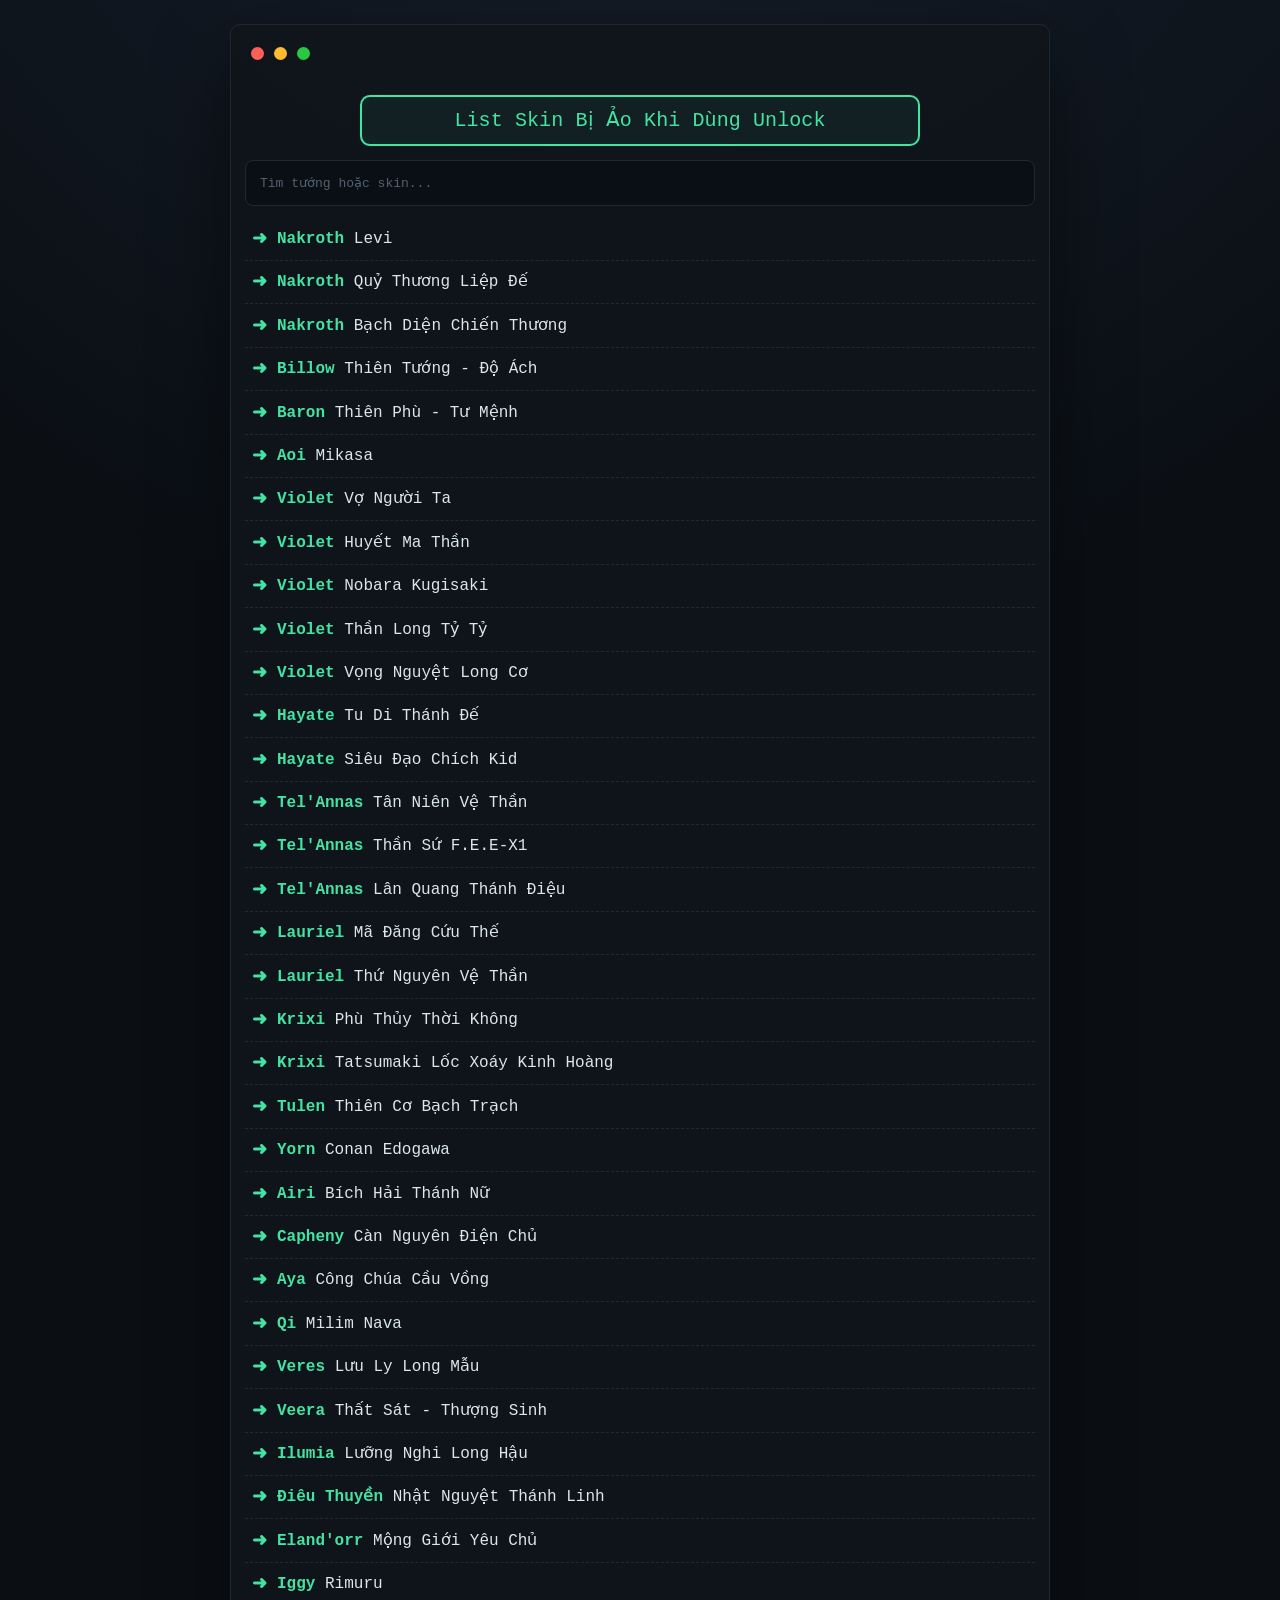
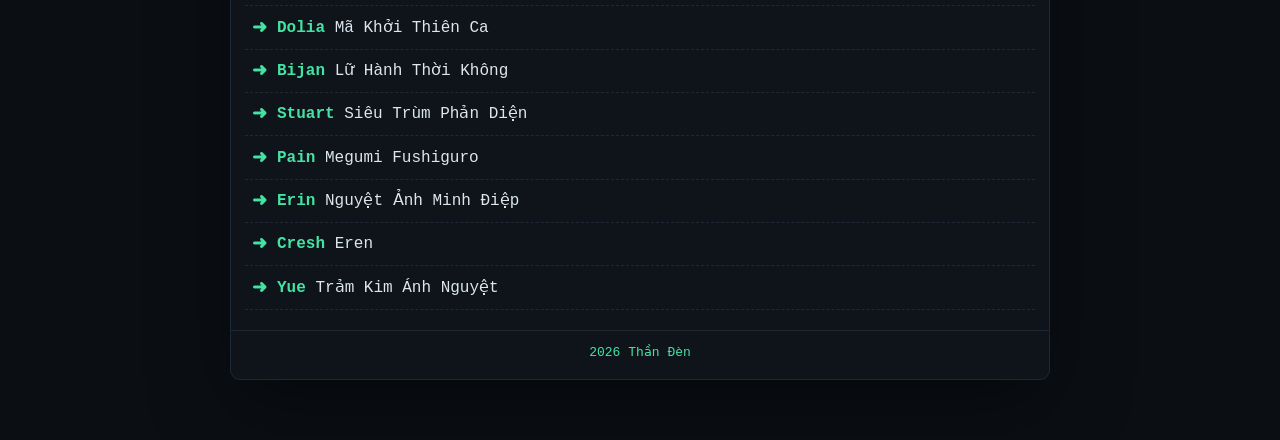
==== index.html @ 5343430f "Add files via upload" ====
<!doctype html>
<html lang="vi">
<head>
  <meta charset="utf-8">
  <meta name="viewport" content="width=device-width,initial-scale=1">
  <meta name="theme-color" content="#0b0f14">
  <title>List Skin Bị Ảo Khi Dùng Unlock</title>

  <style>
    :root{
      --bg:#0b0f14;
      --panel:#10151c;
      --line:#1e2834;
      --text:#dfe8f1;
      --muted:#788797;
      --green:#45e3a3;
      --green2:#24bd82;
      --danger:#ff6b78;
    }

    *{box-sizing:border-box}

    html{scroll-behavior:smooth}

    body{
      margin:0;
      min-height:100vh;
      color:var(--text);
      background:
        radial-gradient(circle at 50% -20%,#172231 0,#0b0f14 42%),
        var(--bg);
      font-family:"SFMono-Regular",Consolas,"Liberation Mono",Menlo,monospace;
      font-size:14px;
      line-height:1.65;
    }

    .page{
      width:min(820px,calc(100% - 22px));
      margin:0 auto;
      padding:24px 0 60px;
    }

    .window{
      overflow:hidden;
      border:1px solid var(--line);
      border-radius:10px;
      background:rgba(16,21,28,.96);
      box-shadow:0 26px 80px rgba(0,0,0,.45);
      animation:windowIn .55s ease both;
    }

    .dot:nth-child(1){background:#ff5f57}
    .dot:nth-child(2){background:#febc2e}
    .dot:nth-child(3){background:#28c840}

    .content{
      padding:22px 20px 28px;
    }

    .command .prompt{
      color:var(--green);
    }

    h1{
      margin:0;
      color:#f1f6fb;
      font-size:clamp(18px,4.5vw,25px);
      line-height:1.4;
      font-weight:700;
      letter-spacing:-.4px;
    }

    .search-wrap{
      position:relative;
      margin-bottom:12px;
    }

    .search-wrap::before{
      content:"/";
      position:absolute;
      left:13px;
      top:50%;
      transform:translateY(-50%);
      color:var(--green);
      font-weight:700;
    }

    #search{
      width:100%;
      height:44px;
      padding:0 78px 0 31px;
      border:1px solid var(--line);
      border-radius:7px;
      outline:none;
      background:#0a0f15;
      color:var(--text);
      font:inherit;
      font-size:13px;
      transition:border-color .2s,box-shadow .2s;
    }

    #search::placeholder{
      color:#536170;
    }

    #search:focus{
      border-color:rgba(69,227,163,.55);
      box-shadow:0 0 0 3px rgba(69,227,163,.07);
    }


    .info{
      display:flex;
      justify-content:flex-start;
      gap:12px;
      margin:0 2px 11px;
      color:#647386;
      font-size:11px;
    }

    .list{
      border-top:1px dashed #202b37;
    }

    .skin-row{
      display:flex;
      align-items:flex-start;
      gap:10px;
      padding:9px 7px;
      border-bottom:1px dashed rgba(41,54,69,.65);
      color:#dce6ef;
      opacity:0;
      transform:translateX(-7px);
      animation:rowIn .36s ease forwards;
      transition:background .16s,color .16s,padding-left .16s;
    }

    .skin-row:hover,
    .skin-row:active{
      padding-left:11px;
      color:#fff;
      background:rgba(69,227,163,.045);
    }

    .arrow{
      flex:0 0 auto;
      color:var(--green);
      font-weight:700;
    }

    .text{
      min-width:0;
      overflow-wrap:anywhere;
    }

    .hero-name{
      color:var(--green);
      font-weight:700;
    }

    .skin-name{
      color:#dce6ef;
    }

    mark{
      padding:0;
      color:#09110e;
      background:var(--green);
      border-radius:2px;
    }

    .empty{
      display:none;
      padding:28px 8px 8px;
      color:var(--danger);
      text-align:center;
      font-size:12px;
    }

    .footer{
      margin-top:20px;
      color:#526171;
      font-size:11px;
    }

    .footer span{
      color:var(--green2);
    }

    @keyframes windowIn{
      from{opacity:0;transform:translateY(12px)}
      to{opacity:1;transform:none}
    }

    @keyframes rowIn{
      to{opacity:1;transform:none}
    }

    @media(max-width:520px){
      .page{
        width:calc(100% - 10px);
        padding-top:5px;
      }

      .window{
        border-radius:7px;
      }

      .content{
        padding:12px 10px 18px;
      }

      body{
        font-size:13px;
      }

      .skin-row{
        padding:9px 4px;
      }

      .info{
        font-size:10px;
      }
    }

    @media(prefers-reduced-motion:reduce){
      *{
        animation:none!important;
        transition:none!important;
      }

      .skin-row{
        opacity:1;
        transform:none;
      }
    }
  
    .compact{
      padding:14px 14px 20px;
    }

    .compact .search-wrap{
      margin:0 0 12px;
    }

    .compact #search{
      height:46px;
      padding:0 14px;
      border-radius:8px;
      font-size:13px;
    }

    .compact .search-wrap::before{
      display:none;
    }

    .sr-only{
      position:absolute!important;
      width:1px!important;
      height:1px!important;
      padding:0!important;
      margin:-1px!important;
      overflow:hidden!important;
      clip:rect(0,0,0,0)!important;
      white-space:nowrap!important;
      border:0!important;
    }

    .compact .list{
      border-top:0;
    }

  
    .title-box{
      width:min(100%,560px);
      margin:0 auto 14px;
      padding:10px 14px;
      border:2px solid var(--green);
      border-radius:10px;
      color:var(--green);
      background:rgba(69,227,163,.055);
      text-align:center;
      font-size:clamp(15px,4vw,20px);
      font-weight:500;
      line-height:1.35;
      letter-spacing:.1px;
      box-shadow:
        inset 0 0 18px rgba(69,227,163,.035),
        0 0 0 1px rgba(69,227,163,.025);
    }

    .compact{
      padding-top:18px;
    }

    .compact .skin-row{
      padding-top:8px;
      padding-bottom:8px;
    }

    @media(max-width:520px){
      .title-box{
        margin-bottom:12px;
        padding:9px 10px;
        border-radius:9px;
        font-size:14px;
        white-space:nowrap;
      }

      .compact{
        padding-top:13px;
      }
    }

    @media(max-width:390px){
      .title-box{
        font-size:12.5px;
        letter-spacing:-.15px;
      }
    }

    .topbar{
      display:flex;
      align-items:center;
      justify-content:flex-start;
      min-height:52px;
      padding:10px 15px 5px;
    }

    .dots{
      display:flex;
      align-items:center;
      gap:10px;
    }

    .dot{
      display:block;
      width:13px;
      height:13px;
      border-radius:50%;
      box-shadow:0 0 12px rgba(255,255,255,.035);
    }

    .site-footer{
      padding:13px 16px 17px;
      border-top:1px solid rgba(41,54,69,.55);
      color:var(--green);
      text-align:center;
      font-size:13px;
      line-height:1.4;
    }

    .skin-row{
      font-size:16px;
      line-height:1.65;
    }

    .arrow{
      font-size:18px;
      line-height:1.45;
    }

    #search{
      font-size:15px;
    }

    @media(max-width:520px){
      body{
        font-size:16px;
      }

      .topbar{
        min-height:54px;
        padding:9px 12px 3px;
      }

      .dot{
        width:13px;
        height:13px;
      }

      .title-box{
        font-size:15px;
      }

      .compact #search{
        height:50px;
        font-size:15px;
      }

      .compact .skin-row{
        padding-top:10px;
        padding-bottom:10px;
        font-size:16px;
      }

      .arrow{
        font-size:18px;
      }

      .site-footer{
        font-size:13px;
      }
    }

    .skin-row{
      display:flex;
      align-items:center;
      flex-wrap:nowrap;
      white-space:nowrap;
      overflow-x:auto;
      overflow-y:hidden;
      scrollbar-width:none;
      -webkit-overflow-scrolling:touch;
    }

    .skin-row::-webkit-scrollbar{
      display:none;
    }

    .skin-row .arrow,
    .skin-row .hero,
    .skin-row .skin{
      flex:0 0 auto;
    }

    .dots-link{
      display:flex;
      align-items:center;
      gap:10px;
      width:max-content;
      padding:7px 5px;
      border-radius:10px;
      text-decoration:none;
      -webkit-tap-highlight-color:transparent;
      transition:transform .18s ease, background .18s ease;
    }

    .dots-link:hover,
    .dots-link:focus-visible{
      background:rgba(255,255,255,.04);
      outline:none;
    }

    .dots-link:active{
      transform:scale(.92);
    }

    .skin-row{
      opacity:0;
      transform:translateY(18px);
      transition:
        opacity .55s ease,
        transform .55s cubic-bezier(.2,.7,.2,1);
      will-change:opacity,transform;
    }

    .skin-row.is-visible{
      opacity:1;
      transform:translateY(0);
    }

    @media (prefers-reduced-motion: reduce){
      .skin-row{
        opacity:1;
        transform:none;
        transition:none;
      }
    }

  </style>
</head>

<body>
  <main class="page">
    <section class="window">
      <div class="topbar">
        <a class="dots dots-link"
           href="https://thandenaov.com/"
           aria-label="Mở website Thần Đèn"
           title="Mở thandenaov.com">
          <span class="dot"></span>
          <span class="dot"></span>
          <span class="dot"></span>
        </a>
      </div>

      <div class="content compact">
        <div class="title-box">List Skin Bị Ảo Khi Dùng Unlock</div>

        <div class="search-wrap">
          <input id="search" type="search" placeholder="Tìm tướng hoặc skin..." autocomplete="off">
        </div>
        <span id="resultCount" class="sr-only">0 kết quả</span>

        <div class="list" id="skinList"></div>
        <div class="empty" id="empty">Không tìm thấy tướng hoặc skin phù hợp.</div>
      </div>

      <footer class="site-footer">2026 Thần Đèn</footer>
    </section>
  </main>

  <script>
    /*
      Thứ tự tướng bên dưới chính là mức độ ưu tiên phổ biến.
      Muốn đổi vị trí tướng nào, chỉ cần đổi vị trí tên tướng trong mảng HERO_PRIORITY.
    */
    const HERO_PRIORITY = [
      "Nakroth",
      "Billow",
      "Baron",
      "Aoi",
      "Violet",
      "Hayate",
      "Tel'Annas",
      "Lauriel",
      "Krixi",
      "Tulen",
      "Yorn",
      "Airi",
      "Capheny",
      "Ayan",
      "Aya",
      "Qi",
      "Veres",
      "Veera",
      "Ilumia",
      "Điêu Thuyền",
      "Eland'orr",
      "Iggy",
      "Dolia",
      "Bijan",
      "Stuart",
      "Pain",
      "Erin",
      "Cresh",
      "Yue"
    ];

    const RAW_SKINS = [
      ["Airi","Bích Hải Thánh Nữ"],
      ["Aoi","Mikasa"],
      ["Aya","Công Chúa Cầu Vồng"],
      ["Baron","Thiên Phù - Tư Mệnh"],
      ["Bijan","Lữ Hành Thời Không"],
      ["Billow","Thiên Tướng - Độ Ách"],
      ["Capheny","Càn Nguyên Điện Chủ"],
      ["Cresh","Eren"],
      ["Dolia","Mã Khởi Thiên Ca"],
      ["Eland'orr","Mộng Giới Yêu Chủ"],
      ["Erin","Nguyệt Ảnh Minh Điệp"],
      ["Hayate","Siêu Đạo Chích Kid"],
      ["Hayate","Tu Di Thánh Đế"],
      ["Iggy","Rimuru"],
      ["Ilumia","Lưỡng Nghi Long Hậu"],
      ["Krixi","Phù Thủy Thời Không"],
      ["Krixi","Tatsumaki Lốc Xoáy Kinh Hoàng"],
      ["Lauriel","Mã Đăng Cứu Thế"],
      ["Lauriel","Thứ Nguyên Vệ Thần"],
      ["Nakroth","Bạch Diện Chiến Thương"],
      ["Nakroth","Levi"],
      ["Nakroth","Quỷ Thương Liệp Đế"],
      ["Pain","Megumi Fushiguro"],
      ["Qi","Milim Nava"],
      ["Stuart","Siêu Trùm Phản Diện"],
      ["Tel'Annas","Lân Quang Thánh Điệu"],
      ["Tel'Annas","Tân Niên Vệ Thần"],
      ["Tel'Annas","Thần Sứ F.E.E-X1"],
      ["Tulen","Thiên Cơ Bạch Trạch"],
      ["Veera","Thất Sát - Thượng Sinh"],
      ["Veres","Lưu Ly Long Mẫu"],
      ["Violet","Huyết Ma Thần"],
      ["Violet","Nobara Kugisaki"],
      ["Violet","Thần Long Tỷ Tỷ"],
      ["Violet","Vọng Nguyệt Long Cơ"],
      ["Violet","Vợ Người Ta"],
      ["Yorn","Conan Edogawa"],
      ["Yue","Trảm Kim Ánh Nguyệt"],
      ["Điêu Thuyền","Nhật Nguyệt Thánh Linh"]
    ];

    const listEl = document.getElementById("skinList");
    const searchEl = document.getElementById("search");
    const countEl = document.getElementById("resultCount");
    const emptyEl = document.getElementById("empty");

    function normalizeText(value){
      return value
        .normalize("NFD")
        .replace(/[\u0300-\u036f]/g,"")
        .replace(/đ/g,"d")
        .replace(/Đ/g,"D")
        .toLowerCase()
        .trim();
    }

    function priorityOf(hero){
      const index = HERO_PRIORITY.indexOf(hero);
      return index === -1 ? 9999 : index;
    }

    function sortedSkins(){
      return [...RAW_SKINS].sort((a,b)=>{
        const heroPriority = priorityOf(a[0]) - priorityOf(b[0]);
        if(heroPriority !== 0) return heroPriority;

        const lengthDifference = a[1].length - b[1].length;
        if(lengthDifference !== 0) return lengthDifference;

        return a[1].localeCompare(b[1],"vi");
      });
    }

    function escapeHTML(value){
      return value.replace(/[&<>"']/g,char=>({
        "&":"&amp;",
        "<":"&lt;",
        ">":"&gt;",
        '"':"&quot;",
        "'":"&#039;"
      })[char]);
    }

    function highlight(value,query){
      if(!query) return escapeHTML(value);

      const normalizedValue = normalizeText(value);
      const index = normalizedValue.indexOf(query);

      if(index === -1) return escapeHTML(value);

      /*
        Với tiếng Việt có dấu, vị trí chữ sau normalize có thể lệch nhẹ.
        Vì vậy chỉ highlight chính xác khi độ dài tương ứng an toàn.
      */
      const before = value.slice(0,index);
      const match = value.slice(index,index + query.length);
      const after = value.slice(index + query.length);

      return `${escapeHTML(before)}<mark>${escapeHTML(match)}</mark>${escapeHTML(after)}`;
    }

    function render(){
      const query = normalizeText(searchEl.value);
      const filtered = sortedSkins().filter(([hero,skin])=>
        normalizeText(`${hero} ${skin}`).includes(query)
      );

      listEl.innerHTML = "";

      filtered.forEach(([hero,skin],index)=>{
        const row = document.createElement("div");
        row.className = "skin-row";
        row.style.animationDelay = `${Math.min(index * 22,260)}ms`;
        row.innerHTML = `
          <span class="arrow">➜</span>
          <span class="text">
            <span class="hero-name">${highlight(hero,query)}</span>
            <span class="skin-name"> ${highlight(skin,query)}</span>
          </span>
        `;
        listEl.appendChild(row);
      });

      countEl.textContent = `${filtered.length} kết quả`;
      emptyEl.style.display = filtered.length ? "none" : "block";
    }

    searchEl.addEventListener("input",render);

    document.addEventListener("keydown",event=>{
      if((event.ctrlKey || event.metaKey) && event.key.toLowerCase()==="k"){
        event.preventDefault();
        searchEl.focus();
      }

      if(event.key==="Escape"){
        searchEl.value="";
        render();
        searchEl.blur();
      }
    });

    render();
  </script>

  <script>
    (() => {
      const rows = [...document.querySelectorAll(".skin-row")];

      if (!("IntersectionObserver" in window)) {
        rows.forEach(row => row.classList.add("is-visible"));
        return;
      }

      const observer = new IntersectionObserver((entries) => {
        entries.forEach((entry) => {
          if (!entry.isIntersecting) return;
          entry.target.classList.add("is-visible");
          observer.unobserve(entry.target);
        });
      }, {
        threshold: 0.16,
        rootMargin: "0px 0px -6% 0px"
      });

      rows.forEach((row, index) => {
        row.style.transitionDelay = `${Math.min(index % 5, 4) * 45}ms`;
        observer.observe(row);
      });
    })();
  </script>

</body>
</html>
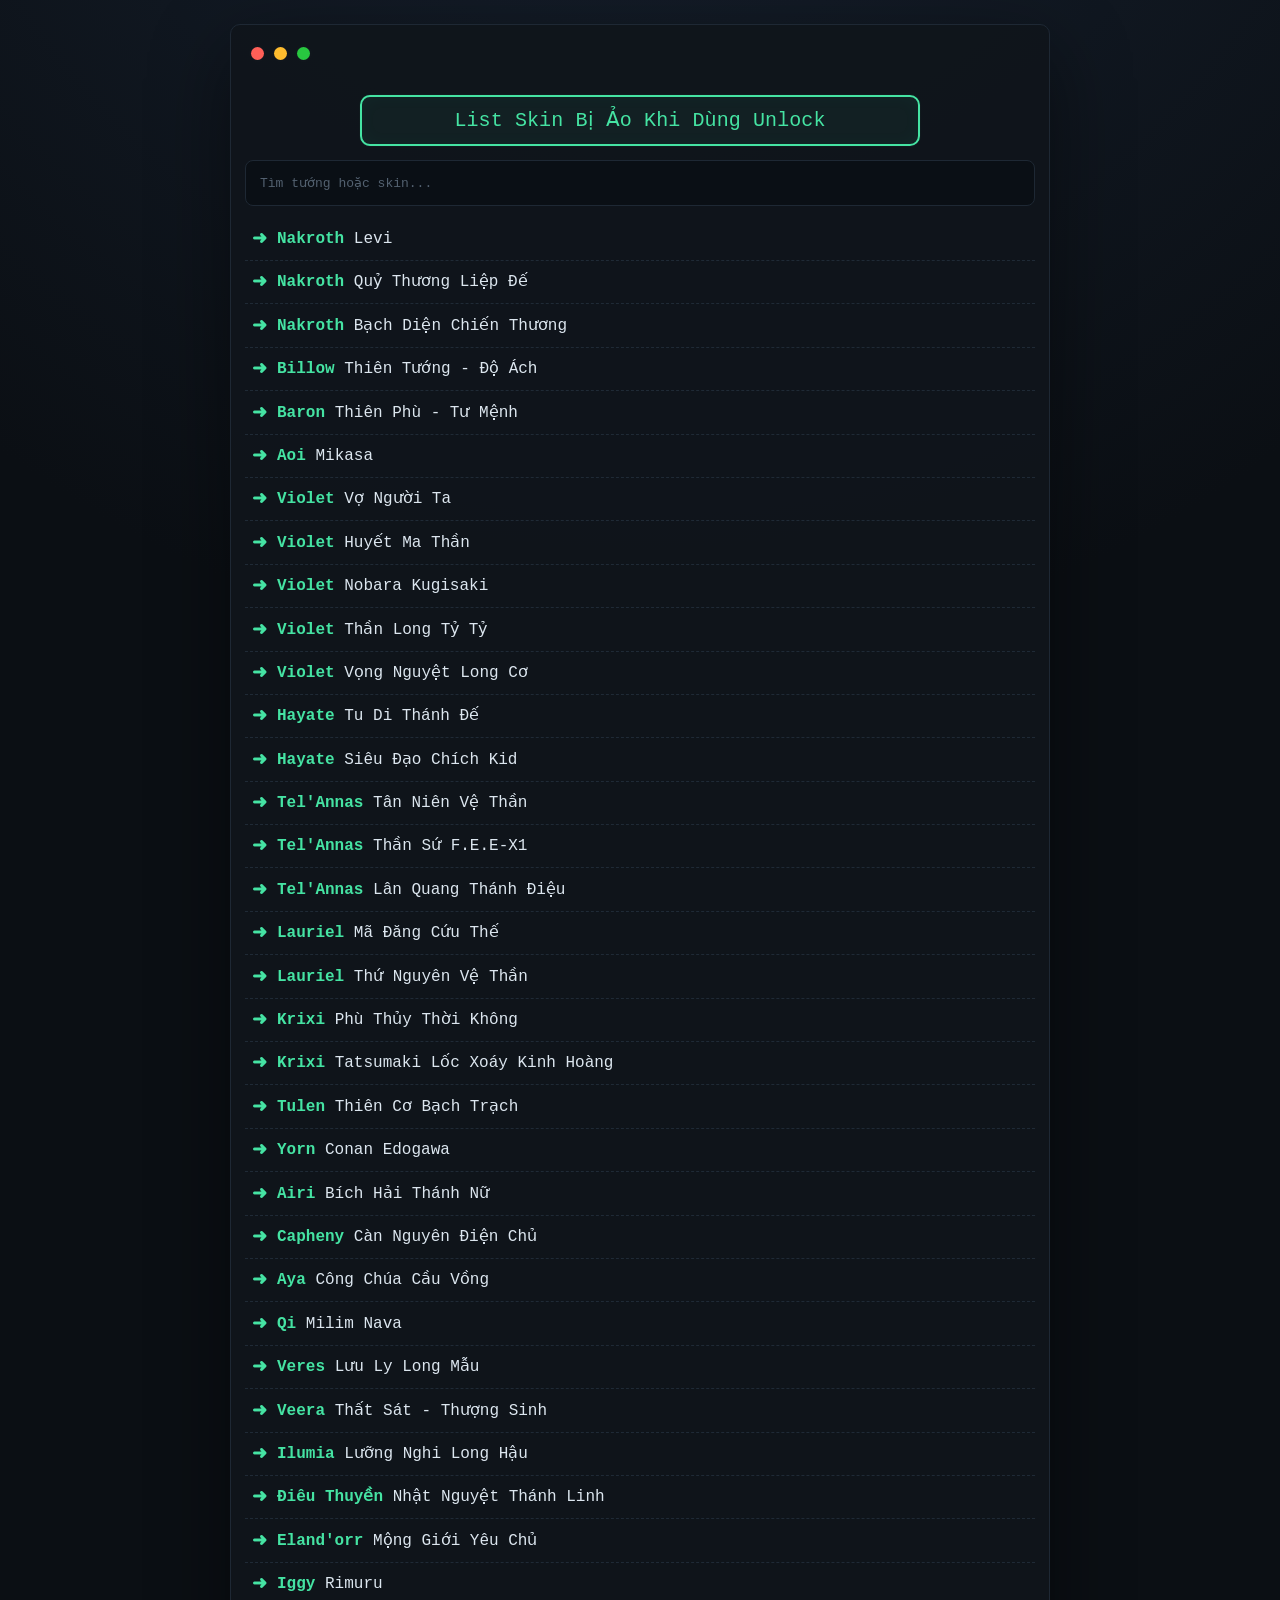
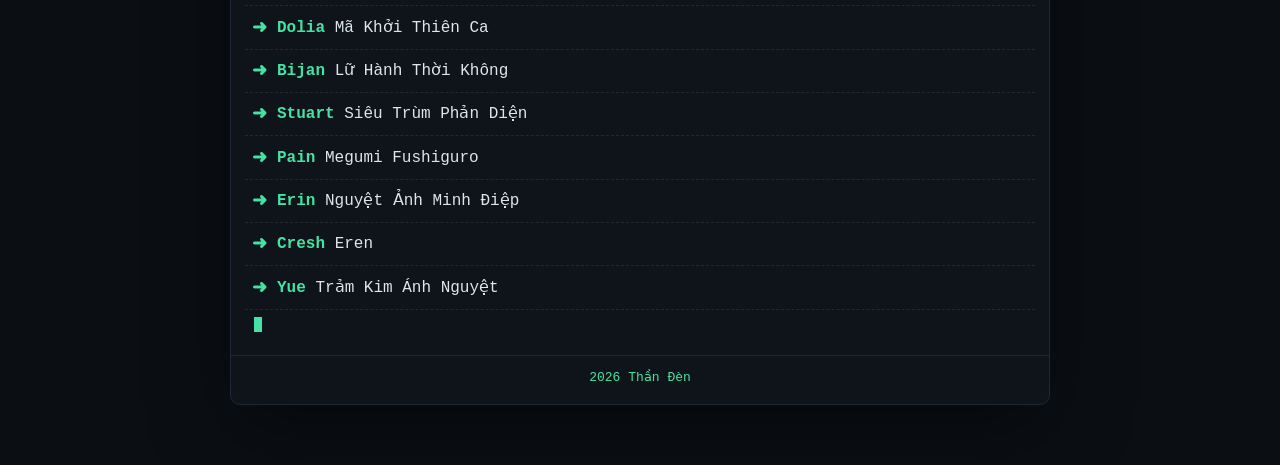
==== commit 53b7521b: "Add files via upload" ====
--- a/index.html
+++ b/index.html
@@ -468,6 +468,54 @@
       }
     }
 
+    .skin-row{
+      opacity:0;
+      transform:translateY(7px);
+      filter:blur(2px);
+      transition:
+        opacity .22s ease,
+        transform .22s ease,
+        filter .22s ease;
+      will-change:opacity,transform,filter;
+    }
+
+    .skin-row.is-visible{
+      opacity:1;
+      transform:translateY(0);
+      filter:blur(0);
+    }
+
+    .terminal-cursor{
+      display:none;
+      width:8px;
+      height:15px;
+      margin:7px 0 3px 9px;
+      background:var(--green);
+      animation:terminalBlink .7s steps(1) infinite;
+    }
+
+    .terminal-cursor.show{
+      display:block;
+    }
+
+    @keyframes terminalBlink{
+      0%,48%{opacity:1}
+      49%,100%{opacity:0}
+    }
+
+    @media (prefers-reduced-motion: reduce){
+      .skin-row{
+        opacity:1;
+        transform:none;
+        filter:none;
+        transition:none;
+      }
+
+      .terminal-cursor{
+        display:none!important;
+      }
+    }
+
   </style>
 </head>
 
@@ -494,6 +542,7 @@
         <span id="resultCount" class="sr-only">0 kết quả</span>
 
         <div class="list" id="skinList"></div>
+        <div class="terminal-cursor" id="terminalCursor" aria-hidden="true"></div>
         <div class="empty" id="empty">Không tìm thấy tướng hoặc skin phù hợp.</div>
       </div>
 
@@ -712,5 +761,70 @@
     })();
   </script>
 
+
+  <script>
+    (() => {
+      const rows = [...document.querySelectorAll(".skin-row")];
+      const cursor = document.getElementById("terminalCursor");
+      const search = document.getElementById("search");
+      const reducedMotion = window.matchMedia("(prefers-reduced-motion: reduce)").matches;
+
+      let animationTimer = null;
+      let animationStopped = false;
+
+      function revealAll() {
+        rows.forEach(row => row.classList.add("is-visible"));
+        cursor?.classList.remove("show");
+      }
+
+      function stopAnimation() {
+        animationStopped = true;
+        if (animationTimer) clearTimeout(animationTimer);
+        revealAll();
+      }
+
+      function startTerminalReveal() {
+        if (reducedMotion) {
+          revealAll();
+          return;
+        }
+
+        cursor?.classList.add("show");
+        let index = 0;
+
+        const revealNext = () => {
+          if (animationStopped || index >= rows.length) {
+            cursor?.classList.remove("show");
+            return;
+          }
+
+          const row = rows[index];
+          row.classList.add("is-visible");
+
+          // Giống video mẫu: danh sách tự chạy xuống khi từng dòng xuất hiện.
+          if (index > 5) {
+            const targetY = row.getBoundingClientRect().bottom + window.scrollY - window.innerHeight + 105;
+            window.scrollTo({
+              top: Math.max(0, targetY),
+              behavior: "smooth"
+            });
+          }
+
+          index += 1;
+          animationTimer = setTimeout(revealNext, 115);
+        };
+
+        setTimeout(revealNext, 280);
+      }
+
+      // Khi người dùng tìm kiếm hoặc chạm/cuộn thủ công, hiện ngay toàn bộ để dễ dùng.
+      search?.addEventListener("input", stopAnimation, { once: true });
+      window.addEventListener("touchstart", stopAnimation, { once: true, passive: true });
+      window.addEventListener("wheel", stopAnimation, { once: true, passive: true });
+
+      startTerminalReveal();
+    })();
+  </script>
+
 </body>
 </html>
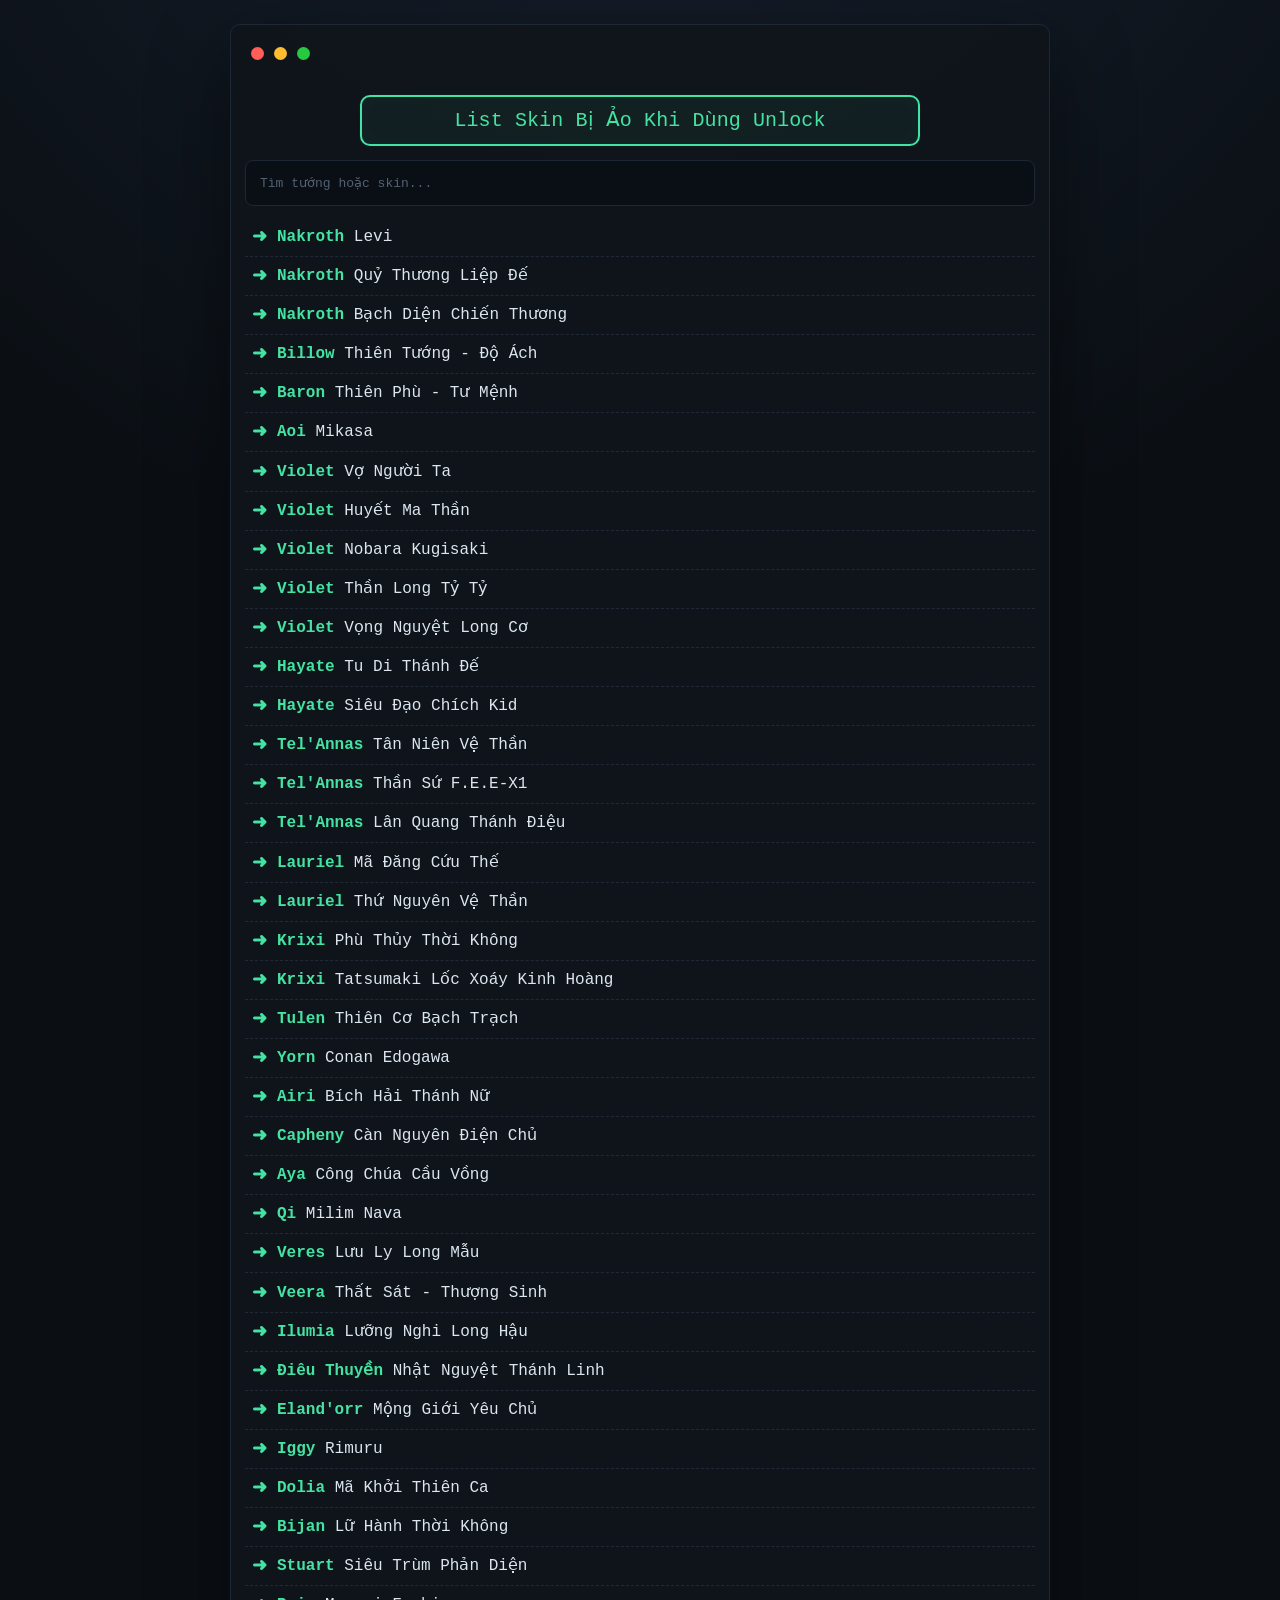
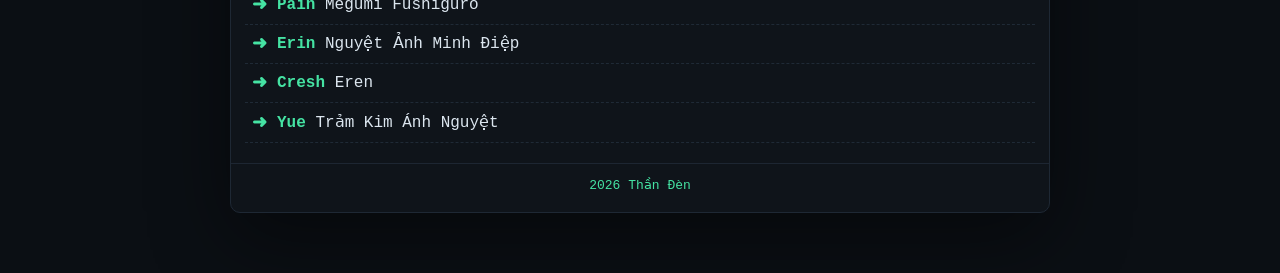
==== commit 9e31f279: "Add files via upload" ====
--- a/index.html
+++ b/index.html
@@ -516,6 +516,126 @@
       }
     }
 
+
+    /* ===== Bản tinh chỉnh giao diện & hiệu ứng ===== */
+    .window{
+      animation:windowEnter .72s cubic-bezier(.16,1,.3,1) both;
+      transform-origin:50% 18%;
+    }
+
+    .topbar{
+      animation:fadeDown .5s .08s cubic-bezier(.2,.8,.2,1) both;
+    }
+
+    .title-box{
+      position:relative;
+      overflow:hidden;
+      animation:titleEnter .65s .14s cubic-bezier(.16,1,.3,1) both;
+    }
+
+    .title-box::after{
+      content:"";
+      position:absolute;
+      inset:-40% auto -40% -35%;
+      width:28%;
+      transform:skewX(-18deg);
+      background:linear-gradient(90deg,transparent,rgba(255,255,255,.16),transparent);
+      animation:titleSweep 1.15s .55s ease both;
+      pointer-events:none;
+    }
+
+    .search-wrap{
+      animation:searchEnter .6s .22s cubic-bezier(.16,1,.3,1) both;
+    }
+
+    .compact .list{
+      overflow:hidden;
+    }
+
+    .compact .skin-row,
+    .skin-row{
+      padding-top:6px;
+      padding-bottom:6px;
+      line-height:1.42;
+      opacity:1;
+      filter:none;
+      transform:none;
+      animation:none;
+      transition:background .18s ease,color .18s ease,padding-left .18s ease,opacity .28s ease,transform .36s cubic-bezier(.16,1,.3,1);
+      will-change:opacity,transform;
+    }
+
+    .skin-row.row-enter{
+      opacity:0;
+      transform:translate3d(-12px,8px,0);
+    }
+
+    .skin-row.row-enter.is-visible{
+      opacity:1;
+      transform:translate3d(0,0,0);
+    }
+
+    .skin-row:hover,
+    .skin-row:active{
+      padding-left:10px;
+      background:linear-gradient(90deg,rgba(69,227,163,.08),rgba(69,227,163,.018));
+    }
+
+    #search{
+      -webkit-tap-highlight-color:transparent;
+      transition:border-color .2s ease,box-shadow .2s ease,background .2s ease,transform .18s ease;
+    }
+
+    #search:focus{
+      background:#0b1118;
+      transform:translateY(-1px);
+    }
+
+    @keyframes windowEnter{
+      from{opacity:0;transform:translateY(20px) scale(.985)}
+      to{opacity:1;transform:translateY(0) scale(1)}
+    }
+
+    @keyframes fadeDown{
+      from{opacity:0;transform:translateY(-10px)}
+      to{opacity:1;transform:none}
+    }
+
+    @keyframes titleEnter{
+      from{opacity:0;transform:translateY(12px) scale(.98);box-shadow:none}
+      to{opacity:1;transform:none}
+    }
+
+    @keyframes searchEnter{
+      from{opacity:0;transform:translateY(12px)}
+      to{opacity:1;transform:none}
+    }
+
+    @keyframes titleSweep{
+      from{left:-35%}
+      to{left:125%}
+    }
+
+    @media(max-width:520px){
+      .compact .skin-row,
+      .skin-row{
+        padding-top:5px;
+        padding-bottom:5px;
+        line-height:1.38;
+      }
+    }
+
+    @media(prefers-reduced-motion:reduce){
+      .window,.topbar,.title-box,.title-box::after,.search-wrap,.skin-row{
+        animation:none!important;
+        transition:none!important;
+      }
+      .skin-row.row-enter{
+        opacity:1!important;
+        transform:none!important;
+      }
+    }
+
   </style>
 </head>
 
@@ -556,35 +676,10 @@
       Muốn đổi vị trí tướng nào, chỉ cần đổi vị trí tên tướng trong mảng HERO_PRIORITY.
     */
     const HERO_PRIORITY = [
-      "Nakroth",
-      "Billow",
-      "Baron",
-      "Aoi",
-      "Violet",
-      "Hayate",
-      "Tel'Annas",
-      "Lauriel",
-      "Krixi",
-      "Tulen",
-      "Yorn",
-      "Airi",
-      "Capheny",
-      "Ayan",
-      "Aya",
-      "Qi",
-      "Veres",
-      "Veera",
-      "Ilumia",
-      "Điêu Thuyền",
-      "Eland'orr",
-      "Iggy",
-      "Dolia",
-      "Bijan",
-      "Stuart",
-      "Pain",
-      "Erin",
-      "Cresh",
-      "Yue"
+      "Nakroth","Billow","Baron","Aoi","Violet","Hayate","Tel'Annas",
+      "Lauriel","Krixi","Tulen","Yorn","Airi","Capheny","Ayan","Aya",
+      "Qi","Veres","Veera","Ilumia","Điêu Thuyền","Eland'orr","Iggy",
+      "Dolia","Bijan","Stuart","Pain","Erin","Cresh","Yue"
     ];
 
     const RAW_SKINS = [
@@ -633,15 +728,15 @@
     const searchEl = document.getElementById("search");
     const countEl = document.getElementById("resultCount");
     const emptyEl = document.getElementById("empty");
+    const reducedMotion = window.matchMedia("(prefers-reduced-motion: reduce)").matches;
+    let firstRender = true;
+    let renderToken = 0;
 
     function normalizeText(value){
-      return value
-        .normalize("NFD")
+      return value.normalize("NFD")
         .replace(/[\u0300-\u036f]/g,"")
-        .replace(/đ/g,"d")
-        .replace(/Đ/g,"D")
-        .toLowerCase()
-        .trim();
+        .replace(/đ/g,"d").replace(/Đ/g,"D")
+        .toLowerCase().trim();
     }
 
     function priorityOf(hero){
@@ -653,41 +748,44 @@
       return [...RAW_SKINS].sort((a,b)=>{
         const heroPriority = priorityOf(a[0]) - priorityOf(b[0]);
         if(heroPriority !== 0) return heroPriority;
-
         const lengthDifference = a[1].length - b[1].length;
         if(lengthDifference !== 0) return lengthDifference;
-
         return a[1].localeCompare(b[1],"vi");
       });
     }
 
     function escapeHTML(value){
       return value.replace(/[&<>"']/g,char=>({
-        "&":"&amp;",
-        "<":"&lt;",
-        ">":"&gt;",
-        '"':"&quot;",
-        "'":"&#039;"
+        "&":"&amp;","<":"&lt;",">":"&gt;",'"':"&quot;","'":"&#039;"
       })[char]);
     }
 
     function highlight(value,query){
       if(!query) return escapeHTML(value);
-
       const normalizedValue = normalizeText(value);
       const index = normalizedValue.indexOf(query);
-
       if(index === -1) return escapeHTML(value);
-
-      /*
-        Với tiếng Việt có dấu, vị trí chữ sau normalize có thể lệch nhẹ.
-        Vì vậy chỉ highlight chính xác khi độ dài tương ứng an toàn.
-      */
       const before = value.slice(0,index);
       const match = value.slice(index,index + query.length);
       const after = value.slice(index + query.length);
-
       return `${escapeHTML(before)}<mark>${escapeHTML(match)}</mark>${escapeHTML(after)}`;
+    }
+
+    function animateRows(rows, isSearch){
+      if(reducedMotion){
+        rows.forEach(row=>row.classList.add("is-visible"));
+        return;
+      }
+
+      const token = ++renderToken;
+      rows.forEach((row,index)=>{
+        row.classList.add("row-enter");
+        const delay = isSearch ? Math.min(index * 18, 140) : Math.min(index * 42, 520);
+        setTimeout(()=>{
+          if(token !== renderToken) return;
+          row.classList.add("is-visible");
+        }, 40 + delay);
+      });
     }
 
     function render(){
@@ -697,23 +795,27 @@
       );
 
       listEl.innerHTML = "";
-
-      filtered.forEach(([hero,skin],index)=>{
+      const fragment = document.createDocumentFragment();
+      const rows = [];
+
+      filtered.forEach(([hero,skin])=>{
         const row = document.createElement("div");
         row.className = "skin-row";
-        row.style.animationDelay = `${Math.min(index * 22,260)}ms`;
         row.innerHTML = `
           <span class="arrow">➜</span>
           <span class="text">
             <span class="hero-name">${highlight(hero,query)}</span>
             <span class="skin-name"> ${highlight(skin,query)}</span>
-          </span>
-        `;
-        listEl.appendChild(row);
+          </span>`;
+        rows.push(row);
+        fragment.appendChild(row);
       });
 
+      listEl.appendChild(fragment);
       countEl.textContent = `${filtered.length} kết quả`;
       emptyEl.style.display = filtered.length ? "none" : "block";
+      animateRows(rows, !firstRender);
+      firstRender = false;
     }
 
     searchEl.addEventListener("input",render);
@@ -723,7 +825,6 @@
         event.preventDefault();
         searchEl.focus();
       }
-
       if(event.key==="Escape"){
         searchEl.value="";
         render();
@@ -734,97 +835,5 @@
     render();
   </script>
 
-  <script>
-    (() => {
-      const rows = [...document.querySelectorAll(".skin-row")];
-
-      if (!("IntersectionObserver" in window)) {
-        rows.forEach(row => row.classList.add("is-visible"));
-        return;
-      }
-
-      const observer = new IntersectionObserver((entries) => {
-        entries.forEach((entry) => {
-          if (!entry.isIntersecting) return;
-          entry.target.classList.add("is-visible");
-          observer.unobserve(entry.target);
-        });
-      }, {
-        threshold: 0.16,
-        rootMargin: "0px 0px -6% 0px"
-      });
-
-      rows.forEach((row, index) => {
-        row.style.transitionDelay = `${Math.min(index % 5, 4) * 45}ms`;
-        observer.observe(row);
-      });
-    })();
-  </script>
-
-
-  <script>
-    (() => {
-      const rows = [...document.querySelectorAll(".skin-row")];
-      const cursor = document.getElementById("terminalCursor");
-      const search = document.getElementById("search");
-      const reducedMotion = window.matchMedia("(prefers-reduced-motion: reduce)").matches;
-
-      let animationTimer = null;
-      let animationStopped = false;
-
-      function revealAll() {
-        rows.forEach(row => row.classList.add("is-visible"));
-        cursor?.classList.remove("show");
-      }
-
-      function stopAnimation() {
-        animationStopped = true;
-        if (animationTimer) clearTimeout(animationTimer);
-        revealAll();
-      }
-
-      function startTerminalReveal() {
-        if (reducedMotion) {
-          revealAll();
-          return;
-        }
-
-        cursor?.classList.add("show");
-        let index = 0;
-
-        const revealNext = () => {
-          if (animationStopped || index >= rows.length) {
-            cursor?.classList.remove("show");
-            return;
-          }
-
-          const row = rows[index];
-          row.classList.add("is-visible");
-
-          // Giống video mẫu: danh sách tự chạy xuống khi từng dòng xuất hiện.
-          if (index > 5) {
-            const targetY = row.getBoundingClientRect().bottom + window.scrollY - window.innerHeight + 105;
-            window.scrollTo({
-              top: Math.max(0, targetY),
-              behavior: "smooth"
-            });
-          }
-
-          index += 1;
-          animationTimer = setTimeout(revealNext, 115);
-        };
-
-        setTimeout(revealNext, 280);
-      }
-
-      // Khi người dùng tìm kiếm hoặc chạm/cuộn thủ công, hiện ngay toàn bộ để dễ dùng.
-      search?.addEventListener("input", stopAnimation, { once: true });
-      window.addEventListener("touchstart", stopAnimation, { once: true, passive: true });
-      window.addEventListener("wheel", stopAnimation, { once: true, passive: true });
-
-      startTerminalReveal();
-    })();
-  </script>
-
 </body>
 </html>
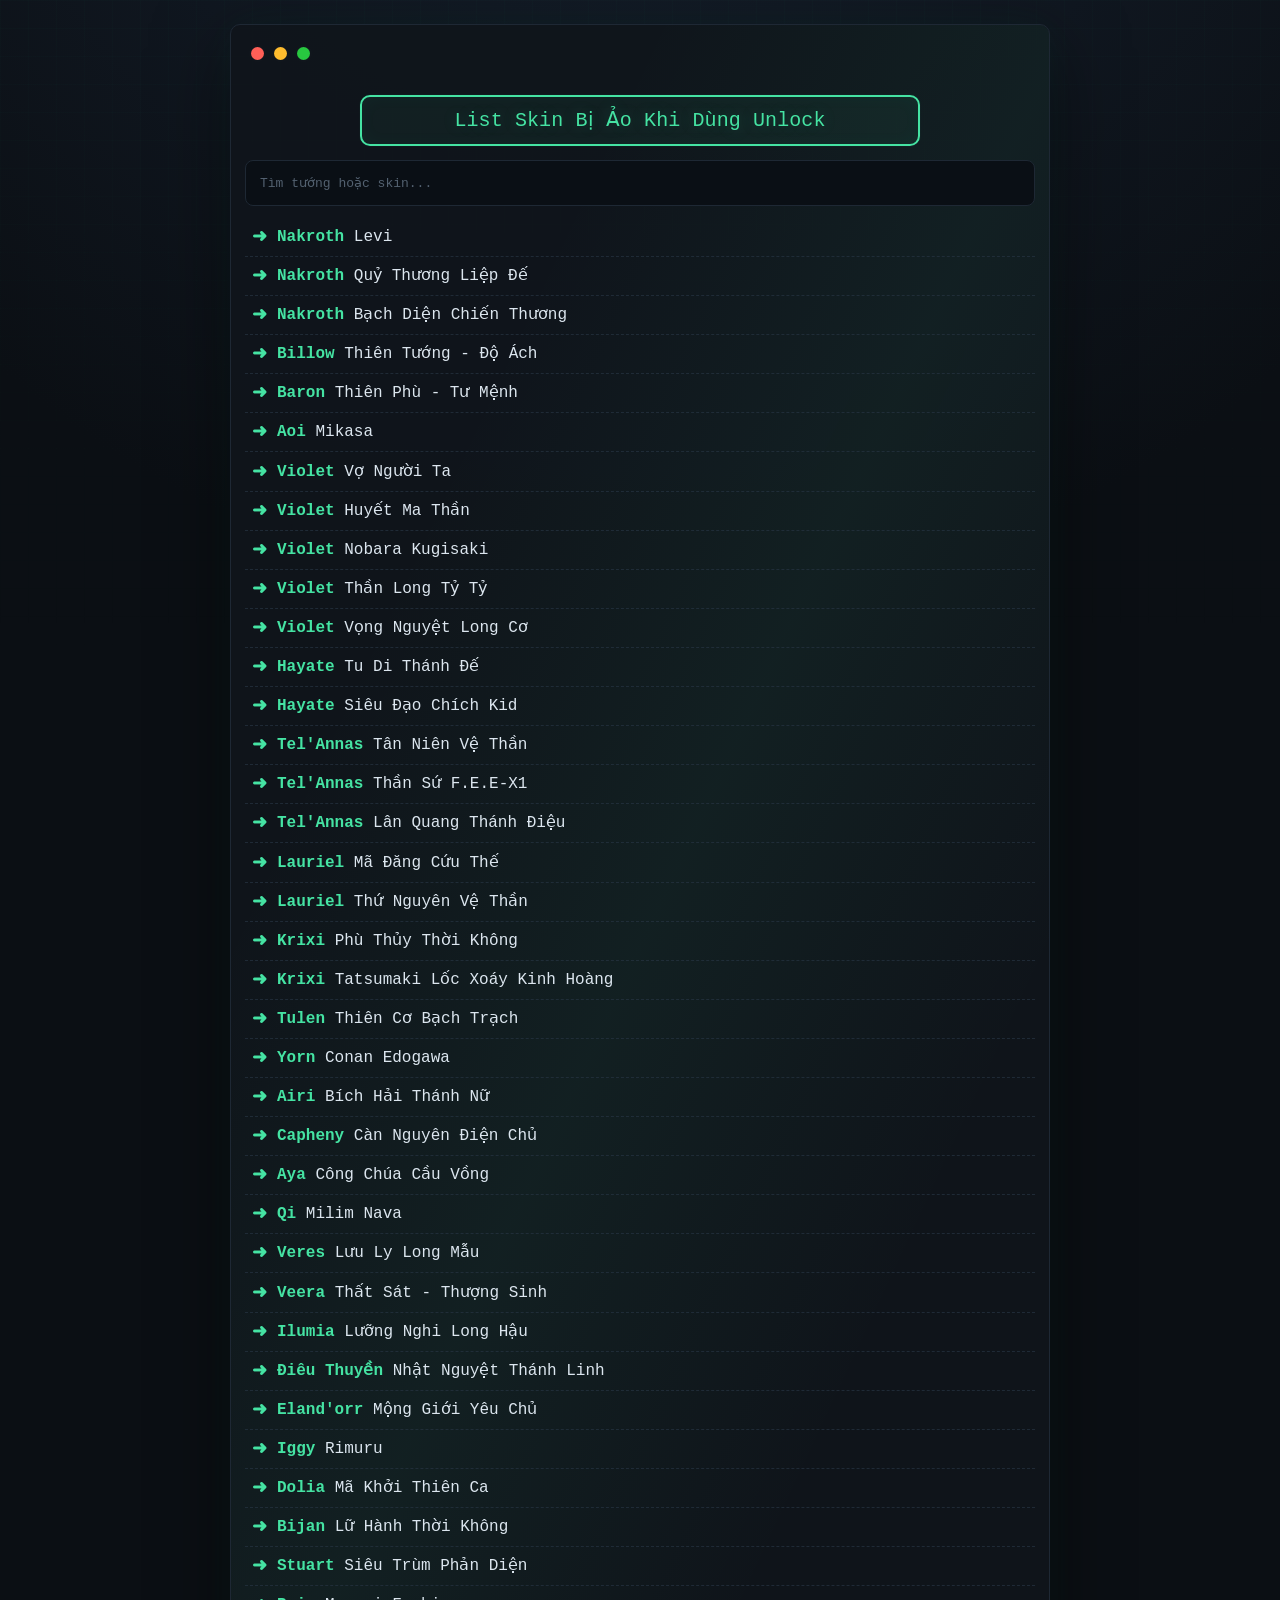
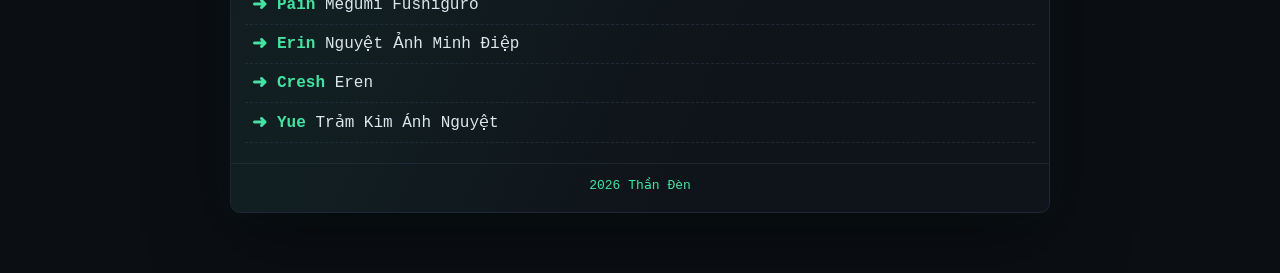
==== commit 48a7e80e: "Add files via upload" ====
--- a/index.html
+++ b/index.html
@@ -634,6 +634,146 @@
         opacity:1!important;
         transform:none!important;
       }
+    }
+
+
+    /* ===== Hiệu ứng nổi bật hơn (v2) ===== */
+    body::before{
+      content:"";
+      position:fixed;
+      inset:0;
+      z-index:-1;
+      pointer-events:none;
+      background-image:
+        linear-gradient(rgba(69,227,163,.025) 1px,transparent 1px),
+        linear-gradient(90deg,rgba(69,227,163,.025) 1px,transparent 1px);
+      background-size:28px 28px;
+      mask-image:linear-gradient(to bottom,rgba(0,0,0,.75),transparent 78%);
+      animation:gridDrift 14s linear infinite;
+    }
+
+    .window{
+      position:relative;
+      isolation:isolate;
+      box-shadow:0 22px 75px rgba(0,0,0,.5),0 0 38px rgba(69,227,163,.055);
+    }
+
+    .window::before{
+      content:"";
+      position:absolute;
+      inset:-1px;
+      z-index:-1;
+      border-radius:inherit;
+      background:linear-gradient(115deg,transparent 15%,rgba(69,227,163,.16),transparent 45%);
+      background-size:240% 100%;
+      opacity:.35;
+      animation:borderFlow 6s linear infinite;
+      pointer-events:none;
+    }
+
+    .dot{
+      animation:dotPulse 2.4s ease-in-out infinite;
+    }
+    .dot:nth-child(2){animation-delay:.18s}
+    .dot:nth-child(3){animation-delay:.36s}
+
+    .title-box{
+      text-shadow:0 0 16px rgba(69,227,163,.22);
+      animation:titleEnter .7s .1s cubic-bezier(.16,1,.3,1) both,titleGlow 3s 1s ease-in-out infinite;
+    }
+
+    .search-wrap::after{
+      content:"";
+      position:absolute;
+      left:10%;
+      right:10%;
+      bottom:-1px;
+      height:1px;
+      background:linear-gradient(90deg,transparent,var(--green),transparent);
+      transform:scaleX(0);
+      opacity:.75;
+      transition:transform .35s ease;
+      pointer-events:none;
+    }
+    .search-wrap:focus-within::after{transform:scaleX(1)}
+
+    .skin-row{
+      position:relative;
+      overflow:hidden;
+      transform-origin:left center;
+    }
+
+    .skin-row::before{
+      content:"";
+      position:absolute;
+      inset:0;
+      transform:translateX(-105%);
+      background:linear-gradient(90deg,transparent,rgba(69,227,163,.085),transparent);
+      pointer-events:none;
+    }
+
+    .skin-row.row-enter{
+      opacity:0;
+      transform:translate3d(-22px,8px,0) scale(.985);
+    }
+
+    .skin-row.row-enter.is-visible{
+      opacity:1;
+      transform:translate3d(0,0,0) scale(1);
+    }
+
+    .skin-row.row-enter.is-visible::before{
+      animation:rowShine .72s ease-out both;
+      animation-delay:calc(var(--row-index,0) * 28ms + 80ms);
+    }
+
+    .skin-row .arrow{
+      opacity:0;
+      transform:translateX(-10px) scale(.6);
+    }
+
+    .skin-row.is-visible .arrow{
+      animation:arrowPop .42s cubic-bezier(.2,1.55,.4,1) forwards;
+      animation-delay:calc(var(--row-index,0) * 32ms);
+    }
+
+    .skin-row .text{
+      display:inline-block;
+      opacity:0;
+      clip-path:inset(0 100% 0 0);
+      transform:translateY(5px);
+    }
+
+    .skin-row.is-visible .text{
+      animation:textReveal .62s cubic-bezier(.16,1,.3,1) forwards;
+      animation-delay:calc(var(--row-index,0) * 32ms + 70ms);
+    }
+
+    .site-footer{
+      animation:footerEnter .7s .75s ease both;
+      text-shadow:0 0 12px rgba(69,227,163,.14);
+    }
+
+    @keyframes textReveal{
+      0%{opacity:0;clip-path:inset(0 100% 0 0);transform:translateY(5px);filter:blur(3px)}
+      55%{opacity:1;filter:blur(0)}
+      100%{opacity:1;clip-path:inset(0 0 0 0);transform:none;filter:none}
+    }
+    @keyframes arrowPop{
+      0%{opacity:0;transform:translateX(-10px) scale(.55)}
+      70%{opacity:1;transform:translateX(2px) scale(1.18)}
+      100%{opacity:1;transform:none}
+    }
+    @keyframes rowShine{from{transform:translateX(-105%)}to{transform:translateX(105%)}}
+    @keyframes titleGlow{0%,100%{box-shadow:inset 0 0 18px rgba(69,227,163,.04),0 0 0 1px rgba(69,227,163,.03)}50%{box-shadow:inset 0 0 24px rgba(69,227,163,.09),0 0 20px rgba(69,227,163,.10)}}
+    @keyframes dotPulse{0%,100%{transform:scale(1);filter:brightness(1)}50%{transform:scale(1.12);filter:brightness(1.25)}}
+    @keyframes borderFlow{to{background-position:-240% 0}}
+    @keyframes gridDrift{to{background-position:28px 28px}}
+    @keyframes footerEnter{from{opacity:0;transform:translateY(8px)}to{opacity:1;transform:none}}
+
+    @media(max-width:520px){
+      .skin-row.is-visible .text{animation-duration:.52s}
+      .skin-row.row-enter.is-visible::before{animation-duration:.58s}
     }
 
   </style>
@@ -780,11 +920,11 @@
       const token = ++renderToken;
       rows.forEach((row,index)=>{
         row.classList.add("row-enter");
-        const delay = isSearch ? Math.min(index * 18, 140) : Math.min(index * 42, 520);
+        const delay = isSearch ? Math.min(index * 28, 180) : Math.min(index * 58, 720);
         setTimeout(()=>{
           if(token !== renderToken) return;
           row.classList.add("is-visible");
-        }, 40 + delay);
+        }, 70 + delay);
       });
     }
 
@@ -798,9 +938,10 @@
       const fragment = document.createDocumentFragment();
       const rows = [];
 
-      filtered.forEach(([hero,skin])=>{
+      filtered.forEach(([hero,skin],index)=>{
         const row = document.createElement("div");
         row.className = "skin-row";
+        row.style.setProperty("--row-index", Math.min(index, 14));
         row.innerHTML = `
           <span class="arrow">➜</span>
           <span class="text">
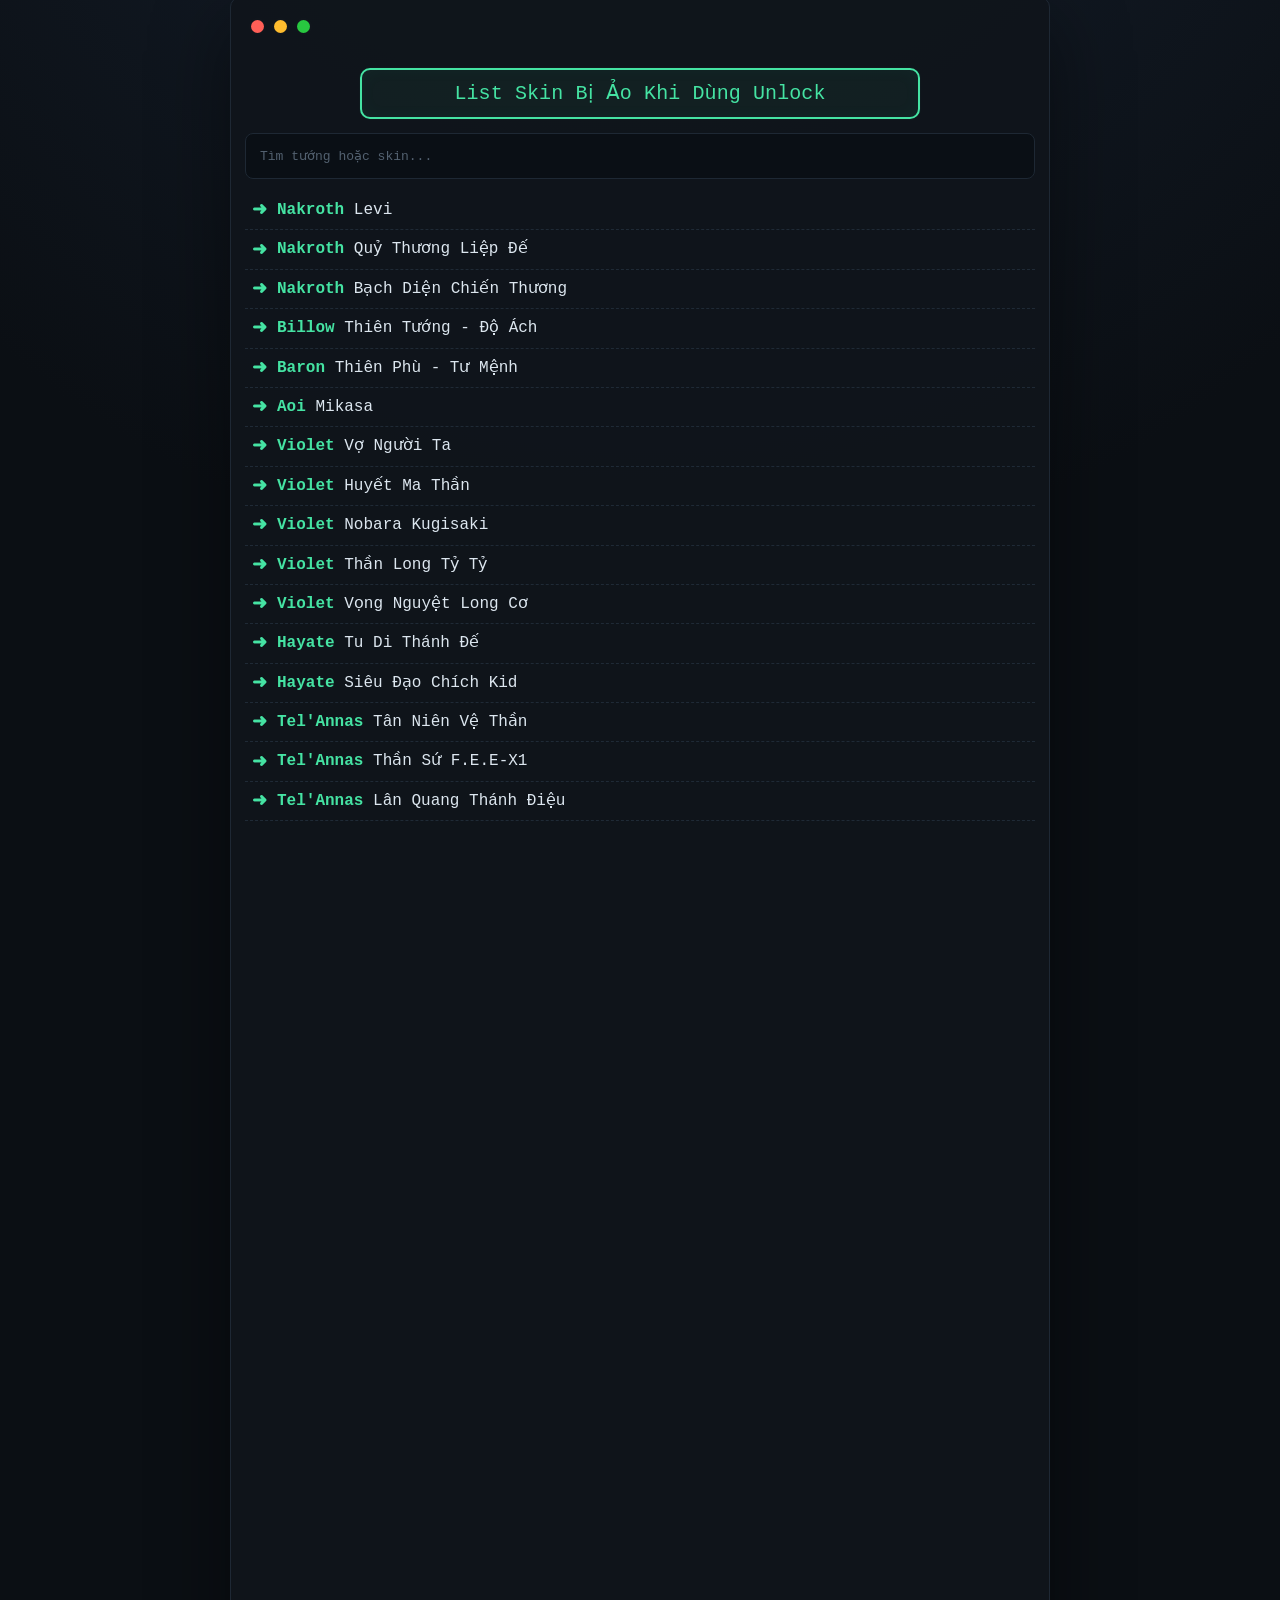
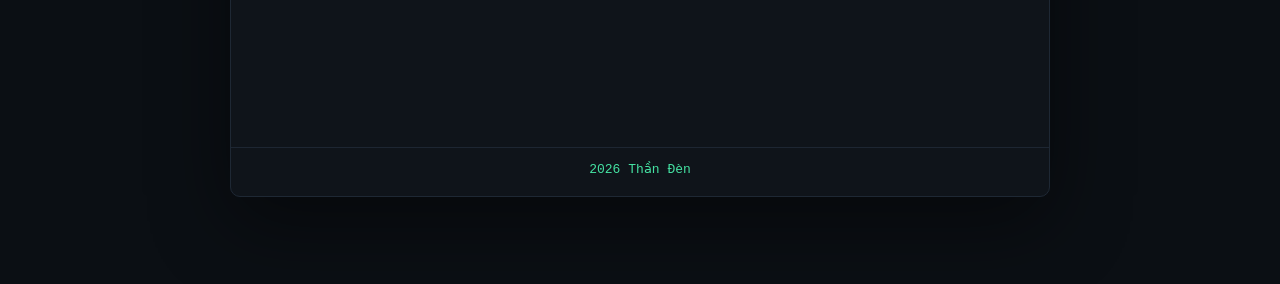
==== commit 3e8c7b63: "Add files via upload" ====
--- a/index.html
+++ b/index.html
@@ -517,263 +517,86 @@
     }
 
 
-    /* ===== Bản tinh chỉnh giao diện & hiệu ứng ===== */
+
+    /* Hiệu ứng nhẹ theo video tham khảo: chỉ opacity + transform, không blur/filter. */
     .window{
-      animation:windowEnter .72s cubic-bezier(.16,1,.3,1) both;
-      transform-origin:50% 18%;
-    }
-
-    .topbar{
-      animation:fadeDown .5s .08s cubic-bezier(.2,.8,.2,1) both;
-    }
+      animation:panelEnter .34s cubic-bezier(.2,.75,.25,1) both;
+    }
+
+    .topbar .dot{
+      opacity:0;
+      transform:translateY(-5px) scale(.75);
+      animation:dotEnter .28s cubic-bezier(.2,.8,.3,1.25) forwards;
+    }
+    .topbar .dot:nth-child(1){animation-delay:.08s}
+    .topbar .dot:nth-child(2){animation-delay:.14s}
+    .topbar .dot:nth-child(3){animation-delay:.20s}
 
     .title-box{
-      position:relative;
-      overflow:hidden;
-      animation:titleEnter .65s .14s cubic-bezier(.16,1,.3,1) both;
-    }
-
-    .title-box::after{
-      content:"";
-      position:absolute;
-      inset:-40% auto -40% -35%;
-      width:28%;
-      transform:skewX(-18deg);
-      background:linear-gradient(90deg,transparent,rgba(255,255,255,.16),transparent);
-      animation:titleSweep 1.15s .55s ease both;
-      pointer-events:none;
+      opacity:0;
+      transform:translateY(-5px);
+      animation:titleEnter .32s .18s ease-out forwards;
     }
 
     .search-wrap{
-      animation:searchEnter .6s .22s cubic-bezier(.16,1,.3,1) both;
-    }
-
-    .compact .list{
-      overflow:hidden;
-    }
-
-    .compact .skin-row,
+      opacity:0;
+      transform:translateY(5px);
+      animation:searchEnter .3s .28s ease-out forwards;
+    }
+
     .skin-row{
-      padding-top:6px;
-      padding-bottom:6px;
-      line-height:1.42;
-      opacity:1;
-      filter:none;
-      transform:none;
-      animation:none;
-      transition:background .18s ease,color .18s ease,padding-left .18s ease,opacity .28s ease,transform .36s cubic-bezier(.16,1,.3,1);
-      will-change:opacity,transform;
-    }
-
-    .skin-row.row-enter{
-      opacity:0;
-      transform:translate3d(-12px,8px,0);
-    }
-
-    .skin-row.row-enter.is-visible{
-      opacity:1;
-      transform:translate3d(0,0,0);
-    }
-
-    .skin-row:hover,
-    .skin-row:active{
-      padding-left:10px;
-      background:linear-gradient(90deg,rgba(69,227,163,.08),rgba(69,227,163,.018));
-    }
-
-    #search{
-      -webkit-tap-highlight-color:transparent;
-      transition:border-color .2s ease,box-shadow .2s ease,background .2s ease,transform .18s ease;
-    }
+      padding-top:6px!important;
+      padding-bottom:6px!important;
+      opacity:0!important;
+      transform:translateY(7px)!important;
+      filter:none!important;
+      animation:none!important;
+      transition:opacity .18s ease-out,transform .18s ease-out,background .15s ease,padding-left .15s ease!important;
+      will-change:auto!important;
+    }
+
+    .skin-row.is-visible{
+      opacity:1!important;
+      transform:translateY(0)!important;
+      filter:none!important;
+    }
+
+    .terminal-cursor{display:none!important}
 
     #search:focus{
-      background:#0b1118;
-      transform:translateY(-1px);
-    }
-
-    @keyframes windowEnter{
-      from{opacity:0;transform:translateY(20px) scale(.985)}
+      border-color:rgba(69,227,163,.62);
+      box-shadow:0 0 0 2px rgba(69,227,163,.08);
+    }
+
+    @keyframes panelEnter{
+      from{opacity:0;transform:translateY(8px)}
+      to{opacity:1;transform:translateY(0)}
+    }
+    @keyframes dotEnter{
       to{opacity:1;transform:translateY(0) scale(1)}
     }
-
-    @keyframes fadeDown{
-      from{opacity:0;transform:translateY(-10px)}
-      to{opacity:1;transform:none}
-    }
-
     @keyframes titleEnter{
-      from{opacity:0;transform:translateY(12px) scale(.98);box-shadow:none}
-      to{opacity:1;transform:none}
-    }
-
+      to{opacity:1;transform:translateY(0)}
+    }
     @keyframes searchEnter{
-      from{opacity:0;transform:translateY(12px)}
-      to{opacity:1;transform:none}
-    }
-
-    @keyframes titleSweep{
-      from{left:-35%}
-      to{left:125%}
+      to{opacity:1;transform:translateY(0)}
     }
 
     @media(max-width:520px){
-      .compact .skin-row,
-      .skin-row{
-        padding-top:5px;
-        padding-bottom:5px;
-        line-height:1.38;
+      .compact .skin-row{
+        padding-top:5px!important;
+        padding-bottom:5px!important;
+        line-height:1.45;
       }
     }
 
     @media(prefers-reduced-motion:reduce){
-      .window,.topbar,.title-box,.title-box::after,.search-wrap,.skin-row{
-        animation:none!important;
-        transition:none!important;
-      }
-      .skin-row.row-enter{
+      .window,.topbar .dot,.title-box,.search-wrap{
         opacity:1!important;
         transform:none!important;
-      }
-    }
-
-
-    /* ===== Hiệu ứng nổi bật hơn (v2) ===== */
-    body::before{
-      content:"";
-      position:fixed;
-      inset:0;
-      z-index:-1;
-      pointer-events:none;
-      background-image:
-        linear-gradient(rgba(69,227,163,.025) 1px,transparent 1px),
-        linear-gradient(90deg,rgba(69,227,163,.025) 1px,transparent 1px);
-      background-size:28px 28px;
-      mask-image:linear-gradient(to bottom,rgba(0,0,0,.75),transparent 78%);
-      animation:gridDrift 14s linear infinite;
-    }
-
-    .window{
-      position:relative;
-      isolation:isolate;
-      box-shadow:0 22px 75px rgba(0,0,0,.5),0 0 38px rgba(69,227,163,.055);
-    }
-
-    .window::before{
-      content:"";
-      position:absolute;
-      inset:-1px;
-      z-index:-1;
-      border-radius:inherit;
-      background:linear-gradient(115deg,transparent 15%,rgba(69,227,163,.16),transparent 45%);
-      background-size:240% 100%;
-      opacity:.35;
-      animation:borderFlow 6s linear infinite;
-      pointer-events:none;
-    }
-
-    .dot{
-      animation:dotPulse 2.4s ease-in-out infinite;
-    }
-    .dot:nth-child(2){animation-delay:.18s}
-    .dot:nth-child(3){animation-delay:.36s}
-
-    .title-box{
-      text-shadow:0 0 16px rgba(69,227,163,.22);
-      animation:titleEnter .7s .1s cubic-bezier(.16,1,.3,1) both,titleGlow 3s 1s ease-in-out infinite;
-    }
-
-    .search-wrap::after{
-      content:"";
-      position:absolute;
-      left:10%;
-      right:10%;
-      bottom:-1px;
-      height:1px;
-      background:linear-gradient(90deg,transparent,var(--green),transparent);
-      transform:scaleX(0);
-      opacity:.75;
-      transition:transform .35s ease;
-      pointer-events:none;
-    }
-    .search-wrap:focus-within::after{transform:scaleX(1)}
-
-    .skin-row{
-      position:relative;
-      overflow:hidden;
-      transform-origin:left center;
-    }
-
-    .skin-row::before{
-      content:"";
-      position:absolute;
-      inset:0;
-      transform:translateX(-105%);
-      background:linear-gradient(90deg,transparent,rgba(69,227,163,.085),transparent);
-      pointer-events:none;
-    }
-
-    .skin-row.row-enter{
-      opacity:0;
-      transform:translate3d(-22px,8px,0) scale(.985);
-    }
-
-    .skin-row.row-enter.is-visible{
-      opacity:1;
-      transform:translate3d(0,0,0) scale(1);
-    }
-
-    .skin-row.row-enter.is-visible::before{
-      animation:rowShine .72s ease-out both;
-      animation-delay:calc(var(--row-index,0) * 28ms + 80ms);
-    }
-
-    .skin-row .arrow{
-      opacity:0;
-      transform:translateX(-10px) scale(.6);
-    }
-
-    .skin-row.is-visible .arrow{
-      animation:arrowPop .42s cubic-bezier(.2,1.55,.4,1) forwards;
-      animation-delay:calc(var(--row-index,0) * 32ms);
-    }
-
-    .skin-row .text{
-      display:inline-block;
-      opacity:0;
-      clip-path:inset(0 100% 0 0);
-      transform:translateY(5px);
-    }
-
-    .skin-row.is-visible .text{
-      animation:textReveal .62s cubic-bezier(.16,1,.3,1) forwards;
-      animation-delay:calc(var(--row-index,0) * 32ms + 70ms);
-    }
-
-    .site-footer{
-      animation:footerEnter .7s .75s ease both;
-      text-shadow:0 0 12px rgba(69,227,163,.14);
-    }
-
-    @keyframes textReveal{
-      0%{opacity:0;clip-path:inset(0 100% 0 0);transform:translateY(5px);filter:blur(3px)}
-      55%{opacity:1;filter:blur(0)}
-      100%{opacity:1;clip-path:inset(0 0 0 0);transform:none;filter:none}
-    }
-    @keyframes arrowPop{
-      0%{opacity:0;transform:translateX(-10px) scale(.55)}
-      70%{opacity:1;transform:translateX(2px) scale(1.18)}
-      100%{opacity:1;transform:none}
-    }
-    @keyframes rowShine{from{transform:translateX(-105%)}to{transform:translateX(105%)}}
-    @keyframes titleGlow{0%,100%{box-shadow:inset 0 0 18px rgba(69,227,163,.04),0 0 0 1px rgba(69,227,163,.03)}50%{box-shadow:inset 0 0 24px rgba(69,227,163,.09),0 0 20px rgba(69,227,163,.10)}}
-    @keyframes dotPulse{0%,100%{transform:scale(1);filter:brightness(1)}50%{transform:scale(1.12);filter:brightness(1.25)}}
-    @keyframes borderFlow{to{background-position:-240% 0}}
-    @keyframes gridDrift{to{background-position:28px 28px}}
-    @keyframes footerEnter{from{opacity:0;transform:translateY(8px)}to{opacity:1;transform:none}}
-
-    @media(max-width:520px){
-      .skin-row.is-visible .text{animation-duration:.52s}
-      .skin-row.row-enter.is-visible::before{animation-duration:.58s}
+        animation:none!important;
+      }
+      .skin-row{opacity:1!important;transform:none!important}
     }
 
   </style>
@@ -816,10 +639,35 @@
       Muốn đổi vị trí tướng nào, chỉ cần đổi vị trí tên tướng trong mảng HERO_PRIORITY.
     */
     const HERO_PRIORITY = [
-      "Nakroth","Billow","Baron","Aoi","Violet","Hayate","Tel'Annas",
-      "Lauriel","Krixi","Tulen","Yorn","Airi","Capheny","Ayan","Aya",
-      "Qi","Veres","Veera","Ilumia","Điêu Thuyền","Eland'orr","Iggy",
-      "Dolia","Bijan","Stuart","Pain","Erin","Cresh","Yue"
+      "Nakroth",
+      "Billow",
+      "Baron",
+      "Aoi",
+      "Violet",
+      "Hayate",
+      "Tel'Annas",
+      "Lauriel",
+      "Krixi",
+      "Tulen",
+      "Yorn",
+      "Airi",
+      "Capheny",
+      "Ayan",
+      "Aya",
+      "Qi",
+      "Veres",
+      "Veera",
+      "Ilumia",
+      "Điêu Thuyền",
+      "Eland'orr",
+      "Iggy",
+      "Dolia",
+      "Bijan",
+      "Stuart",
+      "Pain",
+      "Erin",
+      "Cresh",
+      "Yue"
     ];
 
     const RAW_SKINS = [
@@ -868,15 +716,15 @@
     const searchEl = document.getElementById("search");
     const countEl = document.getElementById("resultCount");
     const emptyEl = document.getElementById("empty");
-    const reducedMotion = window.matchMedia("(prefers-reduced-motion: reduce)").matches;
-    let firstRender = true;
-    let renderToken = 0;
 
     function normalizeText(value){
-      return value.normalize("NFD")
+      return value
+        .normalize("NFD")
         .replace(/[\u0300-\u036f]/g,"")
-        .replace(/đ/g,"d").replace(/Đ/g,"D")
-        .toLowerCase().trim();
+        .replace(/đ/g,"d")
+        .replace(/Đ/g,"D")
+        .toLowerCase()
+        .trim();
     }
 
     function priorityOf(hero){
@@ -888,44 +736,41 @@
       return [...RAW_SKINS].sort((a,b)=>{
         const heroPriority = priorityOf(a[0]) - priorityOf(b[0]);
         if(heroPriority !== 0) return heroPriority;
+
         const lengthDifference = a[1].length - b[1].length;
         if(lengthDifference !== 0) return lengthDifference;
+
         return a[1].localeCompare(b[1],"vi");
       });
     }
 
     function escapeHTML(value){
       return value.replace(/[&<>"']/g,char=>({
-        "&":"&amp;","<":"&lt;",">":"&gt;",'"':"&quot;","'":"&#039;"
+        "&":"&amp;",
+        "<":"&lt;",
+        ">":"&gt;",
+        '"':"&quot;",
+        "'":"&#039;"
       })[char]);
     }
 
     function highlight(value,query){
       if(!query) return escapeHTML(value);
+
       const normalizedValue = normalizeText(value);
       const index = normalizedValue.indexOf(query);
+
       if(index === -1) return escapeHTML(value);
+
+      /*
+        Với tiếng Việt có dấu, vị trí chữ sau normalize có thể lệch nhẹ.
+        Vì vậy chỉ highlight chính xác khi độ dài tương ứng an toàn.
+      */
       const before = value.slice(0,index);
       const match = value.slice(index,index + query.length);
       const after = value.slice(index + query.length);
+
       return `${escapeHTML(before)}<mark>${escapeHTML(match)}</mark>${escapeHTML(after)}`;
-    }
-
-    function animateRows(rows, isSearch){
-      if(reducedMotion){
-        rows.forEach(row=>row.classList.add("is-visible"));
-        return;
-      }
-
-      const token = ++renderToken;
-      rows.forEach((row,index)=>{
-        row.classList.add("row-enter");
-        const delay = isSearch ? Math.min(index * 28, 180) : Math.min(index * 58, 720);
-        setTimeout(()=>{
-          if(token !== renderToken) return;
-          row.classList.add("is-visible");
-        }, 70 + delay);
-      });
     }
 
     function render(){
@@ -935,28 +780,23 @@
       );
 
       listEl.innerHTML = "";
-      const fragment = document.createDocumentFragment();
-      const rows = [];
 
       filtered.forEach(([hero,skin],index)=>{
         const row = document.createElement("div");
         row.className = "skin-row";
-        row.style.setProperty("--row-index", Math.min(index, 14));
+        row.style.animationDelay = `${Math.min(index * 22,260)}ms`;
         row.innerHTML = `
           <span class="arrow">➜</span>
           <span class="text">
             <span class="hero-name">${highlight(hero,query)}</span>
             <span class="skin-name"> ${highlight(skin,query)}</span>
-          </span>`;
-        rows.push(row);
-        fragment.appendChild(row);
+          </span>
+        `;
+        listEl.appendChild(row);
       });
 
-      listEl.appendChild(fragment);
       countEl.textContent = `${filtered.length} kết quả`;
       emptyEl.style.display = filtered.length ? "none" : "block";
-      animateRows(rows, !firstRender);
-      firstRender = false;
     }
 
     searchEl.addEventListener("input",render);
@@ -966,6 +806,7 @@
         event.preventDefault();
         searchEl.focus();
       }
+
       if(event.key==="Escape"){
         searchEl.value="";
         render();
@@ -975,6 +816,70 @@
 
     render();
   </script>
+<script>
+    (() => {
+      const search = document.getElementById("search");
+      const reducedMotion = window.matchMedia("(prefers-reduced-motion: reduce)").matches;
+      let revealTimer = 0;
+      let userInterrupted = false;
+
+      function clearReveal(){
+        window.clearTimeout(revealTimer);
+      }
+
+      function showAllRows(){
+        clearReveal();
+        document.querySelectorAll(".skin-row").forEach(row => row.classList.add("is-visible"));
+      }
+
+      function revealRows({autoScroll = false, fast = false} = {}){
+        clearReveal();
+        const rows = [...document.querySelectorAll(".skin-row")];
+        if(reducedMotion || fast){
+          rows.forEach(row => row.classList.add("is-visible"));
+          return;
+        }
+
+        rows.forEach(row => row.classList.remove("is-visible"));
+        let index = 0;
+        const delay = 92;
+
+        const next = () => {
+          if(index >= rows.length) return;
+          const row = rows[index];
+          row.classList.add("is-visible");
+
+          // Cuộn rất nhẹ giống video, chỉ khi người dùng chưa tự chạm/cuộn.
+          if(autoScroll && !userInterrupted && index >= 7){
+            const bottom = row.getBoundingClientRect().bottom;
+            const safeBottom = window.innerHeight - 82;
+            if(bottom > safeBottom){
+              window.scrollBy({top: Math.min(bottom - safeBottom, 34), behavior:"smooth"});
+            }
+          }
+
+          index += 1;
+          revealTimer = window.setTimeout(next, delay);
+        };
+
+        revealTimer = window.setTimeout(next, 180);
+      }
+
+      // render() tạo lại DOM, nên tìm kiếm phải hiện kết quả ngay để không bị mờ.
+      search.addEventListener("input", () => {
+        window.setTimeout(() => revealRows({fast:true}), 0);
+      });
+
+      const interrupt = () => {
+        userInterrupted = true;
+        showAllRows();
+      };
+      window.addEventListener("touchstart", interrupt, {once:true, passive:true});
+      window.addEventListener("wheel", interrupt, {once:true, passive:true});
+
+      revealRows({autoScroll:true});
+    })();
+  </script>
 
 </body>
 </html>
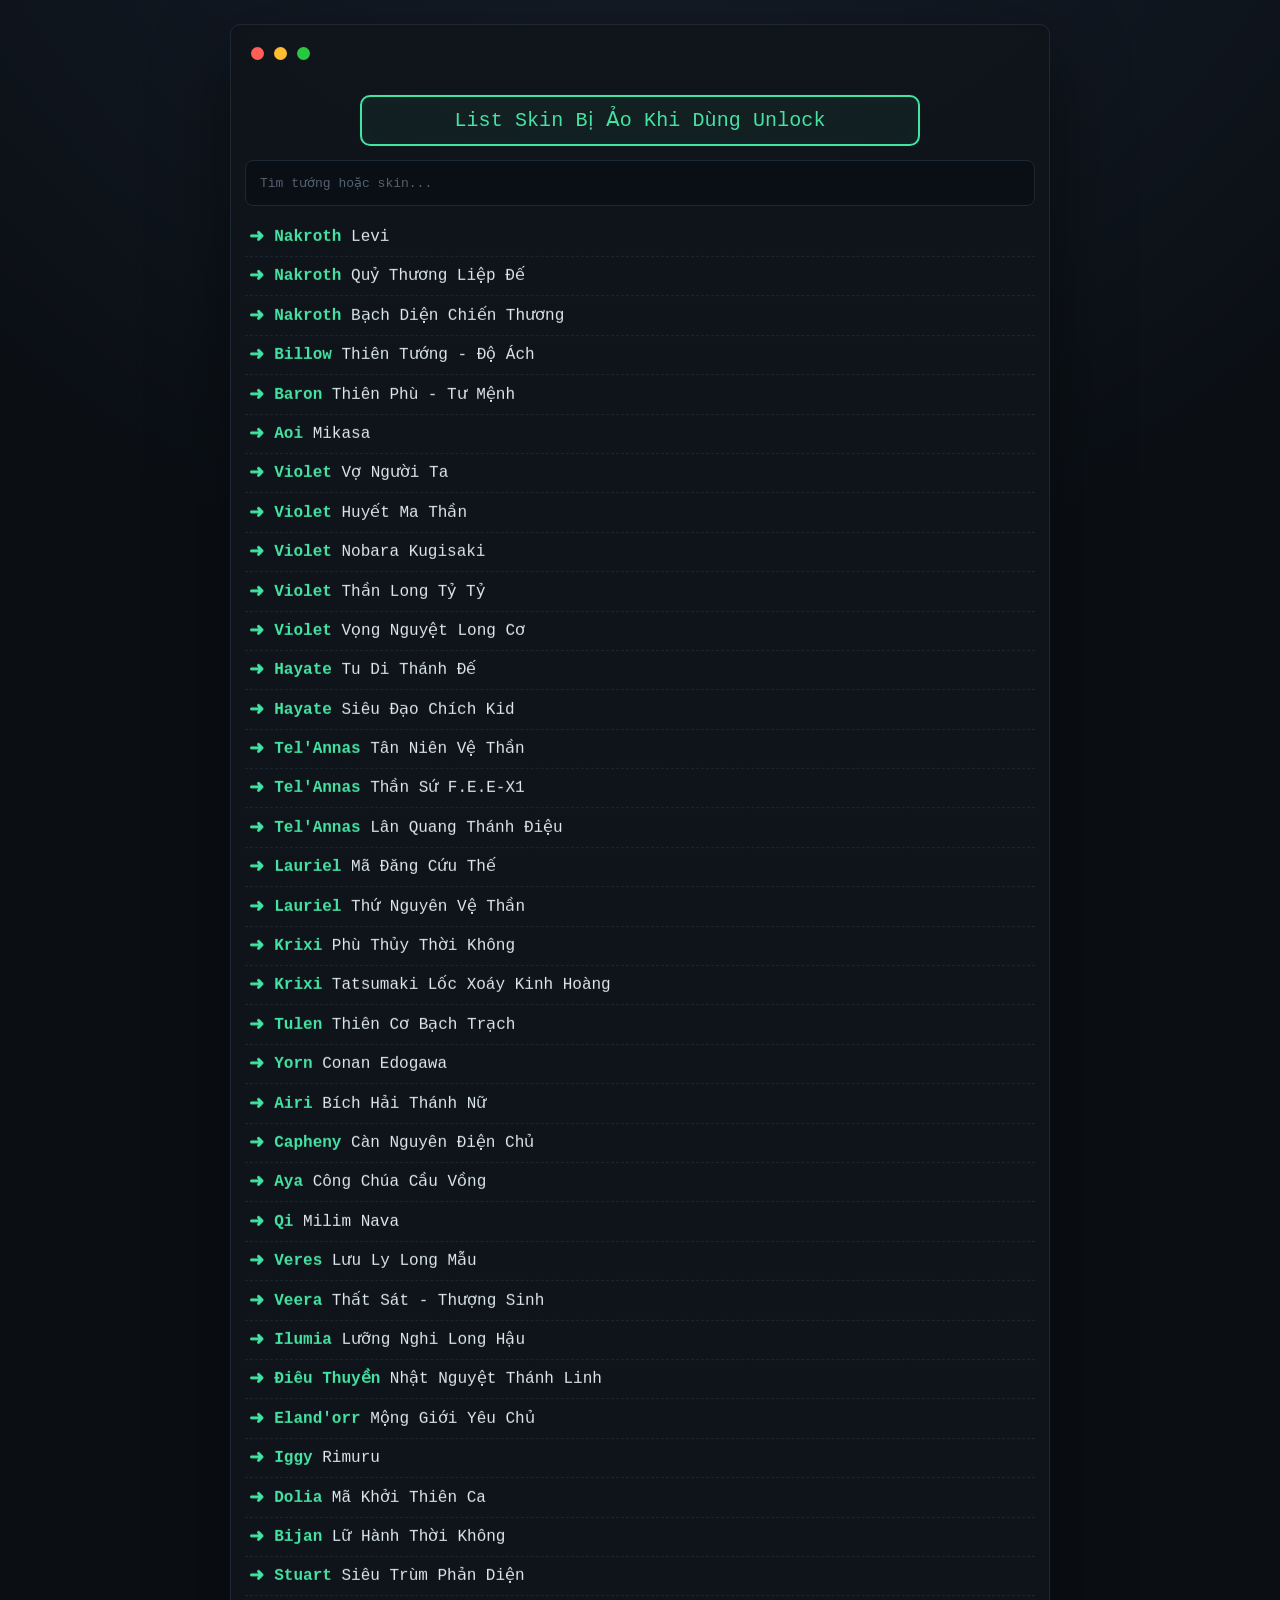
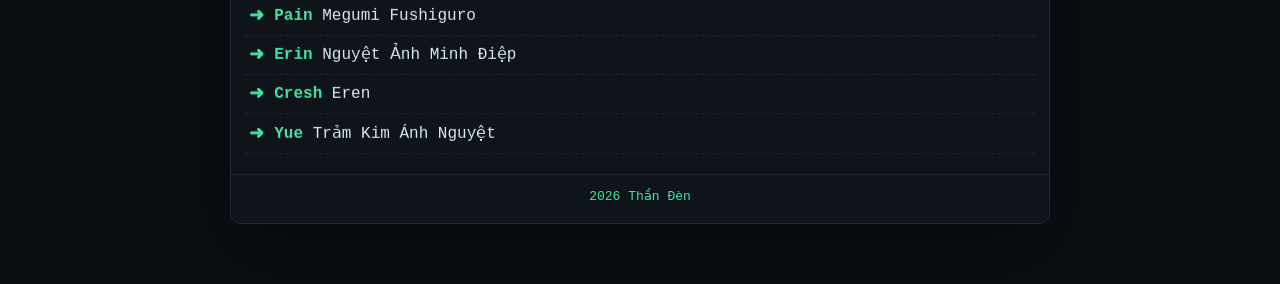
==== commit 7793bf3f: "Add files via upload" ====
--- a/index.html
+++ b/index.html
@@ -29,7 +29,9 @@
       background:
         radial-gradient(circle at 50% -20%,#172231 0,#0b0f14 42%),
         var(--bg);
-      font-family:"SFMono-Regular",Consolas,"Liberation Mono",Menlo,monospace;
+      font-family:ui-monospace,"SFMono-Regular","SF Mono",Menlo,Monaco,Consolas,"Liberation Mono","Courier New",monospace;
+      -webkit-font-smoothing:antialiased;
+      text-rendering:optimizeLegibility;
       font-size:14px;
       line-height:1.65;
     }
@@ -597,6 +599,35 @@
         animation:none!important;
       }
       .skin-row{opacity:1!important;transform:none!important}
+    }
+
+    /* Reveal theo vị trí cuộn: dòng chỉ hiện khi đi vào màn hình. */
+    .skin-row{
+      opacity:0!important;
+      transform:translate3d(0,10px,0)!important;
+      filter:none!important;
+      animation:none!important;
+      transition:opacity .34s ease-out,transform .34s cubic-bezier(.2,.75,.25,1),background .15s ease,padding-left .15s ease!important;
+      will-change:opacity,transform!important;
+    }
+    .skin-row.is-visible{
+      opacity:1!important;
+      transform:translate3d(0,0,0)!important;
+    }
+
+    /* Safari iOS đôi lúc ghép font mono cho chữ Việt không đều. */
+    @supports (-webkit-touch-callout:none){
+      body,input,button{
+        font-family:-apple-system,BlinkMacSystemFont,"Segoe UI",Roboto,Arial,sans-serif;
+      }
+      .title-box,.skin-row,.site-footer{
+        font-variant-ligatures:none;
+        letter-spacing:0;
+      }
+    }
+
+    @media(prefers-reduced-motion:reduce){
+      .skin-row{opacity:1!important;transform:none!important;transition:none!important}
     }
 
   </style>
@@ -773,6 +804,36 @@
       return `${escapeHTML(before)}<mark>${escapeHTML(match)}</mark>${escapeHTML(after)}`;
     }
 
+    let rowObserver = null;
+
+    function observeRows(){
+      if(rowObserver) rowObserver.disconnect();
+      const rows = [...listEl.querySelectorAll(".skin-row")];
+
+      if(!("IntersectionObserver" in window) ||
+         window.matchMedia("(prefers-reduced-motion: reduce)").matches){
+        rows.forEach(row => row.classList.add("is-visible"));
+        return;
+      }
+
+      rowObserver = new IntersectionObserver((entries)=>{
+        const entering = entries
+          .filter(entry => entry.isIntersecting)
+          .sort((a,b)=>a.boundingClientRect.top-b.boundingClientRect.top);
+
+        entering.forEach((entry,index)=>{
+          entry.target.style.transitionDelay = `${Math.min(index * 45,135)}ms`;
+          entry.target.classList.add("is-visible");
+          rowObserver.unobserve(entry.target);
+        });
+      },{
+        threshold:0.08,
+        rootMargin:"0px 0px 35px 0px"
+      });
+
+      rows.forEach(row => rowObserver.observe(row));
+    }
+
     function render(){
       const query = normalizeText(searchEl.value);
       const filtered = sortedSkins().filter(([hero,skin])=>
@@ -781,10 +842,9 @@
 
       listEl.innerHTML = "";
 
-      filtered.forEach(([hero,skin],index)=>{
+      filtered.forEach(([hero,skin])=>{
         const row = document.createElement("div");
         row.className = "skin-row";
-        row.style.animationDelay = `${Math.min(index * 22,260)}ms`;
         row.innerHTML = `
           <span class="arrow">➜</span>
           <span class="text">
@@ -797,6 +857,7 @@
 
       countEl.textContent = `${filtered.length} kết quả`;
       emptyEl.style.display = filtered.length ? "none" : "block";
+      requestAnimationFrame(observeRows);
     }
 
     searchEl.addEventListener("input",render);
@@ -816,70 +877,6 @@
 
     render();
   </script>
-<script>
-    (() => {
-      const search = document.getElementById("search");
-      const reducedMotion = window.matchMedia("(prefers-reduced-motion: reduce)").matches;
-      let revealTimer = 0;
-      let userInterrupted = false;
-
-      function clearReveal(){
-        window.clearTimeout(revealTimer);
-      }
-
-      function showAllRows(){
-        clearReveal();
-        document.querySelectorAll(".skin-row").forEach(row => row.classList.add("is-visible"));
-      }
-
-      function revealRows({autoScroll = false, fast = false} = {}){
-        clearReveal();
-        const rows = [...document.querySelectorAll(".skin-row")];
-        if(reducedMotion || fast){
-          rows.forEach(row => row.classList.add("is-visible"));
-          return;
-        }
-
-        rows.forEach(row => row.classList.remove("is-visible"));
-        let index = 0;
-        const delay = 92;
-
-        const next = () => {
-          if(index >= rows.length) return;
-          const row = rows[index];
-          row.classList.add("is-visible");
-
-          // Cuộn rất nhẹ giống video, chỉ khi người dùng chưa tự chạm/cuộn.
-          if(autoScroll && !userInterrupted && index >= 7){
-            const bottom = row.getBoundingClientRect().bottom;
-            const safeBottom = window.innerHeight - 82;
-            if(bottom > safeBottom){
-              window.scrollBy({top: Math.min(bottom - safeBottom, 34), behavior:"smooth"});
-            }
-          }
-
-          index += 1;
-          revealTimer = window.setTimeout(next, delay);
-        };
-
-        revealTimer = window.setTimeout(next, 180);
-      }
-
-      // render() tạo lại DOM, nên tìm kiếm phải hiện kết quả ngay để không bị mờ.
-      search.addEventListener("input", () => {
-        window.setTimeout(() => revealRows({fast:true}), 0);
-      });
-
-      const interrupt = () => {
-        userInterrupted = true;
-        showAllRows();
-      };
-      window.addEventListener("touchstart", interrupt, {once:true, passive:true});
-      window.addEventListener("wheel", interrupt, {once:true, passive:true});
-
-      revealRows({autoScroll:true});
-    })();
-  </script>
 
 </body>
 </html>
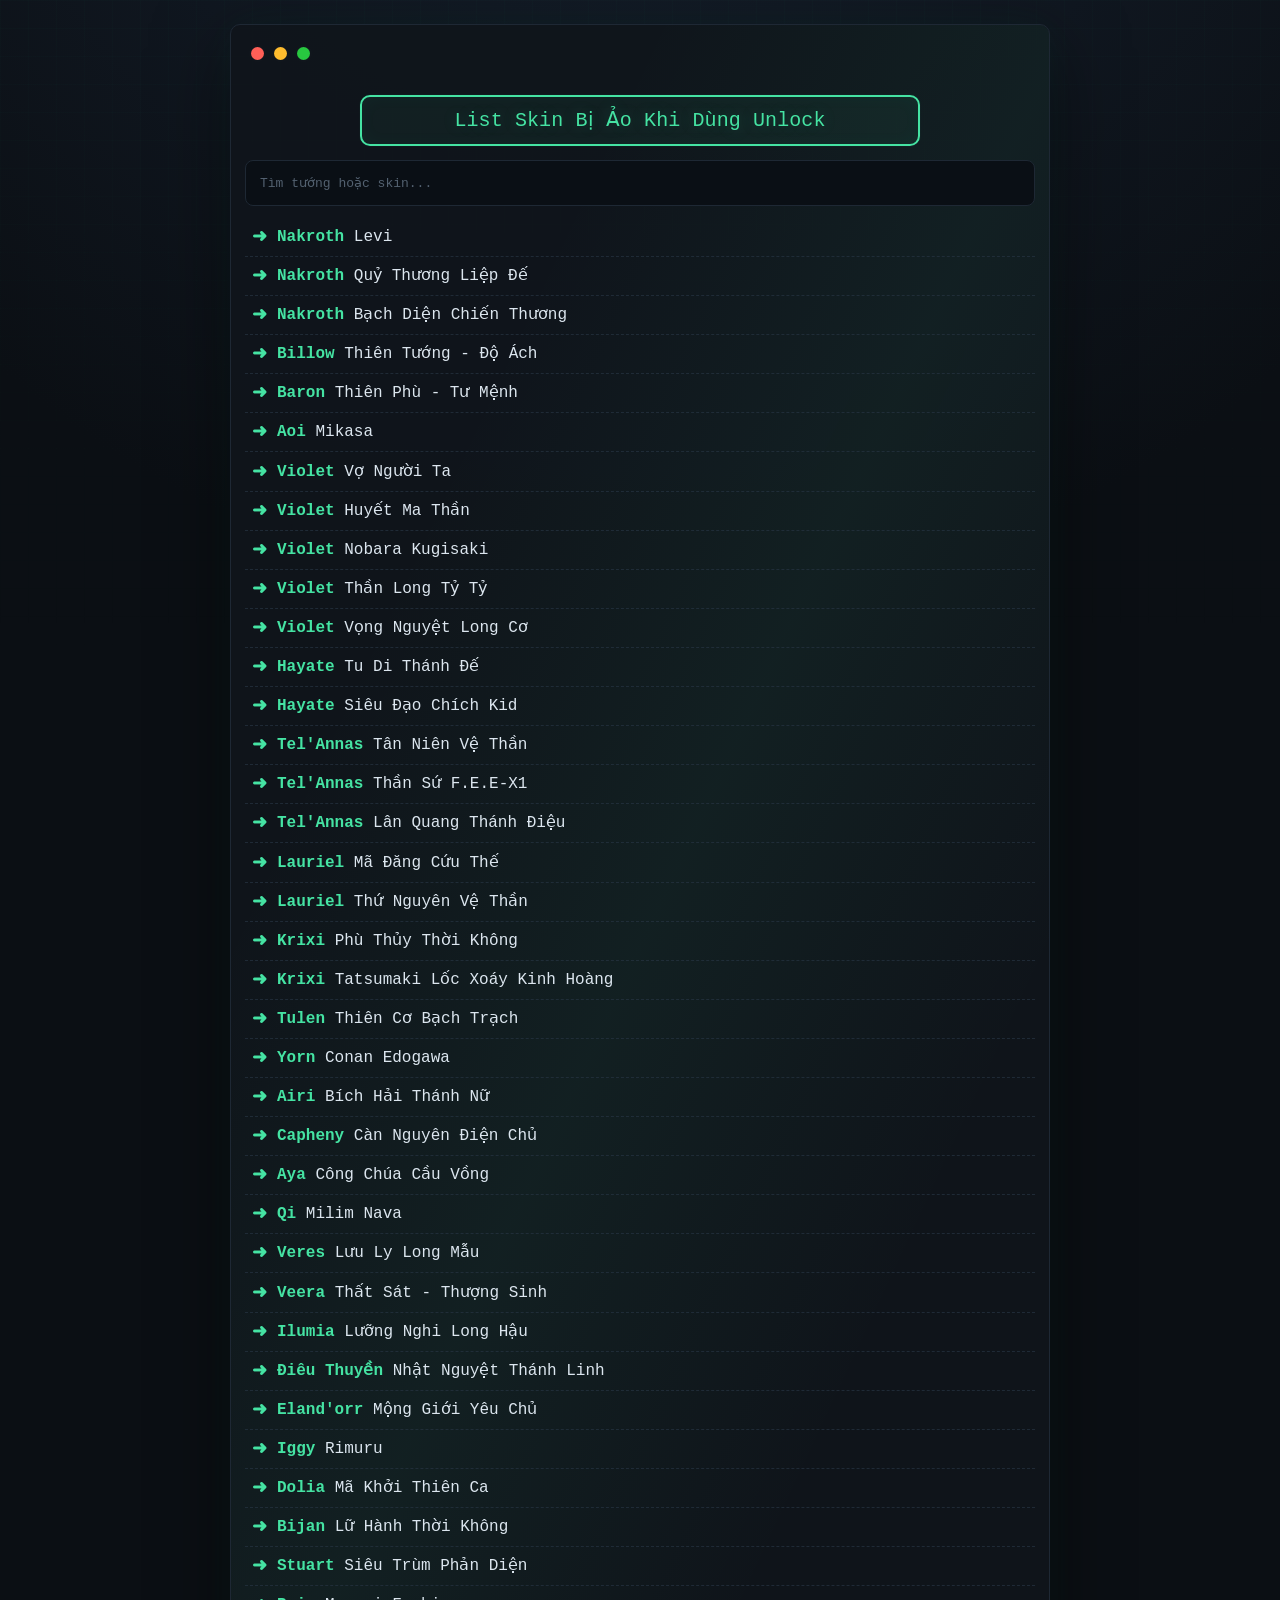
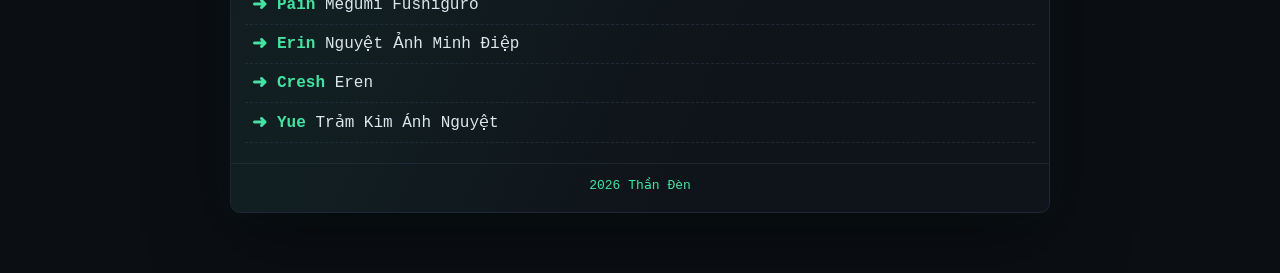
==== commit 7d7e0063: "Add files via upload" ====
--- a/index.html
+++ b/index.html
@@ -29,9 +29,7 @@
       background:
         radial-gradient(circle at 50% -20%,#172231 0,#0b0f14 42%),
         var(--bg);
-      font-family:ui-monospace,"SFMono-Regular","SF Mono",Menlo,Monaco,Consolas,"Liberation Mono","Courier New",monospace;
-      -webkit-font-smoothing:antialiased;
-      text-rendering:optimizeLegibility;
+      font-family:"SFMono-Regular",Consolas,"Liberation Mono",Menlo,monospace;
       font-size:14px;
       line-height:1.65;
     }
@@ -519,118 +517,347 @@
     }
 
 
-
-    /* Hiệu ứng nhẹ theo video tham khảo: chỉ opacity + transform, không blur/filter. */
+    /* ===== Bản tinh chỉnh giao diện & hiệu ứng ===== */
     .window{
-      animation:panelEnter .34s cubic-bezier(.2,.75,.25,1) both;
-    }
-
-    .topbar .dot{
+      animation:windowEnter .72s cubic-bezier(.16,1,.3,1) both;
+      transform-origin:50% 18%;
+    }
+
+    .topbar{
+      animation:fadeDown .5s .08s cubic-bezier(.2,.8,.2,1) both;
+    }
+
+    .title-box{
+      position:relative;
+      overflow:hidden;
+      animation:titleEnter .65s .14s cubic-bezier(.16,1,.3,1) both;
+    }
+
+    .title-box::after{
+      content:"";
+      position:absolute;
+      inset:-40% auto -40% -35%;
+      width:28%;
+      transform:skewX(-18deg);
+      background:linear-gradient(90deg,transparent,rgba(255,255,255,.16),transparent);
+      animation:titleSweep 1.15s .55s ease both;
+      pointer-events:none;
+    }
+
+    .search-wrap{
+      animation:searchEnter .6s .22s cubic-bezier(.16,1,.3,1) both;
+    }
+
+    .compact .list{
+      overflow:hidden;
+    }
+
+    .compact .skin-row,
+    .skin-row{
+      padding-top:6px;
+      padding-bottom:6px;
+      line-height:1.42;
+      opacity:1;
+      filter:none;
+      transform:none;
+      animation:none;
+      transition:background .18s ease,color .18s ease,padding-left .18s ease,opacity .28s ease,transform .36s cubic-bezier(.16,1,.3,1);
+      will-change:opacity,transform;
+    }
+
+    .skin-row.row-enter{
       opacity:0;
-      transform:translateY(-5px) scale(.75);
-      animation:dotEnter .28s cubic-bezier(.2,.8,.3,1.25) forwards;
-    }
-    .topbar .dot:nth-child(1){animation-delay:.08s}
-    .topbar .dot:nth-child(2){animation-delay:.14s}
-    .topbar .dot:nth-child(3){animation-delay:.20s}
-
-    .title-box{
-      opacity:0;
-      transform:translateY(-5px);
-      animation:titleEnter .32s .18s ease-out forwards;
-    }
-
-    .search-wrap{
-      opacity:0;
-      transform:translateY(5px);
-      animation:searchEnter .3s .28s ease-out forwards;
-    }
-
-    .skin-row{
-      padding-top:6px!important;
-      padding-bottom:6px!important;
-      opacity:0!important;
-      transform:translateY(7px)!important;
-      filter:none!important;
-      animation:none!important;
-      transition:opacity .18s ease-out,transform .18s ease-out,background .15s ease,padding-left .15s ease!important;
-      will-change:auto!important;
-    }
-
-    .skin-row.is-visible{
-      opacity:1!important;
-      transform:translateY(0)!important;
-      filter:none!important;
-    }
-
-    .terminal-cursor{display:none!important}
+      transform:translate3d(-12px,8px,0);
+    }
+
+    .skin-row.row-enter.is-visible{
+      opacity:1;
+      transform:translate3d(0,0,0);
+    }
+
+    .skin-row:hover,
+    .skin-row:active{
+      padding-left:10px;
+      background:linear-gradient(90deg,rgba(69,227,163,.08),rgba(69,227,163,.018));
+    }
+
+    #search{
+      -webkit-tap-highlight-color:transparent;
+      transition:border-color .2s ease,box-shadow .2s ease,background .2s ease,transform .18s ease;
+    }
 
     #search:focus{
-      border-color:rgba(69,227,163,.62);
-      box-shadow:0 0 0 2px rgba(69,227,163,.08);
-    }
-
-    @keyframes panelEnter{
-      from{opacity:0;transform:translateY(8px)}
-      to{opacity:1;transform:translateY(0)}
-    }
-    @keyframes dotEnter{
+      background:#0b1118;
+      transform:translateY(-1px);
+    }
+
+    @keyframes windowEnter{
+      from{opacity:0;transform:translateY(20px) scale(.985)}
       to{opacity:1;transform:translateY(0) scale(1)}
     }
+
+    @keyframes fadeDown{
+      from{opacity:0;transform:translateY(-10px)}
+      to{opacity:1;transform:none}
+    }
+
     @keyframes titleEnter{
-      to{opacity:1;transform:translateY(0)}
-    }
+      from{opacity:0;transform:translateY(12px) scale(.98);box-shadow:none}
+      to{opacity:1;transform:none}
+    }
+
     @keyframes searchEnter{
-      to{opacity:1;transform:translateY(0)}
+      from{opacity:0;transform:translateY(12px)}
+      to{opacity:1;transform:none}
+    }
+
+    @keyframes titleSweep{
+      from{left:-35%}
+      to{left:125%}
     }
 
     @media(max-width:520px){
-      .compact .skin-row{
-        padding-top:5px!important;
-        padding-bottom:5px!important;
-        line-height:1.45;
+      .compact .skin-row,
+      .skin-row{
+        padding-top:5px;
+        padding-bottom:5px;
+        line-height:1.38;
       }
     }
 
     @media(prefers-reduced-motion:reduce){
-      .window,.topbar .dot,.title-box,.search-wrap{
+      .window,.topbar,.title-box,.title-box::after,.search-wrap,.skin-row{
+        animation:none!important;
+        transition:none!important;
+      }
+      .skin-row.row-enter{
         opacity:1!important;
         transform:none!important;
-        animation:none!important;
-      }
-      .skin-row{opacity:1!important;transform:none!important}
-    }
-
-    /* Reveal theo vị trí cuộn: dòng chỉ hiện khi đi vào màn hình. */
+      }
+    }
+
+
+    /* ===== Hiệu ứng nổi bật hơn (v2) ===== */
+    body::before{
+      content:"";
+      position:fixed;
+      inset:0;
+      z-index:-1;
+      pointer-events:none;
+      background-image:
+        linear-gradient(rgba(69,227,163,.025) 1px,transparent 1px),
+        linear-gradient(90deg,rgba(69,227,163,.025) 1px,transparent 1px);
+      background-size:28px 28px;
+      mask-image:linear-gradient(to bottom,rgba(0,0,0,.75),transparent 78%);
+      animation:gridDrift 14s linear infinite;
+    }
+
+    .window{
+      position:relative;
+      isolation:isolate;
+      box-shadow:0 22px 75px rgba(0,0,0,.5),0 0 38px rgba(69,227,163,.055);
+    }
+
+    .window::before{
+      content:"";
+      position:absolute;
+      inset:-1px;
+      z-index:-1;
+      border-radius:inherit;
+      background:linear-gradient(115deg,transparent 15%,rgba(69,227,163,.16),transparent 45%);
+      background-size:240% 100%;
+      opacity:.35;
+      animation:borderFlow 6s linear infinite;
+      pointer-events:none;
+    }
+
+    .dot{
+      animation:dotPulse 2.4s ease-in-out infinite;
+    }
+    .dot:nth-child(2){animation-delay:.18s}
+    .dot:nth-child(3){animation-delay:.36s}
+
+    .title-box{
+      text-shadow:0 0 16px rgba(69,227,163,.22);
+      animation:titleEnter .7s .1s cubic-bezier(.16,1,.3,1) both,titleGlow 3s 1s ease-in-out infinite;
+    }
+
+    .search-wrap::after{
+      content:"";
+      position:absolute;
+      left:10%;
+      right:10%;
+      bottom:-1px;
+      height:1px;
+      background:linear-gradient(90deg,transparent,var(--green),transparent);
+      transform:scaleX(0);
+      opacity:.75;
+      transition:transform .35s ease;
+      pointer-events:none;
+    }
+    .search-wrap:focus-within::after{transform:scaleX(1)}
+
     .skin-row{
-      opacity:0!important;
-      transform:translate3d(0,10px,0)!important;
-      filter:none!important;
-      animation:none!important;
-      transition:opacity .34s ease-out,transform .34s cubic-bezier(.2,.75,.25,1),background .15s ease,padding-left .15s ease!important;
-      will-change:opacity,transform!important;
-    }
-    .skin-row.is-visible{
-      opacity:1!important;
-      transform:translate3d(0,0,0)!important;
-    }
-
-    /* Safari iOS đôi lúc ghép font mono cho chữ Việt không đều. */
-    @supports (-webkit-touch-callout:none){
-      body,input,button{
-        font-family:-apple-system,BlinkMacSystemFont,"Segoe UI",Roboto,Arial,sans-serif;
-      }
-      .title-box,.skin-row,.site-footer{
-        font-variant-ligatures:none;
-        letter-spacing:0;
-      }
-    }
-
-    @media(prefers-reduced-motion:reduce){
-      .skin-row{opacity:1!important;transform:none!important;transition:none!important}
+      position:relative;
+      overflow:hidden;
+      transform-origin:left center;
+    }
+
+    .skin-row::before{
+      content:"";
+      position:absolute;
+      inset:0;
+      transform:translateX(-105%);
+      background:linear-gradient(90deg,transparent,rgba(69,227,163,.085),transparent);
+      pointer-events:none;
+    }
+
+    .skin-row.row-enter{
+      opacity:0;
+      transform:translate3d(-22px,8px,0) scale(.985);
+    }
+
+    .skin-row.row-enter.is-visible{
+      opacity:1;
+      transform:translate3d(0,0,0) scale(1);
+    }
+
+    .skin-row.row-enter.is-visible::before{
+      animation:rowShine .72s ease-out both;
+      animation-delay:calc(var(--row-index,0) * 28ms + 80ms);
+    }
+
+    .skin-row .arrow{
+      opacity:0;
+      transform:translateX(-10px) scale(.6);
+    }
+
+    .skin-row.is-visible .arrow{
+      animation:arrowPop .42s cubic-bezier(.2,1.55,.4,1) forwards;
+      animation-delay:calc(var(--row-index,0) * 32ms);
+    }
+
+    .skin-row .text{
+      display:inline-block;
+      opacity:0;
+      clip-path:inset(0 100% 0 0);
+      transform:translateY(5px);
+    }
+
+    .skin-row.is-visible .text{
+      animation:textReveal .62s cubic-bezier(.16,1,.3,1) forwards;
+      animation-delay:calc(var(--row-index,0) * 32ms + 70ms);
+    }
+
+    .site-footer{
+      animation:footerEnter .7s .75s ease both;
+      text-shadow:0 0 12px rgba(69,227,163,.14);
+    }
+
+    @keyframes textReveal{
+      0%{opacity:0;clip-path:inset(0 100% 0 0);transform:translateY(5px);filter:blur(3px)}
+      55%{opacity:1;filter:blur(0)}
+      100%{opacity:1;clip-path:inset(0 0 0 0);transform:none;filter:none}
+    }
+    @keyframes arrowPop{
+      0%{opacity:0;transform:translateX(-10px) scale(.55)}
+      70%{opacity:1;transform:translateX(2px) scale(1.18)}
+      100%{opacity:1;transform:none}
+    }
+    @keyframes rowShine{from{transform:translateX(-105%)}to{transform:translateX(105%)}}
+    @keyframes titleGlow{0%,100%{box-shadow:inset 0 0 18px rgba(69,227,163,.04),0 0 0 1px rgba(69,227,163,.03)}50%{box-shadow:inset 0 0 24px rgba(69,227,163,.09),0 0 20px rgba(69,227,163,.10)}}
+    @keyframes dotPulse{0%,100%{transform:scale(1);filter:brightness(1)}50%{transform:scale(1.12);filter:brightness(1.25)}}
+    @keyframes borderFlow{to{background-position:-240% 0}}
+    @keyframes gridDrift{to{background-position:28px 28px}}
+    @keyframes footerEnter{from{opacity:0;transform:translateY(8px)}to{opacity:1;transform:none}}
+
+    @media(max-width:520px){
+      .skin-row.is-visible .text{animation-duration:.52s}
+      .skin-row.row-enter.is-visible::before{animation-duration:.58s}
     }
 
   </style>
+
+  <script>
+    if (/Android/i.test(navigator.userAgent)) {
+      document.documentElement.classList.add("android");
+    }
+  </script>
+
+
+  <style>
+    /* ===== Tối ưu riêng cho Android, giữ nguyên giao diện ===== */
+    html.android body::before{
+      animation:none;
+      background-position:0 0;
+    }
+
+    html.android .window::before{
+      animation:none;
+      background-position:50% 0;
+    }
+
+    html.android .dot{
+      animation:none;
+    }
+
+    html.android .title-box{
+      animation:titleEnter .7s .1s cubic-bezier(.16,1,.3,1) both;
+    }
+
+    html.android .skin-row{
+      contain:layout paint;
+      will-change:auto;
+    }
+
+    html.android .skin-row.row-enter{
+      opacity:0;
+      transform:translate3d(-18px,7px,0) scale(.99);
+    }
+
+    html.android .skin-row.row-enter.is-visible{
+      opacity:1;
+      transform:translate3d(0,0,0) scale(1);
+    }
+
+    html.android .skin-row .text{
+      opacity:0;
+      clip-path:none;
+      filter:none;
+      transform:translate3d(0,5px,0);
+    }
+
+    html.android .skin-row.is-visible .text{
+      animation:textRevealAndroid .46s cubic-bezier(.16,1,.3,1) forwards;
+      animation-delay:45ms;
+    }
+
+    html.android .skin-row.is-visible .arrow{
+      animation:arrowPopAndroid .34s cubic-bezier(.2,1.35,.4,1) forwards;
+      animation-delay:0ms;
+    }
+
+    html.android .skin-row.row-enter.is-visible::before{
+      animation:rowShineAndroid .5s ease-out both;
+      animation-delay:55ms;
+    }
+
+    @keyframes textRevealAndroid{
+      from{opacity:0;transform:translate3d(0,5px,0)}
+      to{opacity:1;transform:translate3d(0,0,0)}
+    }
+
+    @keyframes arrowPopAndroid{
+      from{opacity:0;transform:translate3d(-8px,0,0) scale(.7)}
+      to{opacity:1;transform:translate3d(0,0,0) scale(1)}
+    }
+
+    @keyframes rowShineAndroid{
+      from{transform:translate3d(-105%,0,0)}
+      to{transform:translate3d(105%,0,0)}
+    }
+  </style>
+
 </head>
 
 <body>
@@ -670,35 +897,10 @@
       Muốn đổi vị trí tướng nào, chỉ cần đổi vị trí tên tướng trong mảng HERO_PRIORITY.
     */
     const HERO_PRIORITY = [
-      "Nakroth",
-      "Billow",
-      "Baron",
-      "Aoi",
-      "Violet",
-      "Hayate",
-      "Tel'Annas",
-      "Lauriel",
-      "Krixi",
-      "Tulen",
-      "Yorn",
-      "Airi",
-      "Capheny",
-      "Ayan",
-      "Aya",
-      "Qi",
-      "Veres",
-      "Veera",
-      "Ilumia",
-      "Điêu Thuyền",
-      "Eland'orr",
-      "Iggy",
-      "Dolia",
-      "Bijan",
-      "Stuart",
-      "Pain",
-      "Erin",
-      "Cresh",
-      "Yue"
+      "Nakroth","Billow","Baron","Aoi","Violet","Hayate","Tel'Annas",
+      "Lauriel","Krixi","Tulen","Yorn","Airi","Capheny","Ayan","Aya",
+      "Qi","Veres","Veera","Ilumia","Điêu Thuyền","Eland'orr","Iggy",
+      "Dolia","Bijan","Stuart","Pain","Erin","Cresh","Yue"
     ];
 
     const RAW_SKINS = [
@@ -747,15 +949,14 @@
     const searchEl = document.getElementById("search");
     const countEl = document.getElementById("resultCount");
     const emptyEl = document.getElementById("empty");
+    const reducedMotion = window.matchMedia("(prefers-reduced-motion: reduce)").matches;
+    let firstRender = true;
 
     function normalizeText(value){
-      return value
-        .normalize("NFD")
+      return value.normalize("NFD")
         .replace(/[\u0300-\u036f]/g,"")
-        .replace(/đ/g,"d")
-        .replace(/Đ/g,"D")
-        .toLowerCase()
-        .trim();
+        .replace(/đ/g,"d").replace(/Đ/g,"D")
+        .toLowerCase().trim();
     }
 
     function priorityOf(hero){
@@ -767,71 +968,61 @@
       return [...RAW_SKINS].sort((a,b)=>{
         const heroPriority = priorityOf(a[0]) - priorityOf(b[0]);
         if(heroPriority !== 0) return heroPriority;
-
         const lengthDifference = a[1].length - b[1].length;
         if(lengthDifference !== 0) return lengthDifference;
-
         return a[1].localeCompare(b[1],"vi");
       });
     }
 
     function escapeHTML(value){
       return value.replace(/[&<>"']/g,char=>({
-        "&":"&amp;",
-        "<":"&lt;",
-        ">":"&gt;",
-        '"':"&quot;",
-        "'":"&#039;"
+        "&":"&amp;","<":"&lt;",">":"&gt;",'"':"&quot;","'":"&#039;"
       })[char]);
     }
 
     function highlight(value,query){
       if(!query) return escapeHTML(value);
-
       const normalizedValue = normalizeText(value);
       const index = normalizedValue.indexOf(query);
-
       if(index === -1) return escapeHTML(value);
-
-      /*
-        Với tiếng Việt có dấu, vị trí chữ sau normalize có thể lệch nhẹ.
-        Vì vậy chỉ highlight chính xác khi độ dài tương ứng an toàn.
-      */
       const before = value.slice(0,index);
       const match = value.slice(index,index + query.length);
       const after = value.slice(index + query.length);
-
       return `${escapeHTML(before)}<mark>${escapeHTML(match)}</mark>${escapeHTML(after)}`;
     }
 
     let rowObserver = null;
 
-    function observeRows(){
-      if(rowObserver) rowObserver.disconnect();
-      const rows = [...listEl.querySelectorAll(".skin-row")];
-
-      if(!("IntersectionObserver" in window) ||
-         window.matchMedia("(prefers-reduced-motion: reduce)").matches){
-        rows.forEach(row => row.classList.add("is-visible"));
+    function animateRows(rows, isSearch){
+      if(rowObserver){
+        rowObserver.disconnect();
+        rowObserver = null;
+      }
+
+      rows.forEach(row=>row.classList.add("row-enter"));
+
+      if(reducedMotion || !("IntersectionObserver" in window)){
+        rows.forEach(row=>row.classList.add("is-visible"));
         return;
       }
 
-      rowObserver = new IntersectionObserver((entries)=>{
-        const entering = entries
-          .filter(entry => entry.isIntersecting)
-          .sort((a,b)=>a.boundingClientRect.top-b.boundingClientRect.top);
-
-        entering.forEach((entry,index)=>{
-          entry.target.style.transitionDelay = `${Math.min(index * 45,135)}ms`;
-          entry.target.classList.add("is-visible");
-          rowObserver.unobserve(entry.target);
+      rowObserver = new IntersectionObserver((entries, observer)=>{
+        entries.forEach(entry=>{
+          if(!entry.isIntersecting) return;
+
+          const row = entry.target;
+          requestAnimationFrame(()=>{
+            row.classList.add("is-visible");
+          });
+
+          observer.unobserve(row);
         });
       },{
         threshold:0.08,
-        rootMargin:"0px 0px 35px 0px"
+        rootMargin:"0px 0px 70px 0px"
       });
 
-      rows.forEach(row => rowObserver.observe(row));
+      rows.forEach(row=>rowObserver.observe(row));
     }
 
     function render(){
@@ -841,23 +1032,28 @@
       );
 
       listEl.innerHTML = "";
-
-      filtered.forEach(([hero,skin])=>{
+      const fragment = document.createDocumentFragment();
+      const rows = [];
+
+      filtered.forEach(([hero,skin],index)=>{
         const row = document.createElement("div");
         row.className = "skin-row";
+        row.style.setProperty("--row-index", Math.min(index, 14));
         row.innerHTML = `
           <span class="arrow">➜</span>
           <span class="text">
             <span class="hero-name">${highlight(hero,query)}</span>
             <span class="skin-name"> ${highlight(skin,query)}</span>
-          </span>
-        `;
-        listEl.appendChild(row);
+          </span>`;
+        rows.push(row);
+        fragment.appendChild(row);
       });
 
+      listEl.appendChild(fragment);
       countEl.textContent = `${filtered.length} kết quả`;
       emptyEl.style.display = filtered.length ? "none" : "block";
-      requestAnimationFrame(observeRows);
+      animateRows(rows, !firstRender);
+      firstRender = false;
     }
 
     searchEl.addEventListener("input",render);
@@ -867,7 +1063,6 @@
         event.preventDefault();
         searchEl.focus();
       }
-
       if(event.key==="Escape"){
         searchEl.value="";
         render();
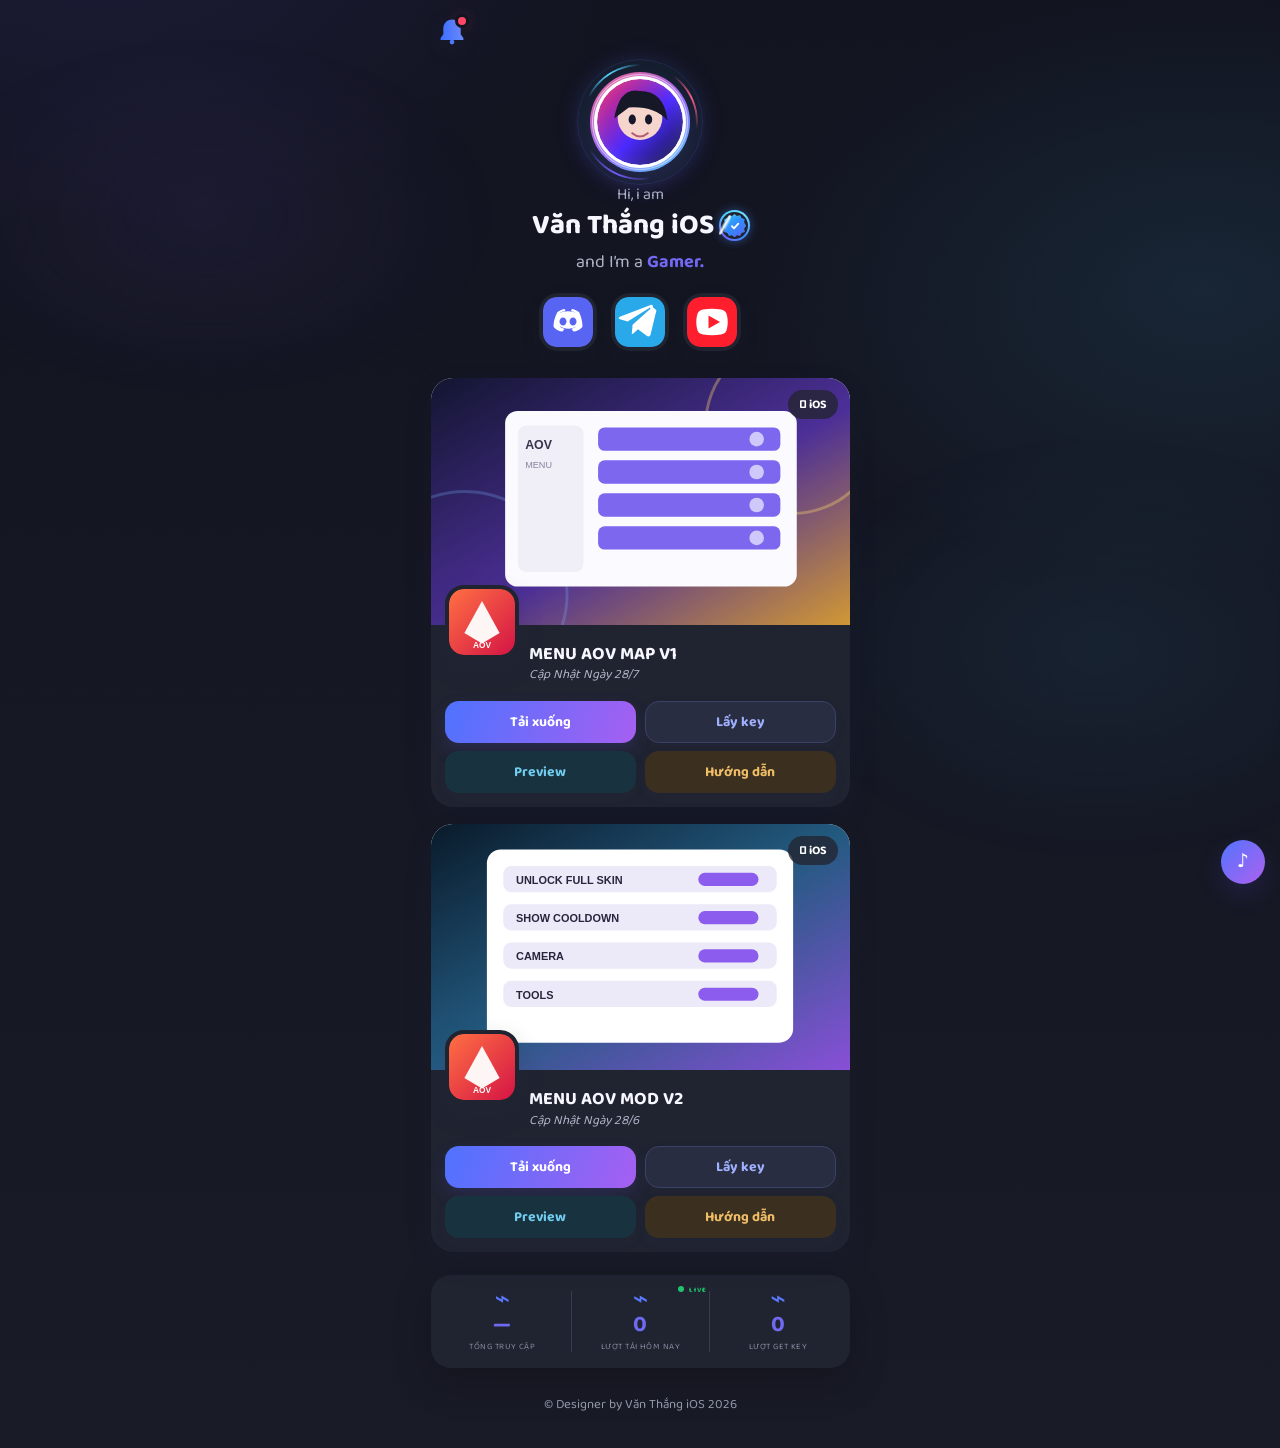
==== commit 6b1c4f7e: "Center choice modal V20" ====
--- a/index.html
+++ b/index.html
@@ -2,1076 +2,59 @@
 <html lang="vi">
 <head>
   <meta charset="utf-8">
-  <meta name="viewport" content="width=device-width,initial-scale=1">
-  <meta name="theme-color" content="#0b0f14">
-  <title>List Skin Bị Ảo Khi Dùng Unlock</title>
+  <meta name="viewport" content="width=device-width,initial-scale=1,viewport-fit=cover">
+  <meta name="theme-color" content="#fbfcff">
+  <title>Đang tải...</title>
+  <link rel="preconnect" href="https://fonts.googleapis.com">
+  <link rel="preconnect" href="https://fonts.gstatic.com" crossorigin>
+  <link href="https://fonts.googleapis.com/css2?family=Baloo+2:wght@500;600;700;800&display=swap" rel="stylesheet">
+  <link rel="stylesheet" href="assets/style.css?v=20">
+</head>
+<body class="is-loading">
+  <div id="pageLoader" class="page-loader" aria-label="Đang tải"><span></span></div>
+  <canvas id="fxCanvas" aria-hidden="true"></canvas>
+  <audio id="bgMusic" loop preload="auto"></audio>
+  <button id="musicToggle" class="music-toggle" aria-label="Bật hoặc tắt nhạc">♪</button>
+  <div class="bg-glow glow-a"></div><div class="bg-glow glow-b"></div>
 
-  <style>
-    :root{
-      --bg:#0b0f14;
-      --panel:#10151c;
-      --line:#1e2834;
-      --text:#dfe8f1;
-      --muted:#788797;
-      --green:#45e3a3;
-      --green2:#24bd82;
-      --danger:#ff6b78;
-    }
+  <header class="topbar">
+    <button class="top-icon" id="bellBtn" aria-label="Thông báo"><img id="bellIcon" alt="Thông báo"><span id="noticeDot" class="notice-dot" hidden></span></button>
+  </header>
 
-    *{box-sizing:border-box}
+  <main class="page">
+    <section class="profile">
+      <div class="avatar-wrap">
+        <span class="avatar-ring ring-one"></span>
+        <span class="avatar-ring ring-two"></span>
+        <span class="avatar-orbit orbit-one"></span>
+        <span class="avatar-orbit orbit-two"></span>
+        <div class="avatar-glitch"></div>
+        <img id="avatar" alt="Ảnh đại diện">
+      </div>
+      <p class="hello" id="helloText"></p>
+      <h1><span id="profileName"></span><span class="verified" aria-label="Đã xác minh"><span class="verified-ring"></span><span class="verified-core"><svg viewBox="0 0 24 24" aria-hidden="true"><path d="M6.7 12.4 10.2 16l7.4-8"/></svg></span></span></h1>
+      <p class="tagline"><span id="taglinePrefix"></span><strong id="subtitle"></strong></p>
+      <div class="socials" id="socials"></div>
+    </section>
 
-    html{scroll-behavior:smooth}
+    <section class="products" id="products"></section>
 
-    body{
-      margin:0;
-      min-height:100vh;
-      color:var(--text);
-      background:
-        radial-gradient(circle at 50% -20%,#172231 0,#0b0f14 42%),
-        var(--bg);
-      font-family:"SFMono-Regular",Consolas,"Liberation Mono",Menlo,monospace;
-      font-size:14px;
-      line-height:1.65;
-    }
+    <section class="stats-card">
+      <div class="stat-item"><span class="trend">⌁</span><strong id="totalViews">0</strong><small>TỔNG TRUY CẬP</small></div>
+      <div class="stat-item"><span class="live"><i></i> LIVE</span><span class="trend">⌁</span><strong id="todayDownloads">0</strong><small>LƯỢT TẢI HÔM NAY</small></div>
+      <div class="stat-item"><span class="trend">⌁</span><strong id="totalGetKeys">0</strong><small>LƯỢT GET KEY</small></div>
+    </section>
 
-    .page{
-      width:min(820px,calc(100% - 22px));
-      margin:0 auto;
-      padding:24px 0 60px;
-    }
-
-    .window{
-      overflow:hidden;
-      border:1px solid var(--line);
-      border-radius:10px;
-      background:rgba(16,21,28,.96);
-      box-shadow:0 26px 80px rgba(0,0,0,.45);
-      animation:windowIn .55s ease both;
-    }
-
-    .dot:nth-child(1){background:#ff5f57}
-    .dot:nth-child(2){background:#febc2e}
-    .dot:nth-child(3){background:#28c840}
-
-    .content{
-      padding:22px 20px 28px;
-    }
-
-    .command .prompt{
-      color:var(--green);
-    }
-
-    h1{
-      margin:0;
-      color:#f1f6fb;
-      font-size:clamp(18px,4.5vw,25px);
-      line-height:1.4;
-      font-weight:700;
-      letter-spacing:-.4px;
-    }
-
-    .search-wrap{
-      position:relative;
-      margin-bottom:12px;
-    }
-
-    .search-wrap::before{
-      content:"/";
-      position:absolute;
-      left:13px;
-      top:50%;
-      transform:translateY(-50%);
-      color:var(--green);
-      font-weight:700;
-    }
-
-    #search{
-      width:100%;
-      height:44px;
-      padding:0 78px 0 31px;
-      border:1px solid var(--line);
-      border-radius:7px;
-      outline:none;
-      background:#0a0f15;
-      color:var(--text);
-      font:inherit;
-      font-size:13px;
-      transition:border-color .2s,box-shadow .2s;
-    }
-
-    #search::placeholder{
-      color:#536170;
-    }
-
-    #search:focus{
-      border-color:rgba(69,227,163,.55);
-      box-shadow:0 0 0 3px rgba(69,227,163,.07);
-    }
-
-
-    .info{
-      display:flex;
-      justify-content:flex-start;
-      gap:12px;
-      margin:0 2px 11px;
-      color:#647386;
-      font-size:11px;
-    }
-
-    .list{
-      border-top:1px dashed #202b37;
-    }
-
-    .skin-row{
-      display:flex;
-      align-items:flex-start;
-      gap:10px;
-      padding:9px 7px;
-      border-bottom:1px dashed rgba(41,54,69,.65);
-      color:#dce6ef;
-      opacity:0;
-      transform:translateX(-7px);
-      animation:rowIn .36s ease forwards;
-      transition:background .16s,color .16s,padding-left .16s;
-    }
-
-    .skin-row:hover,
-    .skin-row:active{
-      padding-left:11px;
-      color:#fff;
-      background:rgba(69,227,163,.045);
-    }
-
-    .arrow{
-      flex:0 0 auto;
-      color:var(--green);
-      font-weight:700;
-    }
-
-    .text{
-      min-width:0;
-      overflow-wrap:anywhere;
-    }
-
-    .hero-name{
-      color:var(--green);
-      font-weight:700;
-    }
-
-    .skin-name{
-      color:#dce6ef;
-    }
-
-    mark{
-      padding:0;
-      color:#09110e;
-      background:var(--green);
-      border-radius:2px;
-    }
-
-    .empty{
-      display:none;
-      padding:28px 8px 8px;
-      color:var(--danger);
-      text-align:center;
-      font-size:12px;
-    }
-
-    .footer{
-      margin-top:20px;
-      color:#526171;
-      font-size:11px;
-    }
-
-    .footer span{
-      color:var(--green2);
-    }
-
-    @keyframes windowIn{
-      from{opacity:0;transform:translateY(12px)}
-      to{opacity:1;transform:none}
-    }
-
-    @keyframes rowIn{
-      to{opacity:1;transform:none}
-    }
-
-    @media(max-width:520px){
-      .page{
-        width:calc(100% - 10px);
-        padding-top:5px;
-      }
-
-      .window{
-        border-radius:7px;
-      }
-
-      .content{
-        padding:12px 10px 18px;
-      }
-
-      body{
-        font-size:13px;
-      }
-
-      .skin-row{
-        padding:9px 4px;
-      }
-
-      .info{
-        font-size:10px;
-      }
-    }
-
-    @media(prefers-reduced-motion:reduce){
-      *{
-        animation:none!important;
-        transition:none!important;
-      }
-
-      .skin-row{
-        opacity:1;
-        transform:none;
-      }
-    }
-  
-    .compact{
-      padding:14px 14px 20px;
-    }
-
-    .compact .search-wrap{
-      margin:0 0 12px;
-    }
-
-    .compact #search{
-      height:46px;
-      padding:0 14px;
-      border-radius:8px;
-      font-size:13px;
-    }
-
-    .compact .search-wrap::before{
-      display:none;
-    }
-
-    .sr-only{
-      position:absolute!important;
-      width:1px!important;
-      height:1px!important;
-      padding:0!important;
-      margin:-1px!important;
-      overflow:hidden!important;
-      clip:rect(0,0,0,0)!important;
-      white-space:nowrap!important;
-      border:0!important;
-    }
-
-    .compact .list{
-      border-top:0;
-    }
-
-  
-    .title-box{
-      width:min(100%,560px);
-      margin:0 auto 14px;
-      padding:10px 14px;
-      border:2px solid var(--green);
-      border-radius:10px;
-      color:var(--green);
-      background:rgba(69,227,163,.055);
-      text-align:center;
-      font-size:clamp(15px,4vw,20px);
-      font-weight:500;
-      line-height:1.35;
-      letter-spacing:.1px;
-      box-shadow:
-        inset 0 0 18px rgba(69,227,163,.035),
-        0 0 0 1px rgba(69,227,163,.025);
-    }
-
-    .compact{
-      padding-top:18px;
-    }
-
-    .compact .skin-row{
-      padding-top:8px;
-      padding-bottom:8px;
-    }
-
-    @media(max-width:520px){
-      .title-box{
-        margin-bottom:12px;
-        padding:9px 10px;
-        border-radius:9px;
-        font-size:14px;
-        white-space:nowrap;
-      }
-
-      .compact{
-        padding-top:13px;
-      }
-    }
-
-    @media(max-width:390px){
-      .title-box{
-        font-size:12.5px;
-        letter-spacing:-.15px;
-      }
-    }
-
-    .topbar{
-      display:flex;
-      align-items:center;
-      justify-content:flex-start;
-      min-height:52px;
-      padding:10px 15px 5px;
-    }
-
-    .dots{
-      display:flex;
-      align-items:center;
-      gap:10px;
-    }
-
-    .dot{
-      display:block;
-      width:13px;
-      height:13px;
-      border-radius:50%;
-      box-shadow:0 0 12px rgba(255,255,255,.035);
-    }
-
-    .site-footer{
-      padding:13px 16px 17px;
-      border-top:1px solid rgba(41,54,69,.55);
-      color:var(--green);
-      text-align:center;
-      font-size:13px;
-      line-height:1.4;
-    }
-
-    .skin-row{
-      font-size:16px;
-      line-height:1.65;
-    }
-
-    .arrow{
-      font-size:18px;
-      line-height:1.45;
-    }
-
-    #search{
-      font-size:15px;
-    }
-
-    @media(max-width:520px){
-      body{
-        font-size:16px;
-      }
-
-      .topbar{
-        min-height:54px;
-        padding:9px 12px 3px;
-      }
-
-      .dot{
-        width:13px;
-        height:13px;
-      }
-
-      .title-box{
-        font-size:15px;
-      }
-
-      .compact #search{
-        height:50px;
-        font-size:15px;
-      }
-
-      .compact .skin-row{
-        padding-top:10px;
-        padding-bottom:10px;
-        font-size:16px;
-      }
-
-      .arrow{
-        font-size:18px;
-      }
-
-      .site-footer{
-        font-size:13px;
-      }
-    }
-
-    .skin-row{
-      display:flex;
-      align-items:center;
-      flex-wrap:nowrap;
-      white-space:nowrap;
-      overflow-x:auto;
-      overflow-y:hidden;
-      scrollbar-width:none;
-      -webkit-overflow-scrolling:touch;
-    }
-
-    .skin-row::-webkit-scrollbar{
-      display:none;
-    }
-
-    .skin-row .arrow,
-    .skin-row .hero,
-    .skin-row .skin{
-      flex:0 0 auto;
-    }
-
-    .dots-link{
-      display:flex;
-      align-items:center;
-      gap:10px;
-      width:max-content;
-      padding:7px 5px;
-      border-radius:10px;
-      text-decoration:none;
-      -webkit-tap-highlight-color:transparent;
-      transition:transform .18s ease, background .18s ease;
-    }
-
-    .dots-link:hover,
-    .dots-link:focus-visible{
-      background:rgba(255,255,255,.04);
-      outline:none;
-    }
-
-    .dots-link:active{
-      transform:scale(.92);
-    }
-
-    .skin-row{
-      opacity:0;
-      transform:translateY(18px);
-      transition:
-        opacity .55s ease,
-        transform .55s cubic-bezier(.2,.7,.2,1);
-      will-change:opacity,transform;
-    }
-
-    .skin-row.is-visible{
-      opacity:1;
-      transform:translateY(0);
-    }
-
-    @media (prefers-reduced-motion: reduce){
-      .skin-row{
-        opacity:1;
-        transform:none;
-        transition:none;
-      }
-    }
-
-    .skin-row{
-      opacity:0;
-      transform:translateY(7px);
-      filter:blur(2px);
-      transition:
-        opacity .22s ease,
-        transform .22s ease,
-        filter .22s ease;
-      will-change:opacity,transform,filter;
-    }
-
-    .skin-row.is-visible{
-      opacity:1;
-      transform:translateY(0);
-      filter:blur(0);
-    }
-
-    .terminal-cursor{
-      display:none;
-      width:8px;
-      height:15px;
-      margin:7px 0 3px 9px;
-      background:var(--green);
-      animation:terminalBlink .7s steps(1) infinite;
-    }
-
-    .terminal-cursor.show{
-      display:block;
-    }
-
-    @keyframes terminalBlink{
-      0%,48%{opacity:1}
-      49%,100%{opacity:0}
-    }
-
-    @media (prefers-reduced-motion: reduce){
-      .skin-row{
-        opacity:1;
-        transform:none;
-        filter:none;
-        transition:none;
-      }
-
-      .terminal-cursor{
-        display:none!important;
-      }
-    }
-
-
-    /* ===== Bản tinh chỉnh giao diện & hiệu ứng ===== */
-    .window{
-      animation:windowEnter .72s cubic-bezier(.16,1,.3,1) both;
-      transform-origin:50% 18%;
-    }
-
-    .topbar{
-      animation:fadeDown .5s .08s cubic-bezier(.2,.8,.2,1) both;
-    }
-
-    .title-box{
-      position:relative;
-      overflow:hidden;
-      animation:titleEnter .65s .14s cubic-bezier(.16,1,.3,1) both;
-    }
-
-    .title-box::after{
-      content:"";
-      position:absolute;
-      inset:-40% auto -40% -35%;
-      width:28%;
-      transform:skewX(-18deg);
-      background:linear-gradient(90deg,transparent,rgba(255,255,255,.16),transparent);
-      animation:titleSweep 1.15s .55s ease both;
-      pointer-events:none;
-    }
-
-    .search-wrap{
-      animation:searchEnter .6s .22s cubic-bezier(.16,1,.3,1) both;
-    }
-
-    .compact .list{
-      overflow:hidden;
-    }
-
-    .compact .skin-row,
-    .skin-row{
-      padding-top:6px;
-      padding-bottom:6px;
-      line-height:1.42;
-      opacity:1;
-      filter:none;
-      transform:none;
-      animation:none;
-      transition:background .18s ease,color .18s ease,padding-left .18s ease,opacity .28s ease,transform .36s cubic-bezier(.16,1,.3,1);
-      will-change:opacity,transform;
-    }
-
-    .skin-row.row-enter{
-      opacity:0;
-      transform:translate3d(-12px,8px,0);
-    }
-
-    .skin-row.row-enter.is-visible{
-      opacity:1;
-      transform:translate3d(0,0,0);
-    }
-
-    .skin-row:hover,
-    .skin-row:active{
-      padding-left:10px;
-      background:linear-gradient(90deg,rgba(69,227,163,.08),rgba(69,227,163,.018));
-    }
-
-    #search{
-      -webkit-tap-highlight-color:transparent;
-      transition:border-color .2s ease,box-shadow .2s ease,background .2s ease,transform .18s ease;
-    }
-
-    #search:focus{
-      background:#0b1118;
-      transform:translateY(-1px);
-    }
-
-    @keyframes windowEnter{
-      from{opacity:0;transform:translateY(20px) scale(.985)}
-      to{opacity:1;transform:translateY(0) scale(1)}
-    }
-
-    @keyframes fadeDown{
-      from{opacity:0;transform:translateY(-10px)}
-      to{opacity:1;transform:none}
-    }
-
-    @keyframes titleEnter{
-      from{opacity:0;transform:translateY(12px) scale(.98);box-shadow:none}
-      to{opacity:1;transform:none}
-    }
-
-    @keyframes searchEnter{
-      from{opacity:0;transform:translateY(12px)}
-      to{opacity:1;transform:none}
-    }
-
-    @keyframes titleSweep{
-      from{left:-35%}
-      to{left:125%}
-    }
-
-    @media(max-width:520px){
-      .compact .skin-row,
-      .skin-row{
-        padding-top:5px;
-        padding-bottom:5px;
-        line-height:1.38;
-      }
-    }
-
-    @media(prefers-reduced-motion:reduce){
-      .window,.topbar,.title-box,.title-box::after,.search-wrap,.skin-row{
-        animation:none!important;
-        transition:none!important;
-      }
-      .skin-row.row-enter{
-        opacity:1!important;
-        transform:none!important;
-      }
-    }
-
-
-    /* ===== Hiệu ứng nổi bật hơn (v2) ===== */
-    body::before{
-      content:"";
-      position:fixed;
-      inset:0;
-      z-index:-1;
-      pointer-events:none;
-      background-image:
-        linear-gradient(rgba(69,227,163,.025) 1px,transparent 1px),
-        linear-gradient(90deg,rgba(69,227,163,.025) 1px,transparent 1px);
-      background-size:28px 28px;
-      mask-image:linear-gradient(to bottom,rgba(0,0,0,.75),transparent 78%);
-      animation:gridDrift 14s linear infinite;
-    }
-
-    .window{
-      position:relative;
-      isolation:isolate;
-      box-shadow:0 22px 75px rgba(0,0,0,.5),0 0 38px rgba(69,227,163,.055);
-    }
-
-    .window::before{
-      content:"";
-      position:absolute;
-      inset:-1px;
-      z-index:-1;
-      border-radius:inherit;
-      background:linear-gradient(115deg,transparent 15%,rgba(69,227,163,.16),transparent 45%);
-      background-size:240% 100%;
-      opacity:.35;
-      animation:borderFlow 6s linear infinite;
-      pointer-events:none;
-    }
-
-    .dot{
-      animation:dotPulse 2.4s ease-in-out infinite;
-    }
-    .dot:nth-child(2){animation-delay:.18s}
-    .dot:nth-child(3){animation-delay:.36s}
-
-    .title-box{
-      text-shadow:0 0 16px rgba(69,227,163,.22);
-      animation:titleEnter .7s .1s cubic-bezier(.16,1,.3,1) both,titleGlow 3s 1s ease-in-out infinite;
-    }
-
-    .search-wrap::after{
-      content:"";
-      position:absolute;
-      left:10%;
-      right:10%;
-      bottom:-1px;
-      height:1px;
-      background:linear-gradient(90deg,transparent,var(--green),transparent);
-      transform:scaleX(0);
-      opacity:.75;
-      transition:transform .35s ease;
-      pointer-events:none;
-    }
-    .search-wrap:focus-within::after{transform:scaleX(1)}
-
-    .skin-row{
-      position:relative;
-      overflow:hidden;
-      transform-origin:left center;
-    }
-
-    .skin-row::before{
-      content:"";
-      position:absolute;
-      inset:0;
-      transform:translateX(-105%);
-      background:linear-gradient(90deg,transparent,rgba(69,227,163,.085),transparent);
-      pointer-events:none;
-    }
-
-    .skin-row.row-enter{
-      opacity:0;
-      transform:translate3d(-22px,8px,0) scale(.985);
-    }
-
-    .skin-row.row-enter.is-visible{
-      opacity:1;
-      transform:translate3d(0,0,0) scale(1);
-    }
-
-    .skin-row.row-enter.is-visible::before{
-      animation:rowShine .72s ease-out both;
-      animation-delay:calc(var(--row-index,0) * 28ms + 80ms);
-    }
-
-    .skin-row .arrow{
-      opacity:0;
-      transform:translateX(-10px) scale(.6);
-    }
-
-    .skin-row.is-visible .arrow{
-      animation:arrowPop .42s cubic-bezier(.2,1.55,.4,1) forwards;
-      animation-delay:calc(var(--row-index,0) * 32ms);
-    }
-
-    .skin-row .text{
-      display:inline-block;
-      opacity:0;
-      clip-path:inset(0 100% 0 0);
-      transform:translateY(5px);
-    }
-
-    .skin-row.is-visible .text{
-      animation:textReveal .62s cubic-bezier(.16,1,.3,1) forwards;
-      animation-delay:calc(var(--row-index,0) * 32ms + 70ms);
-    }
-
-    .site-footer{
-      animation:footerEnter .7s .75s ease both;
-      text-shadow:0 0 12px rgba(69,227,163,.14);
-    }
-
-    @keyframes textReveal{
-      0%{opacity:0;clip-path:inset(0 100% 0 0);transform:translateY(5px);filter:blur(3px)}
-      55%{opacity:1;filter:blur(0)}
-      100%{opacity:1;clip-path:inset(0 0 0 0);transform:none;filter:none}
-    }
-    @keyframes arrowPop{
-      0%{opacity:0;transform:translateX(-10px) scale(.55)}
-      70%{opacity:1;transform:translateX(2px) scale(1.18)}
-      100%{opacity:1;transform:none}
-    }
-    @keyframes rowShine{from{transform:translateX(-105%)}to{transform:translateX(105%)}}
-    @keyframes titleGlow{0%,100%{box-shadow:inset 0 0 18px rgba(69,227,163,.04),0 0 0 1px rgba(69,227,163,.03)}50%{box-shadow:inset 0 0 24px rgba(69,227,163,.09),0 0 20px rgba(69,227,163,.10)}}
-    @keyframes dotPulse{0%,100%{transform:scale(1);filter:brightness(1)}50%{transform:scale(1.12);filter:brightness(1.25)}}
-    @keyframes borderFlow{to{background-position:-240% 0}}
-    @keyframes gridDrift{to{background-position:28px 28px}}
-    @keyframes footerEnter{from{opacity:0;transform:translateY(8px)}to{opacity:1;transform:none}}
-
-    @media(max-width:520px){
-      .skin-row.is-visible .text{animation-duration:.52s}
-      .skin-row.row-enter.is-visible::before{animation-duration:.58s}
-    }
-
-  </style>
-
-  <script>
-    if (/Android/i.test(navigator.userAgent)) {
-      document.documentElement.classList.add("android");
-    }
-  </script>
-
-
-  <style>
-    /* ===== Tối ưu riêng cho Android, giữ nguyên giao diện ===== */
-    html.android body::before{
-      animation:none;
-      background-position:0 0;
-    }
-
-    html.android .window::before{
-      animation:none;
-      background-position:50% 0;
-    }
-
-    html.android .dot{
-      animation:none;
-    }
-
-    html.android .title-box{
-      animation:titleEnter .7s .1s cubic-bezier(.16,1,.3,1) both;
-    }
-
-    html.android .skin-row{
-      contain:layout paint;
-      will-change:auto;
-    }
-
-    html.android .skin-row.row-enter{
-      opacity:0;
-      transform:translate3d(-18px,7px,0) scale(.99);
-    }
-
-    html.android .skin-row.row-enter.is-visible{
-      opacity:1;
-      transform:translate3d(0,0,0) scale(1);
-    }
-
-    html.android .skin-row .text{
-      opacity:0;
-      clip-path:none;
-      filter:none;
-      transform:translate3d(0,5px,0);
-    }
-
-    html.android .skin-row.is-visible .text{
-      animation:textRevealAndroid .46s cubic-bezier(.16,1,.3,1) forwards;
-      animation-delay:45ms;
-    }
-
-    html.android .skin-row.is-visible .arrow{
-      animation:arrowPopAndroid .34s cubic-bezier(.2,1.35,.4,1) forwards;
-      animation-delay:0ms;
-    }
-
-    html.android .skin-row.row-enter.is-visible::before{
-      animation:rowShineAndroid .5s ease-out both;
-      animation-delay:55ms;
-    }
-
-    @keyframes textRevealAndroid{
-      from{opacity:0;transform:translate3d(0,5px,0)}
-      to{opacity:1;transform:translate3d(0,0,0)}
-    }
-
-    @keyframes arrowPopAndroid{
-      from{opacity:0;transform:translate3d(-8px,0,0) scale(.7)}
-      to{opacity:1;transform:translate3d(0,0,0) scale(1)}
-    }
-
-    @keyframes rowShineAndroid{
-      from{transform:translate3d(-105%,0,0)}
-      to{transform:translate3d(105%,0,0)}
-    }
-  </style>
-
-</head>
-
-<body>
-  <main class="page">
-    <section class="window">
-      <div class="topbar">
-        <a class="dots dots-link"
-           href="https://thandenaov.com/"
-           aria-label="Mở website Thần Đèn"
-           title="Mở thandenaov.com">
-          <span class="dot"></span>
-          <span class="dot"></span>
-          <span class="dot"></span>
-        </a>
-      </div>
-
-      <div class="content compact">
-        <div class="title-box">List Skin Bị Ảo Khi Dùng Unlock</div>
-
-        <div class="search-wrap">
-          <input id="search" type="search" placeholder="Tìm tướng hoặc skin..." autocomplete="off">
-        </div>
-        <span id="resultCount" class="sr-only">0 kết quả</span>
-
-        <div class="list" id="skinList"></div>
-        <div class="terminal-cursor" id="terminalCursor" aria-hidden="true"></div>
-        <div class="empty" id="empty">Không tìm thấy tướng hoặc skin phù hợp.</div>
-      </div>
-
-      <footer class="site-footer">2026 Thần Đèn</footer>
-    </section>
+    <footer id="footerText"></footer>
   </main>
 
-  <script>
-    /*
-      Thứ tự tướng bên dưới chính là mức độ ưu tiên phổ biến.
-      Muốn đổi vị trí tướng nào, chỉ cần đổi vị trí tên tướng trong mảng HERO_PRIORITY.
-    */
-    const HERO_PRIORITY = [
-      "Nakroth","Billow","Baron","Aoi","Violet","Hayate","Tel'Annas",
-      "Lauriel","Krixi","Tulen","Yorn","Airi","Capheny","Ayan","Aya",
-      "Qi","Veres","Veera","Ilumia","Điêu Thuyền","Eland'orr","Iggy",
-      "Dolia","Bijan","Stuart","Pain","Erin","Cresh","Yue"
-    ];
+  <dialog id="modal">
+    <button class="modal-close" id="closeModal" aria-label="Đóng">×</button>
+    <h3 id="modalTitle"></h3>
+    <div id="modalMedia"></div>
+    <div id="modalText"></div>
+  </dialog>
 
-    const RAW_SKINS = [
-      ["Airi","Bích Hải Thánh Nữ"],
-      ["Aoi","Mikasa"],
-      ["Aya","Công Chúa Cầu Vồng"],
-      ["Baron","Thiên Phù - Tư Mệnh"],
-      ["Bijan","Lữ Hành Thời Không"],
-      ["Billow","Thiên Tướng - Độ Ách"],
-      ["Capheny","Càn Nguyên Điện Chủ"],
-      ["Cresh","Eren"],
-      ["Dolia","Mã Khởi Thiên Ca"],
-      ["Eland'orr","Mộng Giới Yêu Chủ"],
-      ["Erin","Nguyệt Ảnh Minh Điệp"],
-      ["Hayate","Siêu Đạo Chích Kid"],
-      ["Hayate","Tu Di Thánh Đế"],
-      ["Iggy","Rimuru"],
-      ["Ilumia","Lưỡng Nghi Long Hậu"],
-      ["Krixi","Phù Thủy Thời Không"],
-      ["Krixi","Tatsumaki Lốc Xoáy Kinh Hoàng"],
-      ["Lauriel","Mã Đăng Cứu Thế"],
-      ["Lauriel","Thứ Nguyên Vệ Thần"],
-      ["Nakroth","Bạch Diện Chiến Thương"],
-      ["Nakroth","Levi"],
-      ["Nakroth","Quỷ Thương Liệp Đế"],
-      ["Pain","Megumi Fushiguro"],
-      ["Qi","Milim Nava"],
-      ["Stuart","Siêu Trùm Phản Diện"],
-      ["Tel'Annas","Lân Quang Thánh Điệu"],
-      ["Tel'Annas","Tân Niên Vệ Thần"],
-      ["Tel'Annas","Thần Sứ F.E.E-X1"],
-      ["Tulen","Thiên Cơ Bạch Trạch"],
-      ["Veera","Thất Sát - Thượng Sinh"],
-      ["Veres","Lưu Ly Long Mẫu"],
-      ["Violet","Huyết Ma Thần"],
-      ["Violet","Nobara Kugisaki"],
-      ["Violet","Thần Long Tỷ Tỷ"],
-      ["Violet","Vọng Nguyệt Long Cơ"],
-      ["Violet","Vợ Người Ta"],
-      ["Yorn","Conan Edogawa"],
-      ["Yue","Trảm Kim Ánh Nguyệt"],
-      ["Điêu Thuyền","Nhật Nguyệt Thánh Linh"]
-    ];
-
-    const listEl = document.getElementById("skinList");
-    const searchEl = document.getElementById("search");
-    const countEl = document.getElementById("resultCount");
-    const emptyEl = document.getElementById("empty");
-    const reducedMotion = window.matchMedia("(prefers-reduced-motion: reduce)").matches;
-    let firstRender = true;
-
-    function normalizeText(value){
-      return value.normalize("NFD")
-        .replace(/[\u0300-\u036f]/g,"")
-        .replace(/đ/g,"d").replace(/Đ/g,"D")
-        .toLowerCase().trim();
-    }
-
-    function priorityOf(hero){
-      const index = HERO_PRIORITY.indexOf(hero);
-      return index === -1 ? 9999 : index;
-    }
-
-    function sortedSkins(){
-      return [...RAW_SKINS].sort((a,b)=>{
-        const heroPriority = priorityOf(a[0]) - priorityOf(b[0]);
-        if(heroPriority !== 0) return heroPriority;
-        const lengthDifference = a[1].length - b[1].length;
-        if(lengthDifference !== 0) return lengthDifference;
-        return a[1].localeCompare(b[1],"vi");
-      });
-    }
-
-    function escapeHTML(value){
-      return value.replace(/[&<>"']/g,char=>({
-        "&":"&amp;","<":"&lt;",">":"&gt;",'"':"&quot;","'":"&#039;"
-      })[char]);
-    }
-
-    function highlight(value,query){
-      if(!query) return escapeHTML(value);
-      const normalizedValue = normalizeText(value);
-      const index = normalizedValue.indexOf(query);
-      if(index === -1) return escapeHTML(value);
-      const before = value.slice(0,index);
-      const match = value.slice(index,index + query.length);
-      const after = value.slice(index + query.length);
-      return `${escapeHTML(before)}<mark>${escapeHTML(match)}</mark>${escapeHTML(after)}`;
-    }
-
-    let rowObserver = null;
-
-    function animateRows(rows, isSearch){
-      if(rowObserver){
-        rowObserver.disconnect();
-        rowObserver = null;
-      }
-
-      rows.forEach(row=>row.classList.add("row-enter"));
-
-      if(reducedMotion || !("IntersectionObserver" in window)){
-        rows.forEach(row=>row.classList.add("is-visible"));
-        return;
-      }
-
-      rowObserver = new IntersectionObserver((entries, observer)=>{
-        entries.forEach(entry=>{
-          if(!entry.isIntersecting) return;
-
-          const row = entry.target;
-          requestAnimationFrame(()=>{
-            row.classList.add("is-visible");
-          });
-
-          observer.unobserve(row);
-        });
-      },{
-        threshold:0.08,
-        rootMargin:"0px 0px 70px 0px"
-      });
-
-      rows.forEach(row=>rowObserver.observe(row));
-    }
-
-    function render(){
-      const query = normalizeText(searchEl.value);
-      const filtered = sortedSkins().filter(([hero,skin])=>
-        normalizeText(`${hero} ${skin}`).includes(query)
-      );
-
-      listEl.innerHTML = "";
-      const fragment = document.createDocumentFragment();
-      const rows = [];
-
-      filtered.forEach(([hero,skin],index)=>{
-        const row = document.createElement("div");
-        row.className = "skin-row";
-        row.style.setProperty("--row-index", Math.min(index, 14));
-        row.innerHTML = `
-          <span class="arrow">➜</span>
-          <span class="text">
-            <span class="hero-name">${highlight(hero,query)}</span>
-            <span class="skin-name"> ${highlight(skin,query)}</span>
-          </span>`;
-        rows.push(row);
-        fragment.appendChild(row);
-      });
-
-      listEl.appendChild(fragment);
-      countEl.textContent = `${filtered.length} kết quả`;
-      emptyEl.style.display = filtered.length ? "none" : "block";
-      animateRows(rows, !firstRender);
-      firstRender = false;
-    }
-
-    searchEl.addEventListener("input",render);
-
-    document.addEventListener("keydown",event=>{
-      if((event.ctrlKey || event.metaKey) && event.key.toLowerCase()==="k"){
-        event.preventDefault();
-        searchEl.focus();
-      }
-      if(event.key==="Escape"){
-        searchEl.value="";
-        render();
-        searchEl.blur();
-      }
-    });
-
-    render();
-  </script>
-
+  <script src="assets/app.js?v=20"></script>
 </body>
 </html>
--- a/assets/style.css
+++ b/assets/style.css
@@ -0,0 +1,226 @@
+:root{--bg:#fbfcff;--text:#171827;--muted:#9299aa;--card:#fff;--line:#e8eaf3;--blue:#5776ff;--purple:#a960f0;--shadow:0 14px 38px rgba(42,48,89,.11)}
+*{box-sizing:border-box}html{scroll-behavior:smooth}body{margin:0;font-family:"Baloo 2",system-ui,sans-serif;background:var(--bg);color:var(--text);overflow-x:hidden}button,input,textarea,select{font:inherit}button{cursor:pointer}.page{width:min(100%,490px);margin:auto;padding:0 13px 30px}.topbar{position:absolute;inset:0 0 auto 0;height:62px;z-index:30;display:flex;align-items:center;justify-content:flex-start;padding:8px max(14px,calc((100vw - 490px)/2 + 14px));background:transparent!important;border:0!important;backdrop-filter:none!important;pointer-events:none}.top-icon{position:relative;width:42px;height:42px;border:0;background:transparent;padding:6px;pointer-events:auto}.top-icon img{width:100%;height:100%;object-fit:contain;filter:drop-shadow(0 5px 10px rgba(47,54,88,.13))}.notice-dot{position:absolute;width:8px;height:8px;border-radius:50%;right:7px;top:7px;background:#ff4868;box-shadow:0 0 0 3px var(--bg),0 0 13px rgba(255,72,104,.55)}
+.profile{text-align:center;padding:76px 0 30px}.hello{margin:0;color:var(--muted);font-size:16px;line-height:1}.profile h1{display:flex;align-items:center;justify-content:center;gap:7px;margin:8px 0;font-size:28px;line-height:1.05;font-weight:750}.tagline{margin:0;color:var(--muted);font-size:18px}.tagline strong{color:#7368f4}
+/* Elegant avatar halo */
+.avatar-wrap{position:relative;isolation:isolate;width:102px;height:102px;margin:0 auto 16px;border-radius:50%;padding:4px;background:linear-gradient(145deg,#ff5d86,#9b67ff 55%,#55cfff);box-shadow:0 12px 32px rgba(111,80,221,.18);animation:avatarFloat 4.8s ease-in-out infinite}.avatar-wrap img{position:relative;z-index:5;display:block;width:100%;height:100%;border-radius:50%;object-fit:cover;background:#fff;border:3px solid rgba(255,255,255,.96)}.avatar-wrap:after{content:"";position:absolute;inset:2px;z-index:6;border-radius:50%;box-shadow:inset 0 0 0 1px rgba(255,255,255,.5),inset 0 0 18px rgba(255,255,255,.18);pointer-events:none}.avatar-ring{position:absolute;border-radius:50%;pointer-events:none}.ring-one{z-index:1;inset:-8px;padding:2px;background:conic-gradient(from 0deg,transparent 0 10%,#ff5b88 18%,transparent 27% 47%,#765dff 57%,transparent 67% 82%,#53d4ff 91%,transparent);-webkit-mask:linear-gradient(#000 0 0) content-box,linear-gradient(#000 0 0);-webkit-mask-composite:xor;mask-composite:exclude;animation:ringSpin 6.5s linear infinite;filter:drop-shadow(0 0 7px rgba(122,91,255,.34))}.ring-two{z-index:0;inset:-14px;border:1px solid rgba(123,102,255,.18);box-shadow:0 0 24px rgba(105,101,255,.13),inset 0 0 18px rgba(80,208,255,.08)}.avatar-glitch{position:absolute;z-index:-1;inset:-24px;border-radius:50%;background:radial-gradient(circle,rgba(116,91,255,.24),rgba(84,211,255,.08) 43%,transparent 69%);filter:blur(8px);animation:auraPulse 3.6s ease-in-out infinite}.avatar-orbit{position:absolute;z-index:2;width:6px;height:6px;border-radius:50%;top:50%;left:50%;margin:-3px;background:#fff;box-shadow:0 0 8px #74a7ff,0 0 14px #8f6cff;transform-origin:3px 3px}.orbit-one{animation:orbitOne 4.4s linear infinite}.orbit-two{width:4px;height:4px;margin:-2px;animation:orbitTwo 7s linear reverse infinite;background:#72dcff}@keyframes orbitOne{to{transform:rotate(360deg) translateX(57px)}}@keyframes orbitTwo{to{transform:rotate(360deg) translateX(65px)}}@keyframes ringSpin{to{transform:rotate(360deg)}}@keyframes avatarFloat{0%,100%{transform:translateY(0)}50%{transform:translateY(-4px)}}@keyframes auraPulse{0%,100%{opacity:.45;transform:scale(.95)}50%{opacity:.85;transform:scale(1.08)}}
+/* Polished verified rosette */
+.verified{position:relative;display:inline-grid;place-items:center;width:27px;height:27px;flex:0 0 27px;isolation:isolate}.verified-ring{position:absolute;inset:-2px;border-radius:50%;background:conic-gradient(from 45deg,#73e4ff,#3d8bff,#6f67ff,#4cc9ff,#73e4ff);animation:verifiedSpin 2.7s linear infinite;filter:drop-shadow(0 0 5px rgba(70,145,255,.45))}.verified-ring:after{content:"";position:absolute;inset:2px;border-radius:50%;background:var(--card)}.verified-core{position:relative;z-index:2;width:23px;height:23px;display:grid;place-items:center;background:linear-gradient(145deg,#31c4f0 0%,#318cff 48%,#5865ed 100%);clip-path:polygon(50% 0,61% 8%,74% 5%,81% 17%,94% 22%,92% 36%,100% 50%,92% 63%,95% 77%,81% 82%,74% 95%,61% 92%,50% 100%,39% 92%,26% 95%,19% 82%,5% 77%,8% 63%,0 50%,8% 36%,5% 22%,19% 17%,26% 5%,39% 8%);box-shadow:inset 0 1px 2px rgba(255,255,255,.6);animation:verifiedPulse 2.2s ease-in-out infinite}.verified-core svg{width:14px;height:14px;overflow:visible}.verified-core path{fill:none;stroke:#fff;stroke-width:3.1;stroke-linecap:round;stroke-linejoin:round}.verified:after{content:"";position:absolute;z-index:3;width:6px;height:22px;left:1px;top:2px;border-radius:50%;background:linear-gradient(90deg,transparent,rgba(255,255,255,.95),transparent);transform:rotate(30deg);animation:verifiedSweep 2.5s ease-in-out infinite;pointer-events:none}@keyframes verifiedSpin{to{transform:rotate(360deg)}}@keyframes verifiedPulse{50%{transform:scale(.94)}}@keyframes verifiedSweep{0%,30%{transform:translateX(-6px) rotate(30deg);opacity:0}50%{opacity:.9}70%,100%{transform:translateX(24px) rotate(30deg);opacity:0}}
+.socials{display:flex;justify-content:center;gap:13px;margin-top:20px}.social-link{position:relative;display:grid;place-items:center;width:55px;height:55px;padding:4px;border-radius:18px;background:var(--card);box-shadow:0 10px 24px rgba(43,49,85,.13);overflow:hidden;transition:.2s}.social-link:active{transform:scale(.94)}.social-link img{width:100%;height:100%;border-radius:14px;object-fit:cover}
+.bg-glow{position:fixed;border-radius:50%;filter:blur(90px);opacity:.18;z-index:-3;pointer-events:none;animation:glowFloat 11s ease-in-out infinite alternate}.glow-a{width:400px;height:400px;left:-220px;top:150px;background:#b391ff}.glow-b{width:400px;height:400px;right:-230px;top:620px;background:#56d9ff;animation-delay:-4s}#fxCanvas{position:fixed;inset:0;width:100%;height:100%;z-index:-2;pointer-events:none;opacity:.62}body:before{content:"";position:fixed;inset:-20%;z-index:-4;pointer-events:none;background:radial-gradient(circle at 18% 22%,rgba(161,118,255,.15),transparent 22%),radial-gradient(circle at 80% 63%,rgba(74,214,255,.14),transparent 22%);animation:bgDrift 14s ease-in-out infinite alternate}@keyframes glowFloat{to{transform:translate3d(24px,-20px,0) scale(1.08)}}@keyframes bgDrift{to{transform:translate3d(2%,2%,0) scale(1.05)}}
+.products{display:grid;gap:19px}.product-card{position:relative;background:var(--card);border-radius:22px;overflow:hidden;box-shadow:var(--shadow)}.cover-area{position:relative;background:#eef0f7}.cover{display:block;width:100%;aspect-ratio:1.68/1;object-fit:cover}.platform{position:absolute;right:12px;top:12px;padding:5px 11px;border-radius:17px;background:rgba(50,47,61,.64);backdrop-filter:blur(8px);color:#fff;font-size:12px;font-weight:700}.game-logo{position:absolute;left:15px;bottom:-35px;width:76px;height:76px;border-radius:19px;border:4px solid var(--card);object-fit:cover;background:var(--card);box-shadow:0 10px 25px rgba(38,43,72,.2)}.product-body{padding:13px 14px 14px}.product-heading{padding-left:86px;min-height:51px;display:flex;flex-direction:column;justify-content:center}.product-heading h2{margin:0;font-size:18px;line-height:1.06}.product-heading p{margin:4px 0 0;color:var(--muted);font-size:13px;font-style:italic;line-height:1.2}.button-grid{display:grid;grid-template-columns:1fr 1fr;gap:8px 9px;margin-top:11px}.action-cell{min-width:0}.main-action{width:100%;min-height:42px;border:0;border-radius:14px;padding:8px 6px;font:700 14px "Baloo 2",sans-serif}.main-action.download{color:#fff;background:linear-gradient(112deg,#4e73ff,#a65ff1);box-shadow:0 8px 18px rgba(96,90,235,.16)}.main-action.getkey{color:#5570d9;background:#eef1ff;border:1px solid #d7defb}.main-action.preview{color:#2589b0;background:#e9f8ff}.main-action.guide{color:#a96f18;background:#fff1d8}
+.stats-card{margin-top:27px;background:var(--card);border-radius:21px;box-shadow:var(--shadow);display:grid;grid-template-columns:repeat(3,1fr);padding:17px 3px}.stat-item{text-align:center;position:relative}.stat-item+.stat-item{border-left:1px solid var(--line)}.trend{display:block;height:22px;color:#5b79ff;font-size:26px;line-height:.75}.stat-item strong{display:block;color:#706af1;font-size:24px;line-height:1}.stat-item small{display:block;margin-top:7px;color:#858c9e;font-size:8.5px;line-height:1.1;letter-spacing:.45px}.live{position:absolute;right:2px;top:-7px;color:#1db966;font-size:7px;letter-spacing:1px;font-weight:700}.live i{display:inline-block;width:6px;height:6px;border-radius:50%;background:#20c46d;margin-right:3px}footer{text-align:center;padding:30px 0 3px;color:#9299aa;font-size:13px}
+/* Modal / nested choices / notifications */
+dialog{width:min(88vw,430px);max-height:82vh;overflow:auto;border:1px solid rgba(255,255,255,.62);border-radius:22px;padding:14px 14px 15px;background:color-mix(in srgb,var(--card) 92%,transparent);color:var(--text);box-shadow:0 22px 60px rgba(31,27,67,.25);backdrop-filter:blur(20px) saturate(1.15);-webkit-backdrop-filter:blur(20px) saturate(1.15);animation:modalIn .22s cubic-bezier(.2,.8,.2,1)}
+dialog::backdrop{background:rgba(27,29,54,.35);backdrop-filter:blur(8px);-webkit-backdrop-filter:blur(8px);animation:backdropIn .18s ease}
+@keyframes modalIn{from{opacity:0;transform:translateY(16px) scale(.975)}to{opacity:1;transform:none}}
+@keyframes backdropIn{from{opacity:0}to{opacity:1}}
+.modal-close{position:sticky;z-index:5;float:right;top:0;width:31px;height:31px;border:0;border-radius:50%;font-size:19px;line-height:1;background:rgba(238,240,247,.84);color:#63697a;box-shadow:0 5px 14px rgba(40,45,76,.08);backdrop-filter:blur(10px)}
+.dark .modal-close{background:rgba(48,52,67,.9);color:#fff}
+#modalTitle{clear:both;margin:3px 2px 10px;font-size:19px;line-height:1.15;font-weight:800}
+#modalText{font-size:14px;line-height:1.45;color:#666d80;white-space:pre-line}.dark #modalText{color:#bec3d1}
+
+.choice-list{display:grid;gap:8px;padding:2px;background:transparent;border:0}
+.choice-item{width:100%;border:1px solid color-mix(in srgb,var(--line) 72%,transparent);border-radius:16px;background:linear-gradient(135deg,color-mix(in srgb,var(--card) 96%,#eef1ff 4%),color-mix(in srgb,var(--card) 98%,transparent));padding:12px 13px;text-align:left;color:var(--text);box-shadow:0 7px 18px rgba(76,78,124,.06);transition:transform .15s ease,border-color .15s ease,box-shadow .15s ease,background .15s ease;position:relative;overflow:hidden}
+.choice-item:before{content:"";position:absolute;inset:0 auto 0 0;width:3px;background:linear-gradient(180deg,#6f7cff,#b66cf3);opacity:.72}
+.choice-item:active{transform:scale(.985);border-color:rgba(111,124,255,.34);box-shadow:0 4px 12px rgba(76,78,124,.08)}
+.choice-item-row{display:flex;align-items:center;gap:11px}.choice-item-main{min-width:0;flex:1;padding-left:2px}
+.choice-item b{display:block;font-size:13.5px;line-height:1.18;font-weight:800;letter-spacing:.05px}.choice-item small{display:block;color:var(--muted);font-size:10.5px;line-height:1.3;margin-top:3px;font-weight:500}
+.choice-arrow{display:grid;place-items:center;flex:0 0 27px;width:27px;height:27px;border-radius:50%;font-size:18px;line-height:1;color:#7779e8;font-weight:800;background:rgba(111,121,239,.09);transition:transform .15s}.choice-item:active .choice-arrow{transform:translateX(2px)}
+.choice-back{border:0;border-radius:12px;padding:7px 10px;margin:0 0 10px;background:rgba(108,112,232,.08);color:#6d72b8;font:700 11.5px "Baloo 2",sans-serif}
+.dark .choice-item{background:linear-gradient(135deg,rgba(255,255,255,.045),rgba(255,255,255,.02));border-color:rgba(255,255,255,.08);box-shadow:none}.dark .choice-arrow{background:rgba(145,151,255,.11);color:#bdc0ff}
+.notice-list{display:grid;gap:7px}.notice-card{padding:10px 11px;border-radius:13px;border:1px solid var(--line);background:rgba(110,103,240,.035)}.notice-card b{display:block;font-size:14px}.notice-card p{margin:3px 0 0;color:var(--muted);font-size:11px;line-height:1.35}.notice-card a{display:inline-block;margin-top:6px;color:#6671ef;text-decoration:none;font-size:11px;font-weight:700}
+/* Preview gallery */
+.preview-stage{position:relative;width:100%;border-radius:17px;background:#f1f3f8;overflow:hidden}.preview-stage img{display:block;width:100%;max-height:58vh;aspect-ratio:4/3;object-fit:contain}.preview-nav{position:absolute;inset:50% 8px auto;display:flex;justify-content:space-between;transform:translateY(-50%);pointer-events:none}.preview-nav button{pointer-events:auto;width:36px;height:36px;border:0;border-radius:50%;background:rgba(26,28,42,.58);color:#fff;font-size:22px;backdrop-filter:blur(6px)}.preview-count{text-align:center;color:var(--muted);font-size:12px;margin-top:7px}.preview-thumbs{display:flex;gap:7px;overflow:auto;padding:8px 1px 2px}.preview-thumb{flex:0 0 50px;width:50px;height:50px;border:2px solid transparent;border-radius:10px;padding:0;background:transparent;overflow:hidden}.preview-thumb.active{border-color:#6478ff}.preview-thumb img{width:100%;height:100%;object-fit:cover}
+#modalMedia video,#modalMedia iframe{display:block;width:100%;max-height:440px;aspect-ratio:16/9;border:0;border-radius:17px;background:#000}.guide-link-btn{display:block;text-align:center;text-decoration:none;padding:12px 14px;border-radius:14px;background:linear-gradient(112deg,#4f72ff,#a965f3);color:#fff;font-weight:800}
+.music-toggle{position:fixed;right:15px;bottom:16px;z-index:50;width:44px;height:44px;border:0;border-radius:50%;display:grid;place-items:center;background:linear-gradient(135deg,#5274ff,#ad61ee);color:#fff;font-size:19px;box-shadow:0 11px 26px rgba(83,92,230,.3)}.music-toggle.playing{animation:musicBeat 1.2s ease-in-out infinite}.music-toggle.muted{opacity:.65;filter:grayscale(.3)}@keyframes musicBeat{50%{transform:scale(1.06)}}
+.dark{--bg:#121420;--text:#f6f7ff;--muted:#aeb4c6;--card:#202330;--line:#383c4b;--shadow:0 14px 38px rgba(0,0,0,.22)}.dark .main-action.getkey{background:#292d42;color:#9fb0ff;border-color:#3b4267}.dark .main-action.preview{background:#18333f;color:#71cef1}.dark .main-action.guide{background:#3b3020;color:#f0bd67}.dark .preview-stage{background:#181b26}.dark .choice-back{background:#303443;color:#d7daea}
+.no-avatar-glow .avatar-ring,.no-avatar-glow .avatar-glitch,.no-avatar-glow .avatar-orbit{display:none}.no-avatar-glow .avatar-wrap{animation:none}.no-verified-shine .verified-ring,.no-verified-shine .verified-core,.no-verified-shine .verified:after{animation:none!important}.no-bg-motion:before,.no-bg-motion .bg-glow{animation:none!important}
+body.is-loading .page,body.is-loading .topbar,body.is-loading .music-toggle{opacity:0;visibility:hidden}.page,.topbar,.music-toggle{transition:opacity .18s ease}.page-loader{position:fixed;inset:0;z-index:99999;display:grid;place-items:center;background:var(--bg)}.page-loader span{width:32px;height:32px;border-radius:50%;border:3px solid rgba(104,112,255,.18);border-top-color:#6d70ff;animation:pageSpin .75s linear infinite}body:not(.is-loading) .page-loader{opacity:0;visibility:hidden;pointer-events:none;transition:.18s}@keyframes pageSpin{to{transform:rotate(360deg)}}
+@media(max-width:380px){.page{padding-left:10px;padding-right:10px}.profile h1{font-size:26px}.button-grid{gap:7px}.main-action{font-size:13px}.game-logo{width:72px;height:72px}.product-heading{padding-left:82px}}
+@media(prefers-reduced-motion:reduce){*,*:before,*:after{animation-duration:.001ms!important;animation-iteration-count:1!important;scroll-behavior:auto!important}}
+
+
+/* V12 compact layout + polished motion */
+:root{--page-max:420px;--ease-spring:cubic-bezier(.2,.78,.22,1)}
+.page{max-width:var(--page-max)!important;padding-left:12px!important;padding-right:12px!important}
+.topbar{max-width:var(--page-max)!important;margin-inline:auto!important;padding-left:12px!important;padding-right:12px!important}
+.profile{padding-top:8px!important;margin-bottom:18px!important}
+.avatar-wrap{width:88px!important;height:88px!important;margin-bottom:12px!important}
+.ring-one{inset:-6px!important}.ring-two{inset:-10px!important}.avatar-glitch{inset:-17px!important}
+.orbit-one{animation-name:orbitOneV12!important}.orbit-two{animation-name:orbitTwoV12!important}
+@keyframes orbitOneV12{to{transform:rotate(360deg) translateX(49px)}}@keyframes orbitTwoV12{to{transform:rotate(360deg) translateX(55px)}}
+.profile h1{font-size:26px!important;line-height:1.05!important}.hello{margin-bottom:3px!important}.tagline{margin-top:5px!important}.socials{margin-top:10px!important}
+.products{gap:14px!important}.product-card{border-radius:19px!important;box-shadow:0 10px 28px rgba(45,48,78,.09)!important;transition:transform .28s var(--ease-spring),box-shadow .28s ease,filter .28s ease}
+.product-card:active{transform:scale(.992)}.cover{aspect-ratio:1.78/1!important}.game-logo{width:66px!important;height:66px!important;left:13px!important;bottom:-30px!important;border-radius:17px!important}.product-body{padding:11px 12px 12px!important}.product-heading{padding-left:76px!important;min-height:46px!important}.product-heading h2{font-size:16px!important}.product-heading p{font-size:11.5px!important;margin-top:2px!important}.button-grid{gap:7px!important;margin-top:9px!important}.main-action{min-height:38px!important;border-radius:12px!important;font-size:13px!important;padding:7px 5px!important;position:relative;overflow:hidden;transition:transform .16s var(--ease-spring),filter .16s ease,box-shadow .16s ease}.main-action:active{transform:scale(.965);filter:brightness(.98)}
+.main-action::after{content:"";position:absolute;inset:0;background:radial-gradient(circle at var(--tap-x,50%) var(--tap-y,50%),rgba(255,255,255,.36),transparent 34%);opacity:0;transform:scale(.7);transition:opacity .25s,transform .35s}.main-action.tapfx::after{opacity:1;transform:scale(1.35)}
+.stats-card{margin-top:18px!important;border-radius:18px!important;padding:13px 2px!important}.stat-item strong{font-size:21px!important}.stat-item small{font-size:7.8px!important;margin-top:5px!important}footer{padding-top:20px!important}
+/* richer animated background while keeping it lightweight */
+body{background:linear-gradient(180deg,var(--bg),color-mix(in srgb,var(--bg) 92%,#eef1ff 8%));background-attachment:fixed}
+body:before{background:radial-gradient(circle at 12% 18%,rgba(155,112,255,.16),transparent 23%),radial-gradient(circle at 88% 34%,rgba(73,203,255,.14),transparent 24%),radial-gradient(circle at 45% 88%,rgba(255,116,171,.09),transparent 25%)!important;animation:bgDriftV12 16s ease-in-out infinite alternate!important;will-change:transform}
+body:after{content:"";position:fixed;inset:0;z-index:-3;pointer-events:none;opacity:.24;background-image:linear-gradient(rgba(255,255,255,.16) 1px,transparent 1px),linear-gradient(90deg,rgba(255,255,255,.12) 1px,transparent 1px);background-size:38px 38px;mask-image:linear-gradient(to bottom,transparent,black 18%,black 82%,transparent);animation:gridFloat 22s linear infinite}
+@keyframes bgDriftV12{0%{transform:translate3d(-1%,-1%,0) scale(1.02)}100%{transform:translate3d(2%,2%,0) scale(1.08)}}@keyframes gridFloat{to{transform:translate3d(18px,18px,0)}}
+.bg-glow{filter:blur(105px)!important;opacity:.15!important;animation:glowFloatV12 13s ease-in-out infinite alternate!important}.glow-a{width:340px!important;height:340px!important}.glow-b{width:360px!important;height:360px!important}@keyframes glowFloatV12{to{transform:translate3d(18px,-14px,0) scale(1.05)}}
+#fxCanvas{opacity:.52!important;mix-blend-mode:screen}
+/* modal / preview polish */
+dialog{width:min(90vw,390px)!important;border-radius:20px!important;padding:12px!important;box-shadow:0 22px 70px rgba(35,38,68,.24)!important}.choice-item{padding:10px 11px!important;border-radius:14px!important}.choice-item b{font-size:13px!important}.choice-item small{font-size:10px!important}.preview-stage{border-radius:15px!important}.preview-thumb{flex-basis:44px!important;width:44px!important;height:44px!important;border-radius:9px!important}.preview-nav button{width:32px!important;height:32px!important;font-size:20px!important}
+@media(max-width:380px){.page,.topbar{padding-left:9px!important;padding-right:9px!important}.profile h1{font-size:24px!important}.avatar-wrap{width:82px!important;height:82px!important}.product-heading{padding-left:72px!important}.game-logo{width:62px!important;height:62px!important}.main-action{font-size:12.5px!important}}
+
+/* V13 balanced compact layout + aurora background */
+:root{--page-max:445px}
+.page{max-width:var(--page-max)!important;padding-left:13px!important;padding-right:13px!important}
+.topbar{max-width:var(--page-max)!important;padding-left:13px!important;padding-right:13px!important}
+.profile{padding-top:72px!important;padding-bottom:27px!important;margin-bottom:0!important}
+.avatar-wrap{width:100px!important;height:100px!important;margin-bottom:15px!important}
+.ring-one{inset:-8px!important}.ring-two{inset:-13px!important}.avatar-glitch{inset:-22px!important}
+.orbit-one{animation-name:orbitOneV13!important}.orbit-two{animation-name:orbitTwoV13!important}
+@keyframes orbitOneV13{to{transform:rotate(360deg) translateX(56px)}}
+@keyframes orbitTwoV13{to{transform:rotate(360deg) translateX(63px)}}
+.profile h1{font-size:28px!important}.hello{font-size:16px!important}.tagline{font-size:18px!important}.socials{margin-top:17px!important;gap:14px!important}.social-link{width:58px!important;height:58px!important;border-radius:19px!important}
+.products{gap:17px!important}.product-card{border-radius:22px!important;box-shadow:0 14px 34px rgba(49,52,91,.105)!important}.cover{aspect-ratio:1.7/1!important}.game-logo{width:74px!important;height:74px!important;left:14px!important;bottom:-34px!important;border-radius:19px!important}.product-body{padding:13px 14px 14px!important}.product-heading{padding-left:84px!important;min-height:52px!important}.product-heading h2{font-size:18px!important}.product-heading p{font-size:13px!important;margin-top:3px!important}.button-grid{gap:8px 9px!important;margin-top:11px!important}.main-action{min-height:42px!important;border-radius:14px!important;font-size:14px!important;padding:8px 6px!important}.stats-card{margin-top:23px!important;border-radius:20px!important;padding:16px 3px!important}.stat-item strong{font-size:23px!important}.stat-item small{font-size:8.5px!important;margin-top:6px!important}footer{padding-top:26px!important}
+/* layered aurora, moving light and subtle stars */
+body{background:linear-gradient(180deg,var(--bg) 0%,color-mix(in srgb,var(--bg) 94%,#edf2ff 6%) 48%,var(--bg) 100%)!important}
+body:before{inset:-28%!important;background:conic-gradient(from 210deg at 50% 50%,rgba(115,103,255,.04),rgba(80,215,255,.13),rgba(255,112,186,.08),rgba(154,111,255,.14),rgba(115,103,255,.04))!important;filter:blur(44px);animation:auroraTurn 22s linear infinite!important;will-change:transform}
+body:after{content:"";position:fixed;inset:0;z-index:-3;pointer-events:none;opacity:.55;background:radial-gradient(circle at 15% 18%,rgba(255,255,255,.85) 0 1px,transparent 1.6px),radial-gradient(circle at 72% 26%,rgba(132,170,255,.65) 0 1px,transparent 1.5px),radial-gradient(circle at 34% 67%,rgba(255,255,255,.72) 0 1px,transparent 1.4px),radial-gradient(circle at 86% 78%,rgba(190,128,255,.55) 0 1px,transparent 1.6px);background-size:110px 130px,150px 170px,135px 155px,180px 200px;animation:starDrift 24s linear infinite;mask-image:linear-gradient(to bottom,black 4%,black 92%,transparent)}
+.bg-glow{opacity:.2!important;filter:blur(95px)!important}.glow-a{width:390px!important;height:390px!important;background:#aa7cff!important;left:-245px!important;top:100px!important}.glow-b{width:410px!important;height:410px!important;background:#55d7ff!important;right:-255px!important;top:560px!important}
+@keyframes auroraTurn{0%{transform:rotate(0deg) scale(1.02)}50%{transform:rotate(180deg) scale(1.08)}100%{transform:rotate(360deg) scale(1.02)}}
+@keyframes starDrift{to{background-position:24px -35px,-28px -44px,18px -31px,-20px -52px}}
+/* soft shine on cards and richer touch response */
+.product-card:before{content:"";position:absolute;z-index:4;inset:0;pointer-events:none;background:linear-gradient(115deg,transparent 20%,rgba(255,255,255,.13) 43%,transparent 62%);transform:translateX(-130%);animation:cardSheen 8s ease-in-out infinite}.product-card:nth-child(2n):before{animation-delay:-3.5s}@keyframes cardSheen{0%,70%{transform:translateX(-130%)}88%,100%{transform:translateX(130%)}}
+.main-action{box-shadow:0 5px 14px rgba(64,68,112,.06);transition:transform .18s var(--ease-spring),box-shadow .18s ease,filter .18s ease!important}.main-action:active{transform:scale(.975)!important;box-shadow:0 2px 8px rgba(64,68,112,.05)!important}.social-link{transition:transform .22s var(--ease-spring),box-shadow .22s ease!important}.social-link:active{transform:scale(.94) rotate(-2deg)!important}
+.dark body:after,.dark:after{opacity:.22}.dark .product-card:before{opacity:.35}
+@media(max-width:380px){.profile{padding-top:68px!important}.avatar-wrap{width:94px!important;height:94px!important}.profile h1{font-size:26px!important}.game-logo{width:70px!important;height:70px!important}.product-heading{padding-left:80px!important}.main-action{min-height:40px!important;font-size:13.5px!important}}
+
+/* V14 premium-light performance pass */
+:root{--shadow-soft:0 10px 30px rgba(35,42,78,.09)}
+body{background:
+ radial-gradient(900px 520px at 8% -5%,rgba(111,98,255,.10),transparent 58%),
+ radial-gradient(760px 500px at 94% 20%,rgba(70,205,255,.09),transparent 60%),
+ linear-gradient(180deg,var(--bg),color-mix(in srgb,var(--bg) 97%,#eef2ff 3%))!important;background-attachment:scroll!important}
+body:before{inset:0!important;filter:none!important;background:
+ radial-gradient(420px 260px at 16% 24%,rgba(144,104,255,.075),transparent 70%),
+ radial-gradient(460px 300px at 86% 72%,rgba(67,205,255,.065),transparent 72%)!important;animation:ambientShift 18s ease-in-out infinite alternate!important;will-change:transform;transform:translateZ(0)}
+body:after{opacity:.18!important;background-image:radial-gradient(circle,rgba(117,126,180,.22) .7px,transparent .8px)!important;background-size:32px 32px!important;animation:none!important;mask-image:linear-gradient(to bottom,transparent 2%,black 20%,black 86%,transparent)!important}
+@keyframes ambientShift{from{transform:translate3d(-1.5%,0,0) scale(1)}to{transform:translate3d(1.5%,-1%,0) scale(1.03)}}
+.bg-glow{display:none!important}#fxCanvas{opacity:.28!important;mix-blend-mode:normal!important}
+.product-card{box-shadow:var(--shadow-soft)!important}.product-card:before{display:none!important}
+.platform{backdrop-filter:none!important;-webkit-backdrop-filter:none!important;background:rgba(35,37,48,.78)!important}
+
+/* Cleaner choice sheet: less glass, no purple stripe */
+dialog{width:min(88vw,370px)!important;max-height:78vh!important;border:1px solid color-mix(in srgb,var(--line) 76%,transparent)!important;border-radius:24px!important;padding:16px!important;background:color-mix(in srgb,var(--card) 98%,#f7f8ff 2%)!important;box-shadow:0 24px 70px rgba(22,27,54,.22)!important;backdrop-filter:none!important;-webkit-backdrop-filter:none!important;animation:modalInV14 .18s cubic-bezier(.2,.8,.2,1)!important}
+dialog::backdrop{background:rgba(18,22,40,.34)!important;backdrop-filter:none!important;-webkit-backdrop-filter:none!important;animation:fadeV14 .15s ease!important}
+@keyframes modalInV14{from{opacity:0;transform:translateY(10px) scale(.985)}to{opacity:1;transform:none}}@keyframes fadeV14{from{opacity:0}to{opacity:1}}
+.modal-close{width:32px!important;height:32px!important;background:color-mix(in srgb,var(--line) 54%,transparent)!important;box-shadow:none!important;color:var(--muted)!important}
+#modalTitle{font-size:22px!important;line-height:1.1!important;margin:10px 2px 14px!important;letter-spacing:-.25px}
+.choice-list{gap:7px!important;padding:0!important}.choice-item{padding:11px 13px!important;border:1px solid color-mix(in srgb,var(--line) 82%,transparent)!important;border-radius:15px!important;background:var(--card)!important;box-shadow:0 3px 10px rgba(42,47,82,.035)!important;transition:transform .14s ease,background .14s ease,border-color .14s ease!important}.choice-item:before{display:none!important}.choice-item:active{transform:scale(.985)!important;background:color-mix(in srgb,var(--card) 94%,#eef1ff 6%)!important}.choice-item b{font-size:14px!important;font-weight:750!important}.choice-item small{font-size:11px!important;margin-top:2px!important}.choice-arrow{width:auto!important;height:auto!important;flex:0 0 auto!important;border-radius:0!important;background:none!important;color:#8a91a8!important;font-size:22px!important;font-weight:500!important}.choice-back{background:transparent!important;padding:5px 2px!important;margin-bottom:8px!important;color:#6d73b8!important}
+.dark dialog{background:#202330!important;border-color:#34394b!important}.dark .choice-item{background:#262a38!important;border-color:#363b4d!important}.dark .choice-item:active{background:#2c3142!important}
+
+/* modest interaction polish */
+.main-action,.social-link,.choice-item{-webkit-tap-highlight-color:transparent;touch-action:manipulation}.main-action{transition:transform .12s ease,filter .12s ease!important}.main-action:active{transform:scale(.97)!important}.social-link{box-shadow:0 8px 20px rgba(38,43,73,.10)!important}
+.music-toggle{box-shadow:0 10px 26px rgba(84,73,214,.18)!important}
+
+@media(max-width:380px){dialog{width:min(91vw,352px)!important;padding:14px!important}#modalTitle{font-size:20px!important}}
+
+
+/* V19 — clean mobile action sheet. One source of truth, no stacked overrides. */
+body.modal-open .page{
+  filter:blur(2px) brightness(.86) saturate(.94)!important;
+  -webkit-filter:blur(2px) brightness(.86) saturate(.94)!important;
+  transform:translateZ(0)!important;
+  transition:none!important;
+}
+body.modal-open .topbar{filter:none!important;-webkit-filter:none!important;transition:none!important}
+body.modal-open #fxCanvas{opacity:0!important;visibility:hidden!important;transition:none!important}
+body.modal-open .bg-glow{animation-play-state:paused!important}
+body:not(.modal-open) .page{filter:none!important;-webkit-filter:none!important;transform:none!important;transition:none!important}
+
+dialog::backdrop{background:rgba(14,18,34,.30)!important;backdrop-filter:none!important;-webkit-backdrop-filter:none!important;animation:none!important}
+.dark dialog::backdrop{background:rgba(2,6,16,.38)!important}
+
+/* Only choice dialogs become a compact bottom action sheet. */
+dialog:has(.choice-list){
+  position:fixed!important;
+  inset:auto 12px calc(env(safe-area-inset-bottom,0px) + 14px)!important;
+  margin:0 auto!important;
+  width:min(calc(100vw - 24px),410px)!important;
+  max-height:72vh!important;
+  padding:18px 12px 12px!important;
+  border:1px solid color-mix(in srgb,var(--line) 78%,transparent)!important;
+  border-radius:24px!important;
+  background:color-mix(in srgb,var(--card) 98%,#f4f6ff 2%)!important;
+  box-shadow:0 18px 54px rgba(18,24,48,.22)!important;
+  backdrop-filter:none!important;
+  -webkit-backdrop-filter:none!important;
+  animation:sheetIn .09s ease-out!important;
+  will-change:transform,opacity;
+}
+@keyframes sheetIn{from{opacity:0;transform:translateY(7px)}to{opacity:1;transform:none}}
+
+dialog:has(.choice-list)::before{
+  content:"";
+  display:block;
+  width:38px;height:4px;border-radius:99px;
+  margin:-8px auto 9px;
+  background:color-mix(in srgb,var(--muted) 34%,transparent);
+}
+dialog:has(.choice-list) .modal-close{
+  position:absolute!important;right:12px!important;top:11px!important;
+  width:30px!important;height:30px!important;border-radius:11px!important;
+  background:color-mix(in srgb,var(--line) 45%,transparent)!important;
+  color:var(--muted)!important;box-shadow:none!important;font-size:17px!important;
+}
+dialog:has(.choice-list) #modalTitle{
+  margin:4px 42px 10px 5px!important;
+  font-size:18px!important;line-height:1.15!important;font-weight:850!important;letter-spacing:-.3px!important;
+}
+dialog:has(.choice-list) #modalText{white-space:normal!important}
+.choice-list{display:grid!important;gap:6px!important;padding:0!important}
+.choice-item{
+  min-height:44px!important;padding:7px 10px!important;border-radius:13px!important;
+  border:1px solid color-mix(in srgb,var(--line) 82%,transparent)!important;
+  background:linear-gradient(180deg,color-mix(in srgb,var(--card) 99%,#fff 1%),color-mix(in srgb,var(--card) 96%,#eef1ff 4%))!important;
+  box-shadow:0 2px 7px rgba(42,47,82,.035)!important;
+  transition:transform .06s ease,background .06s ease!important;
+}
+.choice-item:before{display:none!important}
+.choice-item:active{transform:scale(.992)!important;background:color-mix(in srgb,var(--card) 90%,#e9ecff 10%)!important}
+.choice-item-row{gap:8px!important}.choice-item-main{padding:0!important}
+.choice-item b{font-size:13px!important;line-height:1.15!important;font-weight:800!important;letter-spacing:-.08px!important}
+.choice-item small{font-size:10.25px!important;line-height:1.25!important;margin-top:2px!important;color:var(--muted)!important}
+.choice-arrow{width:24px!important;height:24px!important;flex:0 0 24px!important;border-radius:9px!important;display:grid!important;place-items:center!important;background:color-mix(in srgb,#7468f6 9%,transparent)!important;color:#7369df!important;font-size:17px!important}
+.choice-back{padding:6px 8px!important;margin:0 0 7px!important;border:0!important;border-radius:10px!important;background:color-mix(in srgb,#7468f6 8%,transparent)!important;color:#6c64d8!important;font-size:11px!important}
+.dark dialog:has(.choice-list){background:#1f2330!important;border-color:#34394a!important}
+.dark .choice-item{background:#272c3a!important;border-color:#363c4d!important;box-shadow:none!important}
+.dark .choice-item:active{background:#2d3342!important}
+.dark .choice-arrow{background:rgba(140,131,255,.10)!important;color:#b0aaff!important}
+
+@media(max-width:380px){
+  dialog:has(.choice-list){inset:auto 9px calc(env(safe-area-inset-bottom,0px) + 10px)!important;width:calc(100vw - 18px)!important;border-radius:21px!important;padding:17px 10px 10px!important}
+  dialog:has(.choice-list) #modalTitle{font-size:17px!important}
+  .choice-item{min-height:42px!important;padding:7px 9px!important}
+}
+
+/* V20 — centered compact choice modal */
+dialog:has(.choice-list){
+  position:fixed!important;
+  inset:50% auto auto 50%!important;
+  transform:translate(-50%,-46%)!important;
+  margin:0!important;
+  width:min(88vw,360px)!important;
+  max-height:min(72vh,520px)!important;
+  padding:14px!important;
+  border-radius:22px!important;
+  overflow:auto!important;
+  background:color-mix(in srgb,var(--card) 98%,#f7f8ff 2%)!important;
+  border:1px solid color-mix(in srgb,var(--line) 78%,transparent)!important;
+  box-shadow:0 18px 55px rgba(24,29,55,.22)!important;
+  animation:choiceCenterIn .13s cubic-bezier(.2,.8,.2,1)!important;
+}
+@keyframes choiceCenterIn{from{opacity:0;transform:translate(-50%,-43%) scale(.985)}to{opacity:1;transform:translate(-50%,-46%) scale(1)}}
+dialog:has(.choice-list)::before{display:none!important}
+dialog:has(.choice-list) .modal-close{top:10px!important;right:10px!important;width:29px!important;height:29px!important}
+dialog:has(.choice-list) #modalTitle{font-size:18px!important;line-height:1.15!important;margin:3px 38px 11px 2px!important}
+.choice-list{gap:7px!important}
+.choice-item{min-height:44px!important;padding:8px 10px!important;border-radius:13px!important}
+.choice-item b{font-size:13.5px!important}.choice-item small{font-size:10.5px!important}
+.dark dialog:has(.choice-list){background:#1f2330!important;border-color:#34394a!important}
+@media(max-width:380px){dialog:has(.choice-list){width:min(91vw,350px)!important;padding:13px!important;transform:translate(-50%,-45%)!important}}
